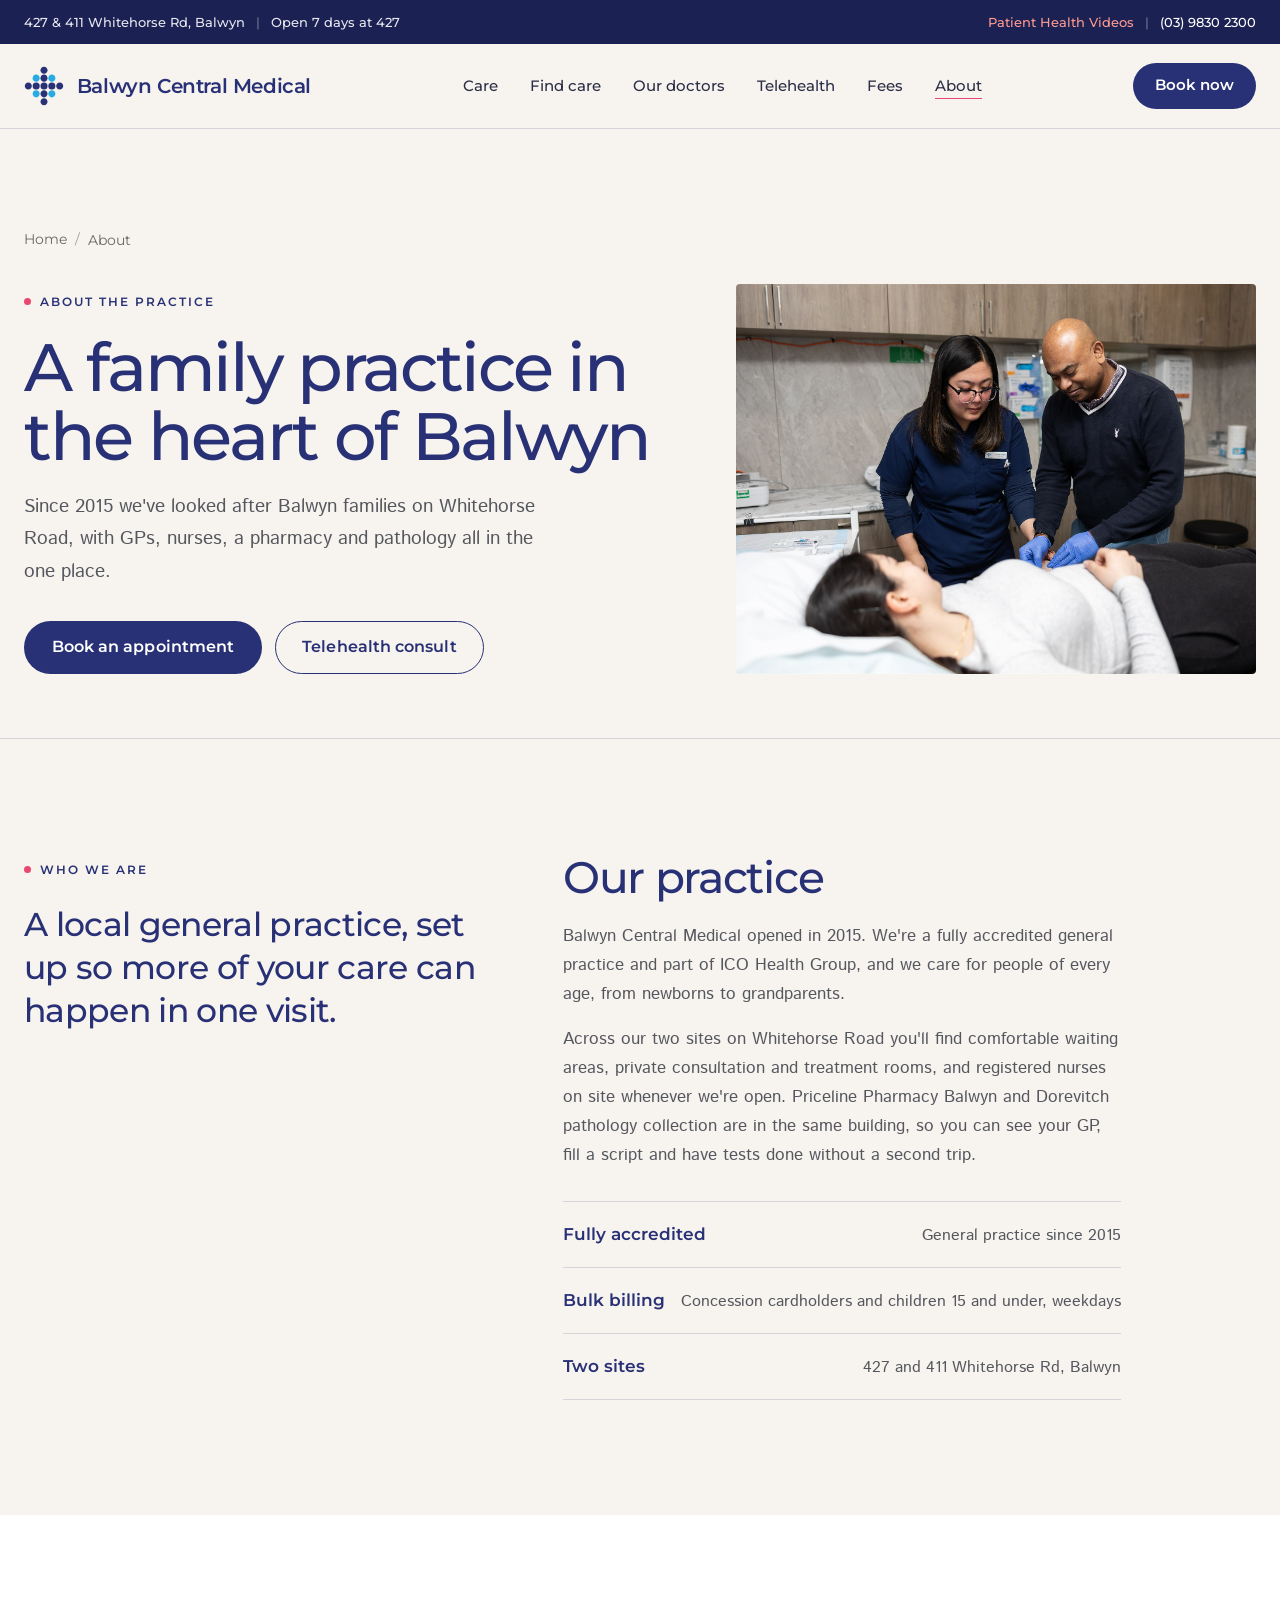
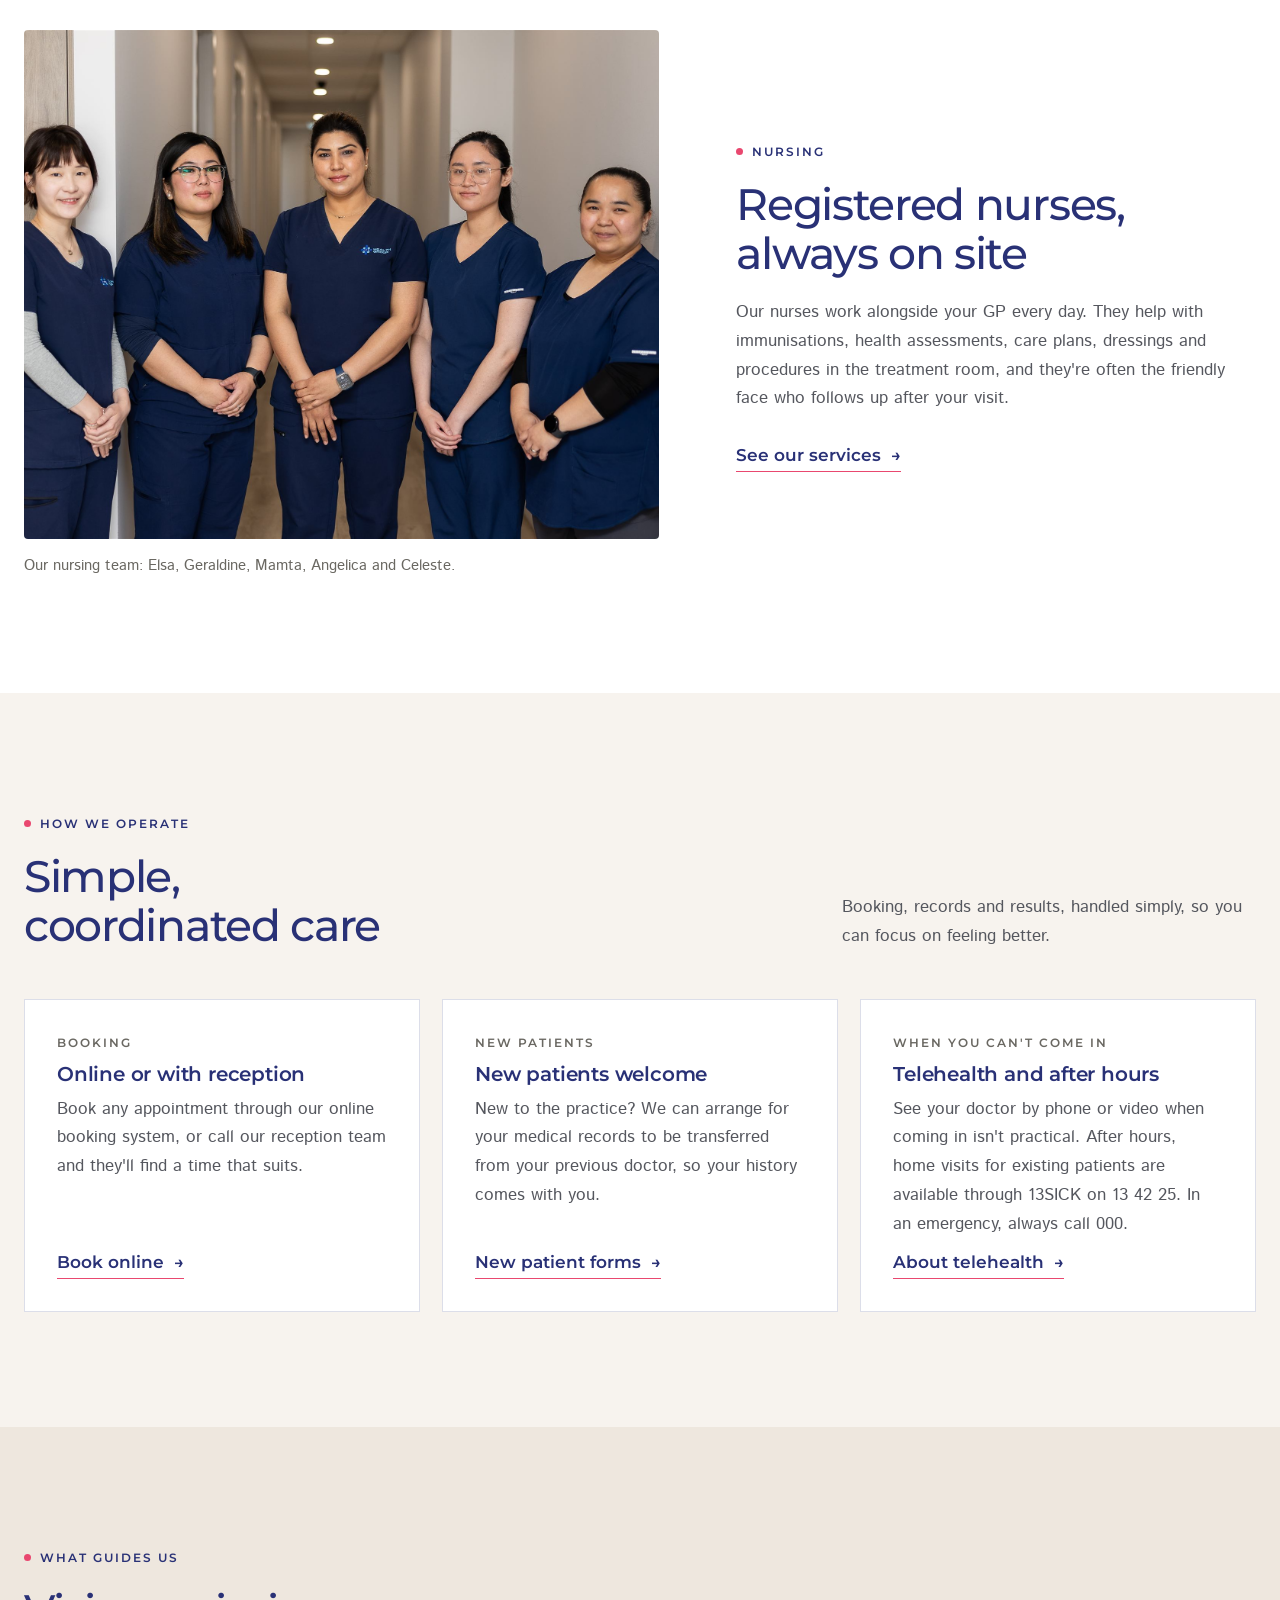
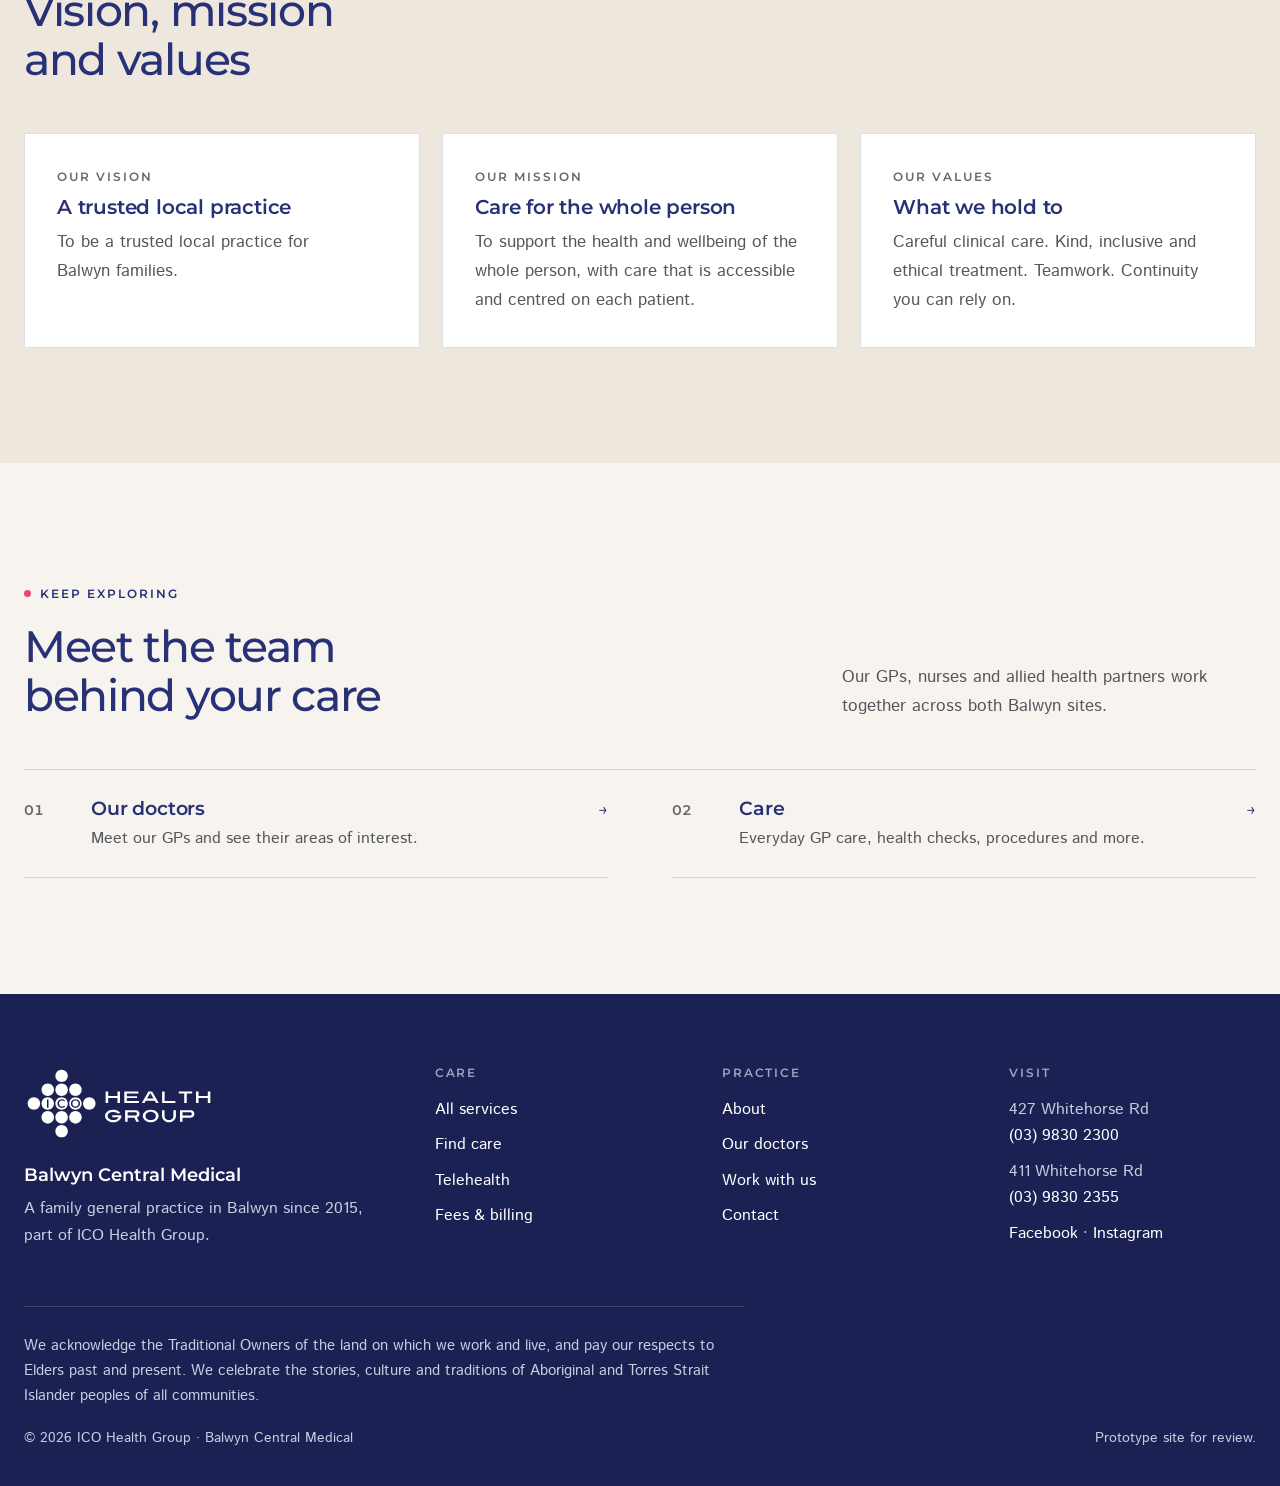
==== about.html @ 625c3568 "Redesign: calmer family-practice look across all pages - New "Considered" design on every page: line" ====
<!DOCTYPE html>
<html lang="en-AU">
<head>
<meta charset="UTF-8">
<meta name="viewport" content="width=device-width, initial-scale=1">
<meta name="theme-color" content="#F7F3EE">
<meta name="robots" content="noindex, nofollow">
<title>About the practice | Balwyn Central Medical</title>
<meta name="description" content="Balwyn Central Medical opened in 2015 and is a fully accredited family general practice on Whitehorse Road, part of ICO Health Group.">
<link rel="icon" href="images/brand/bmc-mark.svg" type="image/svg+xml">
<link rel="preconnect" href="https://fonts.googleapis.com">
<link rel="preconnect" href="https://fonts.gstatic.com" crossorigin>
<link href="https://fonts.googleapis.com/css2?family=Montserrat:wght@500;600;700&family=Istok+Web:wght@400;700&display=swap" rel="stylesheet">
<link rel="stylesheet" href="site.css">
</head>
<body>
<a class="skip-link" href="#main">Skip to main content</a>

<div class="util">
  <div class="wrap">
    <span><span class="hide-sm">427 &amp; 411 Whitehorse Rd, Balwyn<span class="sep" aria-hidden="true">|</span></span>Open 7 days at 427</span>
    <span><a class="otm hide-sm" href="https://onthemendgp.com.au/episodes/?p=demo" target="_blank" rel="noopener">Patient Health Videos<span class="sr-only"> (opens in a new tab)</span></a><span class="sep hide-sm" aria-hidden="true">|</span><a href="tel:+61398302300">(03) 9830 2300</a></span>
  </div>
</div>

<header class="site">
  <div class="wrap nav">
    <a class="lockup" href="index.html">
      <img class="mark" src="images/brand/bmc-mark.svg" width="40" height="40" alt="">
      <span class="practice">Balwyn Central Medical</span>
    </a>
    <ul class="nav-links">
      <li class="has-drop"><a href="services.html">Care</a>
        <div class="drop"><div class="drop-col"><span class="drop-label">For your family</span><a href="services.html#gp">Everyday GP care</a><a href="services.html#svc-child">Babies &amp; children</a><a href="services.html#svc-womens">Women's health</a><a href="services.html#svc-mens">Men's health</a><a href="services.html#svc-health-assessment">Health assessments</a><a href="services.html#svc-chronic">Ongoing conditions</a><a href="services.html#svc-mental-health">Mental health</a><a href="services.html#skin">Skin checks</a></div>
        <div class="drop-col"><span class="drop-label">Under one roof</span><a href="services.html#nursing">Nursing</a><a href="services.html#pharmacy">Pharmacy</a><a href="services.html#pathology">Pathology</a><a href="services.html#allied">Allied health</a><a href="services.html#procedures">Minor procedures</a><a href="services.html#afterhours">After hours</a></div></div></li>
      <li><a href="find-care.html">Find care</a></li>
      <li><a href="doctors.html">Our doctors</a></li>
      <li><a href="telehealth.html">Telehealth</a></li>
      <li><a href="fees.html">Fees</a></li>
      <li class="has-drop"><a href="about.html" aria-current="page">About</a>
        <div class="drop small"><a href="about.html">About the practice</a><a href="careers.html">Work with us</a><a href="contact.html">Contact</a></div></li>
    </ul>
    <div class="nav-cta">
      <a class="btn btn-primary" href="https://balwyncentralmedical.com.au/balwyn-central-medical-booking/">Book now</a>
      <button class="burger" id="burger" type="button" aria-label="Open menu" aria-expanded="false" aria-controls="mobileMenu"><span></span></button>
    </div>
  </div>
</header>

<div class="mm-overlay" id="mmOverlay"></div>
<div class="mobile-menu" id="mobileMenu" role="dialog" aria-modal="true" aria-label="Menu">
  <button class="mm-close" type="button" aria-label="Close menu">&times;</button>
  <nav>
    <a href="index.html">Home</a>
    <div class="mm-group"><button type="button" aria-expanded="false">Care<span aria-hidden="true">+</span></button><div class="mm-sub"><span class="mm-label">For your family</span><a href="services.html#gp">Everyday GP care</a><a href="services.html#svc-child">Babies &amp; children</a><a href="services.html#svc-womens">Women's health</a><a href="services.html#svc-mens">Men's health</a><a href="services.html#svc-health-assessment">Health assessments</a><a href="services.html#svc-chronic">Ongoing conditions</a><a href="services.html#svc-mental-health">Mental health</a><a href="services.html#skin">Skin checks</a><span class="mm-label">Under one roof</span><a href="services.html#nursing">Nursing</a><a href="services.html#pharmacy">Pharmacy</a><a href="services.html#pathology">Pathology</a><a href="services.html#allied">Allied health</a><a href="services.html#procedures">Minor procedures</a><a href="services.html#afterhours">After hours</a></div></div>
    <a href="find-care.html">Find care</a>
    <a href="doctors.html">Our doctors</a>
    <a href="telehealth.html">Telehealth</a>
    <a href="fees.html">Fees</a>
    <a href="about.html" aria-current="page">About</a>
    <a href="contact.html">Contact</a>
    <a class="btn btn-outline" href="telehealth.html">Book a telehealth consult</a>
    <a class="btn btn-primary" href="https://balwyncentralmedical.com.au/balwyn-central-medical-booking/">Book an appointment</a>
  </nav>
</div>

<main id="main" tabindex="-1">
  <!-- page head -->
  <section class="page-head split">
    <div class="wrap">
      <div>
        <nav class="crumbs" aria-label="Breadcrumb"><a href="index.html">Home</a><span class="sep" aria-hidden="true">/</span><span aria-current="page">About</span></nav>
        <span class="eyebrow">About the practice</span>
        <h1>A family practice in the heart of Balwyn</h1>
        <p class="lede">Since 2015 we've looked after Balwyn families on Whitehorse Road, with GPs, nurses, a pharmacy and pathology all in the one place.</p>
        <div class="actions">
          <a class="btn btn-primary" href="https://balwyncentralmedical.com.au/balwyn-central-medical-booking/">Book an appointment</a>
          <a class="btn btn-outline" href="telehealth.html">Telehealth consult</a>
        </div>
      </div>
      <img src="images/practice/bmc-307.jpg" width="2000" height="1333" fetchpriority="high" alt="Practice nurse Geraldine and a GP working together with a patient in the treatment room">
    </div>
  </section>

  <!-- who we are -->
  <section class="section">
    <div class="wrap two-col">
      <div class="reveal">
        <span class="eyebrow">Who we are</span>
        <p class="lead-statement" style="margin-top:1.2rem">A local general practice, set up so more of your care can happen in one visit.</p>
      </div>
      <div class="prose reveal">
        <h2>Our practice</h2>
        <p>Balwyn Central Medical opened in 2015. We're a fully accredited general practice and part of ICO Health Group, and we care for people of every age, from newborns to grandparents.</p>
        <p>Across our two sites on Whitehorse Road you'll find comfortable waiting areas, private consultation and treatment rooms, and registered nurses on site whenever we're open. Priceline Pharmacy Balwyn and Dorevitch pathology collection are in the same building, so you can see your GP, fill a script and have tests done without a second trip.</p>
        <ul class="ticklist">
          <li><b>Fully accredited</b><span>General practice since 2015</span></li>
          <li><b>Bulk billing</b><span>Concession cardholders and children 15 and under, weekdays</span></li>
          <li><b>Two sites</b><span>427 and 411 Whitehorse Rd, Balwyn</span></li>
        </ul>
      </div>
    </div>
  </section>

  <!-- nurses -->
  <section class="section paper">
    <div class="wrap feature">
      <figure class="feature-media reveal" style="margin:0">
        <img src="images/practice/bmc-319.jpg" width="2000" height="1333" loading="lazy" alt="Five Balwyn Central Medical practice nurses standing together in the practice corridor">
        <figcaption>Our nursing team: Elsa, Geraldine, Mamta, Angelica and Celeste.</figcaption>
      </figure>
      <div class="reveal">
        <span class="eyebrow">Nursing</span>
        <h2>Registered nurses, always on site</h2>
        <p>Our nurses work alongside your GP every day. They help with immunisations, health assessments, care plans, dressings and procedures in the treatment room, and they're often the friendly face who follows up after your visit.</p>
        <p style="margin-top:1.8rem"><a class="arrow-link" href="services.html">See our services <span aria-hidden="true">→</span></a></p>
      </div>
    </div>
  </section>

  <!-- how we operate -->
  <section class="section">
    <div class="wrap">
      <div class="sec-head reveal">
        <div><span class="eyebrow">How we operate</span><h2>Simple, coordinated care</h2></div>
        <p>Booking, records and results, handled simply, so you can focus on feeling better.</p>
      </div>
      <div class="cards">
        <div class="card reveal">
          <span class="k">Booking</span>
          <h3>Online or with reception</h3>
          <p>Book any appointment through our online booking system, or call our reception team and they'll find a time that suits.</p>
          <a class="arrow-link" href="https://balwyncentralmedical.com.au/balwyn-central-medical-booking/">Book online <span aria-hidden="true">→</span></a>
        </div>
        <div class="card reveal">
          <span class="k">New patients</span>
          <h3>New patients welcome</h3>
          <p>New to the practice? We can arrange for your medical records to be transferred from your previous doctor, so your history comes with you.</p>
          <a class="arrow-link" href="fees.html#forms">New patient forms <span aria-hidden="true">→</span></a>
        </div>
        <div class="card reveal">
          <span class="k">When you can't come in</span>
          <h3>Telehealth and after hours</h3>
          <p>See your doctor by phone or video when coming in isn't practical. After hours, home visits for existing patients are available through 13SICK on 13 42 25. In an emergency, always call 000.</p>
          <a class="arrow-link" href="telehealth.html">About telehealth <span aria-hidden="true">→</span></a>
        </div>
      </div>
    </div>
  </section>

  <!-- vision mission values -->
  <section class="section sand">
    <div class="wrap">
      <div class="sec-head reveal">
        <div><span class="eyebrow">What guides us</span><h2>Vision, mission and values</h2></div>
      </div>
      <div class="cards">
        <div class="card reveal"><span class="k">Our vision</span><h3>A trusted local practice</h3><p>To be a trusted local practice for Balwyn families.</p></div>
        <div class="card reveal"><span class="k">Our mission</span><h3>Care for the whole person</h3><p>To support the health and wellbeing of the whole person, with care that is accessible and centred on each patient.</p></div>
        <div class="card reveal"><span class="k">Our values</span><h3>What we hold to</h3><p>Careful clinical care. Kind, inclusive and ethical treatment. Teamwork. Continuity you can rely on.</p></div>
      </div>
    </div>
  </section>

  <!-- next -->
  <section class="section">
    <div class="wrap">
      <div class="sec-head reveal">
        <div><span class="eyebrow">Keep exploring</span><h2>Meet the team behind your care</h2></div>
        <p>Our GPs, nurses and allied health partners work together across both Balwyn sites.</p>
      </div>
      <div class="care reveal">
        <a href="doctors.html"><span class="num">01</span><div><h3>Our doctors</h3><p>Meet our GPs and see their areas of interest.</p></div><span class="go" aria-hidden="true">→</span></a>
        <a href="services.html"><span class="num">02</span><div><h3>Care</h3><p>Everyday GP care, health checks, procedures and more.</p></div><span class="go" aria-hidden="true">→</span></a>
      </div>
    </div>
  </section>
</main>

<footer class="site">
  <div class="wrap">
    <div class="foot">
      <div>
        <img class="ico-white" src="images/brand/ico-logo-horizontal-white.svg" width="190" height="75" alt="ICO Health Group">
        <p class="practice">Balwyn Central Medical</p>
        <p>A family general practice in Balwyn since 2015, part of ICO Health Group.</p>
      </div>
      <div><h2>Care</h2><nav aria-label="Care"><a href="services.html">All services</a><a href="find-care.html">Find care</a><a href="telehealth.html">Telehealth</a><a href="fees.html">Fees &amp; billing</a></nav></div>
      <div><h2>Practice</h2><nav aria-label="Practice"><a href="about.html">About</a><a href="doctors.html">Our doctors</a><a href="careers.html">Work with us</a><a href="contact.html">Contact</a></nav></div>
      <div><h2>Visit</h2><p>427 Whitehorse Rd<br><a href="tel:+61398302300">(03) 9830 2300</a></p><p>411 Whitehorse Rd<br><a href="tel:+61398302355">(03) 9830 2355</a></p><p><a href="https://facebook.com/BalwynCentralMedical">Facebook</a> · <a href="https://www.instagram.com/icohealthgroup/">Instagram</a></p></div>
    </div>
    <p class="ack">We acknowledge the Traditional Owners of the land on which we work and live, and pay our respects to Elders past and present. We celebrate the stories, culture and traditions of Aboriginal and Torres Strait Islander peoples of all communities.</p>
    <div class="foot-bottom"><span>© 2026 ICO Health Group · Balwyn Central Medical</span><span>Prototype site for review.</span></div>
  </div>
</footer>



<script src="main.js"></script>

</body>
</html>
---- site.css ----
/* ============================================================
   Balwyn Central Medical · Direction C "Considered"
   Premium family practice: warm linen, navy, pink as a fine accent,
   real photography, quiet layout. ICO Health Group design system.
   ============================================================ */
:root{
  --navy:#293176; --navy-deep:#1C2154;
  --pink:#E9476F; --pink-text:#C42E57; --pink-light:#F58BA5; /* tint of brand pink, for accents on navy */
  --sky:#26ABE3;
  --linen:#F7F3EE; --sand:#EEE7DE; --paper:#FFFFFF;
  --ink:#2B2E45; --copy:#55575E; --muted:#6A6862;
  --rule:rgba(41,49,118,.16);
  --nav-h:84px;
  --r:4px;
}
*{box-sizing:border-box}
html{scroll-behavior:smooth}
body{margin:0;background:var(--linen);color:var(--copy);font-family:"Istok Web",system-ui,sans-serif;font-size:17px;line-height:1.7;-webkit-font-smoothing:antialiased;overflow-x:hidden}
h1,h2,h3{font-family:"Montserrat",system-ui,sans-serif;color:var(--navy);margin:0;font-weight:500;letter-spacing:-.02em;line-height:1.12;text-wrap:balance}
h1{font-size:clamp(2.5rem,5.2vw,4.4rem);letter-spacing:-.035em;line-height:1.04}
h2{font-size:clamp(1.9rem,3.4vw,2.9rem);letter-spacing:-.03em}
h3{font-size:1.2rem;font-weight:600;letter-spacing:-.01em}
p{margin:0;text-wrap:pretty}
a{color:inherit}
img{max-width:100%;height:auto;display:block}
.wrap{width:min(1240px,calc(100% - 48px));margin:0 auto}
.sr-only{position:absolute;width:1px;height:1px;padding:0;margin:-1px;overflow:hidden;clip:rect(0,0,0,0);white-space:nowrap;border:0}
.skip-link{position:absolute;left:1rem;top:-120px;z-index:1000;background:var(--navy);color:#fff;font-family:"Montserrat";font-weight:600;padding:.8rem 1.3rem;text-decoration:none}
.skip-link:focus{top:0}
:focus-visible{outline:2px solid var(--navy-deep);outline-offset:4px}
.dark :focus-visible,footer.site :focus-visible{outline-color:#fff}
[tabindex="-1"]:focus{outline:none}
[id]{scroll-margin-top:calc(var(--nav-h) + 24px)}
a,button{touch-action:manipulation}

.eyebrow{display:inline-flex;align-items:center;gap:.7em;font-family:"Montserrat";font-size:.78rem;font-weight:600;letter-spacing:.16em;text-transform:uppercase;color:var(--navy)}
.eyebrow::before{content:"";width:7px;height:7px;border-radius:50%;background:var(--pink)}
.dark .eyebrow{color:#fff}

/* buttons: navy = book (design system cta), outline = telehealth */
.btn{display:inline-flex;align-items:center;justify-content:center;gap:.6em;min-height:52px;padding:.8em 1.7em;border-radius:999px;font-family:"Montserrat";font-weight:600;font-size:.98rem;letter-spacing:.005em;text-decoration:none;border:1.5px solid transparent;cursor:pointer;transition:background-color .25s ease,color .25s ease,border-color .25s ease;white-space:nowrap}
.btn-primary{background:var(--navy);color:#fff}
.btn-primary:hover{background:var(--navy-deep)}
.btn-outline{background:transparent;color:var(--navy);border-color:var(--navy)}
.btn-outline:hover{background:var(--navy);color:#fff}
.btn-light{background:#fff;color:var(--navy)}
.btn-light:hover{background:var(--linen)}
.btn-ghost-light{background:transparent;color:#fff;border-color:rgba(255,255,255,.6)}
.btn-ghost-light:hover{background:#fff;color:var(--navy)}
.arrow-link{display:inline-flex;align-items:center;gap:.6em;min-height:44px;font-family:"Montserrat";font-weight:600;color:var(--navy);text-decoration:none;border-bottom:1px solid var(--pink);padding-bottom:2px;min-height:0;line-height:1.6}
.arrow-link:hover{color:var(--pink-text)}
.arrow-link span{transition:transform .25s ease}
.arrow-link:hover span{transform:translateX(4px)}

/* utility bar */
.util{background:var(--navy-deep);color:#E6E7EF;font-family:"Montserrat";font-size:.82rem;font-weight:500}
.util .wrap{display:flex;justify-content:space-between;align-items:center;gap:1rem;min-height:44px;flex-wrap:wrap}
.util a{color:#fff;text-decoration:none;display:inline-flex;align-items:center;min-height:44px}
.util a:hover{text-decoration:underline}
.util .sep{opacity:.4;margin:0 .7rem}
.util .otm{color:#FE9A90}

/* header */
header.site{position:sticky;top:0;z-index:200;background:rgba(247,243,238,.94);backdrop-filter:blur(12px);border-bottom:1px solid var(--rule)}
.nav{display:flex;align-items:center;justify-content:space-between;gap:1.5rem;height:var(--nav-h)}
.lockup{display:flex;align-items:center;gap:1rem;text-decoration:none;min-height:48px}
.lockup .ico{height:40px;width:auto}
.lockup .ico-symbol{display:none;height:40px;width:40px}
.lockup .divider{width:1px;height:34px;background:var(--rule)}
.lockup .practice{font-family:"Montserrat";font-weight:600;font-size:1rem;color:var(--navy);line-height:1.15;letter-spacing:-.01em}
.nav-links{display:flex;gap:2rem;list-style:none;margin:0;padding:0;font-family:"Montserrat";font-weight:500;font-size:.95rem}
.nav-links>li{position:relative}
.nav-links>li>a{display:inline-flex;align-items:center;min-height:44px;text-decoration:none;color:var(--ink);background:linear-gradient(var(--pink),var(--pink)) left 78%/0 1px no-repeat;transition:background-size .3s ease}
.nav-links>li>a:hover,.nav-links>li>a[aria-current="page"]{background-size:100% 1px}
.drop{position:absolute;top:100%;left:-1.4rem;background:var(--paper);border:1px solid var(--rule);box-shadow:0 30px 60px -30px rgba(28,33,84,.35);padding:1.4rem;display:flex;gap:2rem;min-width:560px;opacity:0;visibility:hidden;transform:translateY(6px);transition:opacity .2s,transform .2s,visibility .2s}
.drop.small{min-width:240px;flex-direction:column;gap:0}
.has-drop:hover .drop,.has-drop:focus-within .drop{opacity:1;visibility:visible;transform:none}
.has-drop.drop-dismissed .drop{opacity:0;visibility:hidden}
.drop-col{flex:1;display:flex;flex-direction:column}
.drop-label{font-size:.72rem;letter-spacing:.16em;text-transform:uppercase;color:var(--muted);font-weight:600;padding:0 0 .7rem;border-bottom:1px solid var(--rule);margin-bottom:.5rem}
.drop a{padding:.45rem 0;font-size:.95rem;text-decoration:none;color:var(--ink)}
.drop a:hover{color:var(--pink-text)}
.nav-cta{display:flex;gap:.7rem;align-items:center}
.nav-cta .btn{min-height:46px;padding:.6em 1.4em;font-size:.92rem}
.burger{display:none;width:48px;height:48px;border:1px solid var(--rule);border-radius:50%;background:transparent;cursor:pointer;align-items:center;justify-content:center;flex:none}
.burger span,.burger span::before,.burger span::after{display:block;width:18px;height:1.5px;background:var(--navy);position:relative}
.burger span::before,.burger span::after{content:"";position:absolute;left:0}
.burger span::before{top:-6px}.burger span::after{top:6px}

/* mobile menu */
.mm-overlay{display:none;position:fixed;inset:0;background:rgba(28,33,84,.45);z-index:250}
.mm-overlay.open{display:block}
.mobile-menu{display:none;position:fixed;inset:0 0 0 auto;width:min(380px,90vw);background:var(--linen);z-index:300;padding:1.2rem 1.6rem 2rem;overflow-y:auto}
.mobile-menu.open{display:block}
.mm-close{float:right;width:48px;height:48px;border:1px solid var(--rule);background:transparent;border-radius:50%;font-size:1.5rem;color:var(--navy);cursor:pointer}
.mobile-menu nav{clear:both;padding-top:1.2rem;display:flex;flex-direction:column}
.mobile-menu nav>a,.mm-group>button{display:flex;justify-content:space-between;align-items:center;width:100%;min-height:56px;font-family:"Montserrat";font-weight:500;font-size:1.15rem;color:var(--navy);text-decoration:none;background:none;border:0;border-bottom:1px solid var(--rule);text-align:left;cursor:pointer;padding:0}
.mm-sub{display:none;flex-direction:column;padding:.4rem 0 .9rem}
.mm-group.open .mm-sub{display:flex}
.mm-sub a{padding:.55rem 0;text-decoration:none;color:var(--copy)}
.mm-label{font-family:"Montserrat";font-size:.72rem;font-weight:600;letter-spacing:.16em;text-transform:uppercase;color:var(--muted);margin-top:.8rem}
.mobile-menu .btn{width:100%;margin-top:1rem}
.mobile-menu :focus-visible{outline-offset:2px}

/* hero: split, photo bleeds to the right edge */
.hero{display:grid;grid-template-columns:minmax(0,1fr) minmax(0,1fr);min-height:min(760px,calc(100vh - 128px))}
.hero-copy{display:flex;flex-direction:column;justify-content:center;padding:clamp(3rem,6vw,6rem) clamp(1.5rem,5vw,5rem) clamp(3rem,6vw,6rem) max(24px,calc((100vw - 1240px)/2))}
.hero h1{margin:1.4rem 0 1.5rem;max-width:12ch}
.hero .lede{font-size:1.2rem;max-width:40ch;color:var(--copy)}
.hero-actions{display:flex;gap:.8rem;flex-wrap:wrap;margin:2.2rem 0 2rem}
.hero-note{display:flex;gap:.8rem;align-items:flex-start;padding-top:1.4rem;border-top:1px solid var(--rule);max-width:44ch;font-size:.98rem;color:var(--ink)}
.hero-note b{font-family:"Montserrat";font-weight:600;color:var(--navy)}
.hero-photo{position:relative;overflow:hidden;border-bottom-left-radius:180px}
.hero-photo img{width:100%;height:100%;object-fit:cover;object-position:60% 30%}

/* facts row */
.facts{border-top:1px solid var(--rule);border-bottom:1px solid var(--rule);background:var(--linen)}
.facts .wrap{display:grid;grid-template-columns:repeat(4,1fr)}
.fact{padding:2rem 1.5rem;border-left:1px solid var(--rule)}
.fact:first-child{border-left:0;padding-left:0}
.fact .n{font-family:"Montserrat";font-size:2.2rem;font-weight:500;color:var(--navy);letter-spacing:-.03em;line-height:1;font-variant-numeric:tabular-nums}
.fact .l{margin-top:.5rem;font-size:.95rem;color:var(--copy)}

/* sections */
.section{padding:clamp(4.5rem,9vw,8rem) 0}
.section.paper{background:var(--paper)}
.section.sand{background:var(--sand)}
.intro{display:grid;grid-template-columns:.8fr 1.2fr;gap:clamp(2rem,6vw,6rem);align-items:start}
.intro .statement{font-family:"Montserrat";font-weight:500;font-size:clamp(1.6rem,2.8vw,2.3rem);line-height:1.3;letter-spacing:-.02em;color:var(--navy)}
.intro .statement em{font-style:normal;color:var(--pink-text)}
.intro .body p+p{margin-top:1rem}
.intro .body{max-width:56ch}
.sec-head{display:flex;justify-content:space-between;align-items:flex-end;gap:2rem;margin-bottom:3rem;flex-wrap:wrap}
.sec-head h2{margin-top:1rem;max-width:18ch}
.sec-head p{max-width:46ch}

/* care list: editorial rows */
.care{display:grid;grid-template-columns:1fr 1fr;column-gap:4rem;border-top:1px solid var(--rule)}
.care a{display:grid;grid-template-columns:3.2rem 1fr auto;gap:1rem;align-items:baseline;padding:1.6rem 0;border-bottom:1px solid var(--rule);text-decoration:none}
.care .num{font-family:"Montserrat";font-size:.85rem;font-weight:600;color:var(--muted);font-variant-numeric:tabular-nums}
.care h3{margin-bottom:.3rem}
.care p{font-size:1rem}
.care .go{font-family:"Montserrat";color:var(--navy);transition:transform .25s ease,color .25s ease}
.care a:hover h3{color:var(--pink-text)}
.care a:hover .go{transform:translateX(4px);color:var(--pink-text)}

/* feature split */
.feature{display:grid;grid-template-columns:1.1fr .9fr;gap:clamp(2.5rem,6vw,6rem);align-items:center}
.feature.rev{grid-template-columns:.9fr 1.1fr}
.feature.rev .feature-media{order:2}
.feature-media{position:relative}
.feature-media img{width:100%;aspect-ratio:4/3.2;object-fit:cover;border-radius:var(--r)}
.feature-media figcaption{margin-top:.9rem;font-size:.92rem;color:var(--muted)}
.feature h2{margin:1rem 0 1.2rem}
.ticklist{list-style:none;padding:0;margin:2rem 0 0;border-top:1px solid var(--rule)}
.ticklist li{padding:1.1rem 0;border-bottom:1px solid var(--rule);display:grid;grid-template-columns:1fr auto;gap:1rem;align-items:baseline}
.ticklist b{font-family:"Montserrat";font-weight:600;color:var(--navy)}
.ticklist span{color:var(--copy);font-size:.98rem;text-align:right}

/* doctors */
.portraits{display:grid;grid-template-columns:repeat(3,1fr);gap:1.2rem;margin-bottom:3rem}
.portraits img{width:100%;aspect-ratio:3/4;object-fit:cover;border-radius:var(--r)}
.doc-list{columns:3;column-gap:3rem;list-style:none;padding:0;margin:0;border-top:1px solid var(--rule)}
.doc-list li{break-inside:avoid;border-bottom:1px solid var(--rule)}
.doc-list a{display:flex;justify-content:space-between;align-items:center;gap:1rem;min-height:56px;text-decoration:none;font-family:"Montserrat";font-weight:500;color:var(--ink)}
.doc-list a small{font-family:"Istok Web";font-size:.85rem;color:var(--muted);font-weight:400;text-align:right}
.doc-list a:hover{color:var(--pink-text)}

/* fees: pricing-table feel */
.pricing{display:grid;grid-template-columns:repeat(3,1fr);border:1px solid var(--rule);background:var(--paper)}
.price{padding:2.2rem 2rem;border-left:1px solid var(--rule)}
.price:first-child{border-left:0}
.price .day{font-family:"Montserrat";font-size:.78rem;font-weight:600;letter-spacing:.16em;text-transform:uppercase;color:var(--muted)}
.price .amt{font-family:"Montserrat";font-weight:500;font-size:3.4rem;letter-spacing:-.04em;color:var(--navy);line-height:1;margin:1rem 0 .7rem;font-variant-numeric:tabular-nums}
.price .who{font-size:.98rem}
.price-notes{display:grid;grid-template-columns:1fr 1fr;gap:3rem;margin-top:2rem}
.price-notes p{padding-left:1.2rem;border-left:2px solid var(--pink);color:var(--ink)}
.price-notes b{font-family:"Montserrat";font-weight:600;color:var(--navy)}

/* dark band (telehealth) */
.dark{background:var(--navy);color:#DADCEA}
.dark h2{color:#fff}
.tele{display:grid;grid-template-columns:1fr 1fr;gap:clamp(2.5rem,6vw,6rem);align-items:center}
.tele img{width:100%;aspect-ratio:4/3;object-fit:cover;object-position:50% 25%;border-radius:var(--r)}
.tele h2{margin:1rem 0 1.2rem}
.tele .actions{display:flex;gap:.8rem;flex-wrap:wrap;margin-top:2rem}
.tele small{display:block;margin-top:1.4rem;font-size:.95rem;color:#C9CCE0}

/* visit */
.visit{display:grid;grid-template-columns:1fr 1fr;gap:1.4rem}
.loc{background:var(--paper);padding:2.4rem;border:1px solid var(--rule)}
.loc .status{font-family:"Montserrat";font-size:.78rem;font-weight:600;letter-spacing:.16em;text-transform:uppercase;color:var(--muted)}
.loc h3{font-size:1.7rem;font-weight:500;letter-spacing:-.02em;margin:.7rem 0 .2rem}
.hours{margin:1.6rem 0;display:grid}
.hours div{display:flex;justify-content:space-between;gap:1rem;padding:.7rem 0;border-top:1px solid var(--rule)}
.hours dt{color:var(--copy)}
.hours dd{margin:0;font-family:"Montserrat";font-weight:500;color:var(--ink)}
.loc .phone{font-family:"Montserrat";font-weight:500;font-size:1.3rem;color:var(--navy);text-decoration:none;display:inline-flex;min-height:48px;align-items:center}
.loc .phone:hover{color:var(--pink-text)}
.after{margin-top:2rem;font-size:.98rem;color:var(--ink)}

/* on the mend */
.otm-line{display:flex;align-items:center;justify-content:space-between;gap:2rem;flex-wrap:wrap;padding:2.2rem 0;border-top:1px solid var(--rule);border-bottom:1px solid var(--rule);text-decoration:none}
.otm-line b{display:block;font-family:"Montserrat";font-weight:500;font-size:1.4rem;color:var(--navy);letter-spacing:-.02em}
.otm-line .badge{font-family:"Montserrat";font-weight:600;font-size:.85rem;background:#FE7B6E;color:#000829;padding:.7em 1.4em;border-radius:999px}
.otm-line:hover b{color:var(--pink-text)}

/* footer */
footer.site{background:var(--navy-deep);color:#C9CCE0;padding:4.5rem 0 2.2rem}
footer.site a{color:#fff;text-decoration:none}
footer.site a:hover{text-decoration:underline;text-underline-offset:4px}
.foot{display:grid;grid-template-columns:1.5fr 1fr 1fr 1fr;gap:2.5rem}
.foot .ico-white{width:190px;height:auto;margin-bottom:1.2rem}
.foot h2{font-size:.75rem;font-weight:600;letter-spacing:.16em;text-transform:uppercase;color:#9EA3C4;margin-bottom:1.1rem}
.foot nav a,.foot p{display:block;margin-bottom:.55rem;font-size:.98rem}
.foot .practice{font-family:"Montserrat";font-weight:600;color:#fff;font-size:1.1rem;margin-bottom:.4rem}
.ack{border-top:1px solid rgba(255,255,255,.16);margin-top:3rem;padding-top:1.6rem;font-size:.92rem;max-width:90ch}
.foot-bottom{display:flex;justify-content:space-between;flex-wrap:wrap;gap:1rem;margin-top:1.2rem;font-size:.88rem}

.reveal{opacity:0;transform:translateY(14px);transition:opacity .8s ease,transform .8s ease}
.reveal.in{opacity:1;transform:none}

@media(max-width:1120px){
  .nav-links{display:none}
  .burger{display:flex}
}
@media(max-width:900px){
  .hero{grid-template-columns:1fr;min-height:0}
  .hero-photo{order:-1;height:56vw;max-height:460px;border-bottom-left-radius:0}
  .hero-copy{padding:2.6rem 24px 3.4rem}
  .facts .wrap{grid-template-columns:1fr 1fr}
  .fact:nth-child(3){border-left:0;padding-left:0}
  .fact{border-top:1px solid var(--rule)}
  .fact:nth-child(-n+2){border-top:0}
  .intro,.feature,.feature.rev,.tele,.visit,.price-notes{grid-template-columns:1fr}
  .feature.rev .feature-media{order:0}
  .care{grid-template-columns:1fr}
  .care a:first-child+a{border-top:0}
  .doc-list{columns:2}
  .pricing{grid-template-columns:1fr}
  .price{border-left:0;border-top:1px solid var(--rule)}
  .price:first-child{border-top:0}
  .foot{grid-template-columns:1fr 1fr}
}
@media(max-width:600px){
  .wrap{width:calc(100% - 32px)}
  .hero-copy{padding:2.2rem 16px 3rem}
  body{font-size:16px}
  .util .hide-sm{display:none}
  .lockup .ico,.lockup .divider{display:none}
  .lockup .ico-symbol{display:block}
  .nav-cta .btn-primary{padding:.5em 1.1em}
  .nav{gap:.6rem}
  .portraits{grid-template-columns:1fr 1fr}
  .portraits img:last-child{display:none}
  .doc-list{columns:1}
  .ticklist li{grid-template-columns:1fr}
  .ticklist span{text-align:left}
  .foot{grid-template-columns:1fr}
  .fact{padding:1.4rem 1rem}
}
@media(prefers-reduced-motion:reduce){
  html{scroll-behavior:auto}
  *,*::before,*::after{transition:none!important;animation:none!important}
  .reveal{opacity:1;transform:none}
}

.nowrap{white-space:nowrap}
.doc-list a small{white-space:nowrap}
.dark .steps{list-style:none;margin:0;padding:0;border-top:1px solid rgba(255,255,255,.2)}
.dark .steps li{display:grid;grid-template-columns:3.4rem 1fr;gap:1rem;padding:1.6rem 0;border-bottom:1px solid rgba(255,255,255,.2)}
.dark .steps .n{font-family:"Montserrat";font-weight:500;font-size:1.4rem;color:var(--pink-light);font-variant-numeric:tabular-nums}
.dark .steps b{display:block;font-family:"Montserrat";font-weight:600;color:#fff;font-size:1.1rem;margin-bottom:.2rem}
.lockup .ico{height:46px}
.arrow-link{position:relative}
.arrow-link::after{content:"";position:absolute;left:0;right:0;top:-8px;bottom:-8px}
@media(max-width:900px){.hero-photo{height:max(300px,62vw)}}
.dark .eyebrow::before{background:var(--pink-light)}

/* header wordmark only (ICO logo lives in the footer) */
.lockup .practice{font-size:1.25rem;font-weight:600;letter-spacing:-.02em}
@media(max-width:600px){.lockup .practice{font-size:1.05rem;max-width:9.5em;line-height:1.15}}
@media(max-width:1000px){.util .hide-sm{display:none}}

/* ============================================================
   SHARED COMPONENTS FOR INNER PAGES
   ============================================================ */

/* interior page header */
.page-head{padding:clamp(3rem,7vw,6rem) 0 clamp(2.5rem,5vw,4rem);border-bottom:1px solid var(--rule)}
.page-head .crumbs{font-family:"Montserrat";font-size:.85rem;color:var(--muted);margin-bottom:1.6rem}
.page-head .crumbs a{color:var(--muted);text-decoration:none;display:inline-block;padding:.6rem 0}
.page-head .crumbs a:hover{color:var(--pink-text);text-decoration:underline}
.page-head .crumbs .sep{margin:0 .5rem;opacity:.6}
.page-head h1{margin:1.1rem 0 1.2rem;max-width:16ch}
.page-head .lede{font-size:1.2rem;max-width:52ch}
.page-head .actions{display:flex;gap:.8rem;flex-wrap:wrap;margin-top:2rem}
.page-head.split .wrap{display:grid;grid-template-columns:1.1fr .9fr;gap:clamp(2rem,6vw,5rem);align-items:end}
.page-head.split img{width:100%;aspect-ratio:4/3;object-fit:cover;border-radius:var(--r)}

/* readable text blocks */
.prose{max-width:62ch}
.prose p+p{margin-top:1rem}
.prose h2{margin:0 0 1.2rem}
.prose h3{margin:2rem 0 .6rem}
.lead-statement{font-family:"Montserrat";font-weight:500;font-size:clamp(1.5rem,2.6vw,2.1rem);line-height:1.3;letter-spacing:-.02em;color:var(--navy);max-width:28ch}
.two-col{display:grid;grid-template-columns:.8fr 1.2fr;gap:clamp(2rem,6vw,6rem);align-items:start}

/* quiet notice */
.notice{background:var(--paper);border:1px solid var(--rule);border-left:3px solid var(--pink);padding:1.6rem 1.8rem}
.notice h2,.notice h3{font-size:1.15rem;font-weight:600;letter-spacing:-.01em;margin-bottom:.5rem}

/* placeholders for content still to come */
.placeholder{background:#FFF6DC;border:1px dashed #B8902F;padding:.05em .4em;color:#5C4A16;font-size:.95em}

/* simple card grid */
.cards{display:grid;grid-template-columns:repeat(3,1fr);gap:1.4rem}
.cards.four{grid-template-columns:repeat(4,1fr)}
.card{background:var(--paper);border:1px solid var(--rule);padding:2rem;display:flex;flex-direction:column;gap:.6rem}
.card .k{font-family:"Montserrat";font-size:.78rem;font-weight:600;letter-spacing:.16em;text-transform:uppercase;color:var(--muted)}
.card h3{font-size:1.25rem}
.card .arrow-link{margin-top:auto;align-self:flex-start}
a.card{text-decoration:none;transition:border-color .25s ease}
a.card:hover{border-color:var(--navy)}
a.card:hover h3{color:var(--pink-text)}

/* fee tables */
.table-wrap{overflow-x:auto;border:1px solid var(--rule);background:var(--paper)}
.ftable{width:100%;border-collapse:collapse;font-size:1rem}
.ftable th{text-align:left;font-family:"Montserrat";font-size:.78rem;font-weight:600;letter-spacing:.12em;text-transform:uppercase;color:var(--muted);padding:1rem 1.4rem;border-bottom:1px solid var(--rule);white-space:nowrap}
.ftable td{padding:1rem 1.4rem;border-bottom:1px solid var(--rule);color:var(--ink)}
.ftable tr:last-child td{border-bottom:0}
.ftable td.amt{font-family:"Montserrat";font-weight:500;color:var(--navy);white-space:nowrap;font-variant-numeric:tabular-nums}

/* faq accordion (main.js toggles .open on .faq-item) */
.faq{border-top:1px solid var(--rule);max-width:860px}
.faq-item{border-bottom:1px solid var(--rule)}
.faq-q{width:100%;display:flex;justify-content:space-between;align-items:center;gap:1.5rem;min-height:64px;padding:1.1rem 0;background:none;border:0;text-align:left;cursor:pointer;font-family:"Montserrat";font-weight:500;font-size:1.12rem;color:var(--navy);letter-spacing:-.01em}
.faq-q:hover{color:var(--pink-text)}
.faq-q .plus{flex:none;width:18px;height:18px;position:relative}
.faq-q .plus::before,.faq-q .plus::after{content:"";position:absolute;left:50%;top:50%;background:currentColor;transform:translate(-50%,-50%)}
.faq-q .plus::before{width:18px;height:1.5px}
.faq-q .plus::after{width:1.5px;height:18px;transition:transform .3s ease}
.faq-item.open .plus::after{transform:translate(-50%,-50%) scaleY(0)}
.faq-a{max-height:0;overflow:hidden;visibility:hidden;transition:max-height .35s ease,visibility .35s}
.faq-item.open .faq-a{visibility:visible}
.faq-a p{padding:0 0 1.4rem;max-width:68ch}
.faq-q:focus-visible{outline-offset:-2px}

/* forms */
.form-grid{display:grid;grid-template-columns:1fr 1fr;gap:1.2rem 1.4rem}
.field{display:flex;flex-direction:column;gap:.45rem}
.field.full{grid-column:1/-1}
.field label{font-family:"Montserrat";font-size:.9rem;font-weight:600;color:var(--navy)}
.field input,.field select,.field textarea{font:inherit;font-size:1rem;color:var(--ink);background:var(--paper);border:1px solid rgba(41,49,118,.35);border-radius:var(--r);padding:.85rem 1rem;min-height:50px}
.field input:focus,.field select:focus,.field textarea:focus{outline:2px solid var(--navy);outline-offset:1px;border-color:var(--navy)}
.form-note{font-size:.95rem;color:var(--muted);margin-top:1rem}
.form-thanks{margin-top:1.2rem;padding:1rem 1.2rem;background:var(--paper);border-left:3px solid var(--pink);color:var(--ink);font-weight:700}

/* doctor cards */
.doc-grid{display:grid;grid-template-columns:repeat(4,1fr);gap:1.4rem}
.doc-card{display:flex;flex-direction:column;text-decoration:none;background:var(--paper);border:1px solid var(--rule);transition:border-color .25s ease}
.doc-card:hover{border-color:var(--navy)}
.doc-card .ph{aspect-ratio:1/1;background:var(--sand);display:flex;align-items:center;justify-content:center;font-family:"Montserrat";font-weight:500;font-size:2.4rem;color:var(--navy);letter-spacing:-.02em;position:relative}
.doc-card .ph small{position:absolute;bottom:.8rem;left:0;right:0;text-align:center;font-family:"Istok Web";font-size:.85rem;color:var(--muted);letter-spacing:0}
.doc-card .info{padding:1.2rem 1.3rem 1.4rem;display:flex;flex-direction:column;gap:.3rem}
.doc-card h3{font-size:1.1rem}
.doc-card:hover h3{color:var(--pink-text)}
.doc-card .meta{font-size:.92rem;color:var(--muted)}
.doc-card .interests{font-size:.95rem;color:var(--copy)}
.tag-tele{align-self:flex-start;font-family:"Montserrat";font-size:.78rem;font-weight:600;color:var(--navy);border:1px solid var(--rule);border-radius:999px;padding:.25em .8em;margin-top:.3rem}

/* service journeys (services page, rendered from data.js) */
.svc-list{display:grid;gap:1.4rem}
.svc-detail{background:var(--paper);border:1px solid var(--rule);padding:clamp(1.6rem,3vw,2.4rem)}
.sd-head{display:flex;justify-content:space-between;align-items:flex-start;gap:1rem 2rem;flex-wrap:wrap;padding-bottom:1.4rem;margin-bottom:1.6rem;border-bottom:1px solid var(--rule)}
.sd-head .k{font-family:"Montserrat";font-size:.78rem;font-weight:600;letter-spacing:.16em;text-transform:uppercase;color:var(--muted)}
.sd-head h3{font-size:1.45rem;font-weight:500;letter-spacing:-.02em;margin-top:.4rem}
.sd-cta{display:flex;gap:.6rem;flex-wrap:wrap}
.sd-cta .btn{min-height:46px;padding:.55em 1.3em;font-size:.92rem}
.sd-blurb{max-width:72ch;margin-bottom:1.8rem}
.sd-body{display:grid;grid-template-columns:1.1fr .9fr;gap:2.4rem}
.sd-col h4{font-family:"Montserrat";font-size:.78rem;font-weight:600;letter-spacing:.16em;text-transform:uppercase;color:var(--muted);margin:0 0 1rem}
.sd-note{margin-top:1.2rem;padding:1rem 1.2rem;background:var(--linen);border-left:3px solid var(--pink);font-size:.98rem;color:var(--ink)}

/* journey stepper (data.js journeyHTML) */
.journey{position:relative;padding-left:1.8rem;border-left:1px solid var(--rule);margin-left:.4rem}
.jstep{position:relative;padding-bottom:1.3rem}
.jstep:last-child{padding-bottom:0}
.jstep::before{content:"";position:absolute;left:calc(-1.8rem - 5px);top:.45rem;width:9px;height:9px;border-radius:50%;background:var(--navy)}
.jstep.nurse::before{background:var(--pink)}
.jstep.collector::before,.jstep.employer::before{background:var(--sky)}
.jwho{font-family:"Montserrat";font-weight:600;color:var(--navy);display:flex;align-items:center;gap:.6rem;flex-wrap:wrap}
.jtime{font-family:"Istok Web";font-weight:400;font-size:.88rem;color:var(--muted)}
.jwhat{font-size:.98rem;margin-top:.2rem}
.jwhat strong{color:var(--ink)}

/* reasons list (data.js reasonsHTML) */
.reasons{list-style:none;padding:0;margin:0;border-top:1px solid var(--rule)}
.reasons li{display:flex;gap:.8rem;align-items:flex-start;padding:.8rem 0;border-bottom:1px solid var(--rule);font-size:.98rem}
.reasons svg{flex:none;color:var(--pink-text);margin-top:4px}

/* find care tool */
.fc-tools{position:sticky;top:var(--nav-h);z-index:50;background:rgba(247,243,238,.96);backdrop-filter:blur(10px);border-bottom:1px solid var(--rule);padding:1.2rem 0}
.fc-searchbar{display:flex;align-items:center;gap:.7rem;background:var(--paper);border:1px solid rgba(41,49,118,.35);border-radius:999px;padding:.35rem .4rem .35rem 1.2rem;max-width:680px;margin:0 auto}
.fc-searchbar:focus-within{outline:2px solid var(--navy);outline-offset:1px}
.fc-searchbar svg{flex:none;color:var(--navy)}
.fc-searchbar input{flex:1;min-width:0;border:0;outline:none;background:transparent;font:inherit;font-size:1.05rem;color:var(--ink);min-height:46px}
.fc-clear{display:none;width:44px;height:44px;border-radius:50%;border:0;background:var(--linen);color:var(--navy);font-size:1.3rem;cursor:pointer}
.fc-clear.show{display:block}
.fc-tabs{display:flex;gap:.5rem;justify-content:center;flex-wrap:wrap;margin-top:1rem}
.fc-tab{min-height:44px;padding:0 1.2rem;border-radius:999px;border:1px solid var(--rule);background:transparent;font-family:"Montserrat";font-weight:500;font-size:.92rem;color:var(--ink);cursor:pointer}
.fc-tab:hover{border-color:var(--navy)}
.fc-tab.active{background:var(--navy);border-color:var(--navy);color:#fff}
.fc-count{text-align:center;color:var(--muted);margin:2rem 0 1.4rem}
.fc-grid{display:grid;grid-template-columns:repeat(3,1fr);gap:1.2rem}
.fc-card{display:flex;flex-direction:column;gap:.5rem;text-align:left;background:var(--paper);border:1px solid var(--rule);padding:1.5rem;cursor:pointer;font:inherit;color:inherit;transition:border-color .25s ease}
.fc-card:hover{border-color:var(--navy)}
.fc-card:hover .fc-title{color:var(--pink-text)}
.fc-kind{align-self:flex-start;font-family:"Montserrat";font-size:.72rem;font-weight:600;letter-spacing:.14em;text-transform:uppercase;color:var(--muted)}
.fc-cardhead{display:flex;align-items:center;gap:.8rem}
.fc-avatar{width:46px;height:46px;border-radius:50%;background:var(--sand);display:flex;align-items:center;justify-content:center;font-family:"Montserrat";font-weight:600;color:var(--navy);flex:none}
.fc-title{font-family:"Montserrat";font-weight:600;font-size:1.1rem;color:var(--navy);line-height:1.25}
.fc-meta{font-size:.94rem;color:var(--muted)}
.fc-chips{display:flex;flex-wrap:wrap;gap:.4rem;margin-top:.3rem}
.chip{font-size:.85rem;border:1px solid var(--rule);border-radius:999px;padding:.2em .75em;color:var(--ink);background:var(--linen)}
.chip.oop{border-color:var(--navy);color:var(--navy);background:transparent;font-family:"Montserrat";font-weight:600}
.no-results{grid-column:1/-1;text-align:center;padding:3rem 1rem;color:var(--muted)}
.fee-flag{background:var(--paper);border:1px solid var(--rule);border-left:3px solid var(--pink);padding:1.1rem 1.3rem;margin-bottom:1.8rem;color:var(--ink)}

/* find care modal */
.fc-modal{position:fixed;inset:0;z-index:400;display:none;align-items:flex-start;justify-content:center;padding:5vh 1rem;overflow-y:auto}
.fc-modal.open{display:flex}
.fc-backdrop{position:fixed;inset:0;background:rgba(28,33,84,.5)}
.fc-panel{position:relative;background:var(--paper);max-width:760px;width:100%;box-shadow:0 40px 80px -40px rgba(28,33,84,.6)}
.fc-phead{background:var(--navy);color:#DADCEA;padding:2rem 2.2rem;position:relative}
.fc-phead .fc-kind{color:#C9CCE0}
.fc-phead h2{color:#fff;font-size:1.8rem;margin:.5rem 0 .3rem;padding-right:3rem}
.fc-pclose{position:absolute;top:1rem;right:1rem;width:44px;height:44px;border-radius:50%;border:1px solid rgba(255,255,255,.4);background:transparent;color:#fff;font-size:1.4rem;cursor:pointer}
.fc-pclose:focus-visible{outline-color:#fff}
.fc-phead .tele-badge{display:inline-block;margin-left:.6rem;font-family:"Montserrat";font-size:.8rem;font-weight:600;border:1px solid rgba(255,255,255,.4);border-radius:999px;padding:.15em .7em;color:#fff}
.fc-pbody{padding:2rem 2.2rem 2.2rem}
.fc-block{margin-bottom:2rem}
.fc-block:last-child{margin-bottom:0}
.fc-block h4{font-family:"Montserrat";font-size:.78rem;font-weight:600;letter-spacing:.16em;text-transform:uppercase;color:var(--muted);margin:0 0 1rem}
.fc-blurb{margin-bottom:1.8rem;max-width:68ch}
.feemini{width:100%;border-collapse:collapse;border:1px solid var(--rule);font-size:.98rem}
.feemini th{text-align:left;font-family:"Montserrat";font-size:.75rem;font-weight:600;letter-spacing:.12em;text-transform:uppercase;color:var(--muted);padding:.8rem 1rem;border-bottom:1px solid var(--rule)}
.feemini td{padding:.8rem 1rem;border-bottom:1px solid var(--rule)}
.feemini td.oop{font-family:"Montserrat";font-weight:600;color:var(--navy);white-space:nowrap}
.fc-doclist{display:flex;flex-wrap:wrap;gap:.5rem}
.fc-docpill{display:inline-flex;align-items:center;min-height:44px;padding:0 1rem;border:1px solid var(--rule);border-radius:999px;background:var(--linen);font-family:"Montserrat";font-weight:500;font-size:.92rem;color:var(--navy);cursor:pointer}
button.fc-docpill:hover{border-color:var(--navy)}
span.fc-docpill{cursor:default}
.fc-modal-cta{display:flex;gap:.8rem;flex-wrap:wrap;margin-top:2rem;padding-top:1.8rem;border-top:1px solid var(--rule)}

/* fee-change popup (home page, once per session) */
.policy-pop{position:fixed;inset:0;z-index:600;display:none;align-items:center;justify-content:center;padding:1.2rem}
.policy-pop.open{display:flex}
.pp-backdrop{position:absolute;inset:0;background:rgba(28,33,84,.5)}
.pp-card{position:relative;background:var(--paper);max-width:540px;width:100%;padding:2.4rem 2.4rem 2.2rem;border-top:3px solid var(--pink)}
.pp-card h2{font-size:1.5rem;margin:.9rem 0 .9rem}
.pp-close{position:absolute;top:.9rem;right:.9rem;width:44px;height:44px;border-radius:50%;border:1px solid var(--rule);background:transparent;font-size:1.4rem;color:var(--navy);cursor:pointer}
.pp-actions{display:flex;gap:.8rem;flex-wrap:wrap;margin-top:1.6rem}

/* contact map */
.mapwrap{border:1px solid var(--rule);min-height:420px;height:100%}
.mapwrap iframe{display:block;width:100%;height:100%;min-height:420px;border:0}

@media(max-width:1000px){
  .cards.four,.doc-grid{grid-template-columns:repeat(2,1fr)}
  .fc-grid{grid-template-columns:repeat(2,1fr)}
}
@media(max-width:900px){
  .page-head.split .wrap,.two-col,.sd-body{grid-template-columns:1fr}
  .cards{grid-template-columns:1fr}
}
@media(max-width:600px){
  .cards.four,.doc-grid,.fc-grid,.form-grid{grid-template-columns:1fr}
  .fc-phead,.fc-pbody{padding-left:1.4rem;padding-right:1.4rem}
  .pp-card{padding:2.2rem 1.4rem 1.6rem}
}
@media(prefers-reduced-motion:reduce){
  *,*::before,*::after{transition:none!important;animation:none!important}
}

/* shared helpers added after page build */
[hidden]{display:none!important}
.actions{display:flex;gap:.8rem;flex-wrap:wrap;margin-top:2rem}
.fc-block h3{font-family:"Montserrat";font-size:.78rem;font-weight:600;letter-spacing:.16em;text-transform:uppercase;color:var(--muted);margin:0 0 1rem}
.notice ul{margin:.6rem 0 0;padding-left:1.2rem}
.notice ul li+li{margin-top:.4rem}
.prose a,.notice a,.faq-a a{color:var(--navy);text-decoration:underline;text-decoration-color:var(--pink);text-underline-offset:3px}

/* header circle mark (ICO symbol circles without the letters) */
.lockup{gap:.8rem}
.lockup .mark{width:40px;height:40px;flex:none}
@media(max-width:600px){.lockup .mark{width:34px;height:34px}}

.cards.two{grid-template-columns:repeat(2,1fr)}
@media(max-width:900px){.cards.two{grid-template-columns:1fr}}
.card .ticklist{margin-top:.6rem}

/* doctor headshots (shared warm background, see images/doctors) */
.doc-card .ph.photo{background:var(--sand);overflow:hidden}
.doc-card .ph.photo img{width:100%;height:100%;object-fit:cover;display:block}
.fc-avatar{overflow:hidden}
.fc-avatar img{width:100%;height:100%;object-fit:cover;object-position:50% 15%;display:block}
.fc-docphoto{float:right;width:150px;height:150px;object-fit:cover;object-position:50% 12%;border-radius:50%;margin:0 0 1rem 1.6rem;background:var(--sand)}
@media(max-width:600px){.fc-docphoto{float:none;width:120px;height:120px;margin:0 0 1rem}}

/* very small phones (320px) */
@media(max-width:360px){.lockup{gap:.5rem}.lockup .mark{width:28px;height:28px}.lockup .practice{font-size:.92rem;max-width:8em}.nav-cta{gap:.35rem}.nav-cta .btn-primary{padding:.45em .85em;font-size:.85rem;min-height:44px}.burger{width:44px;height:44px}}
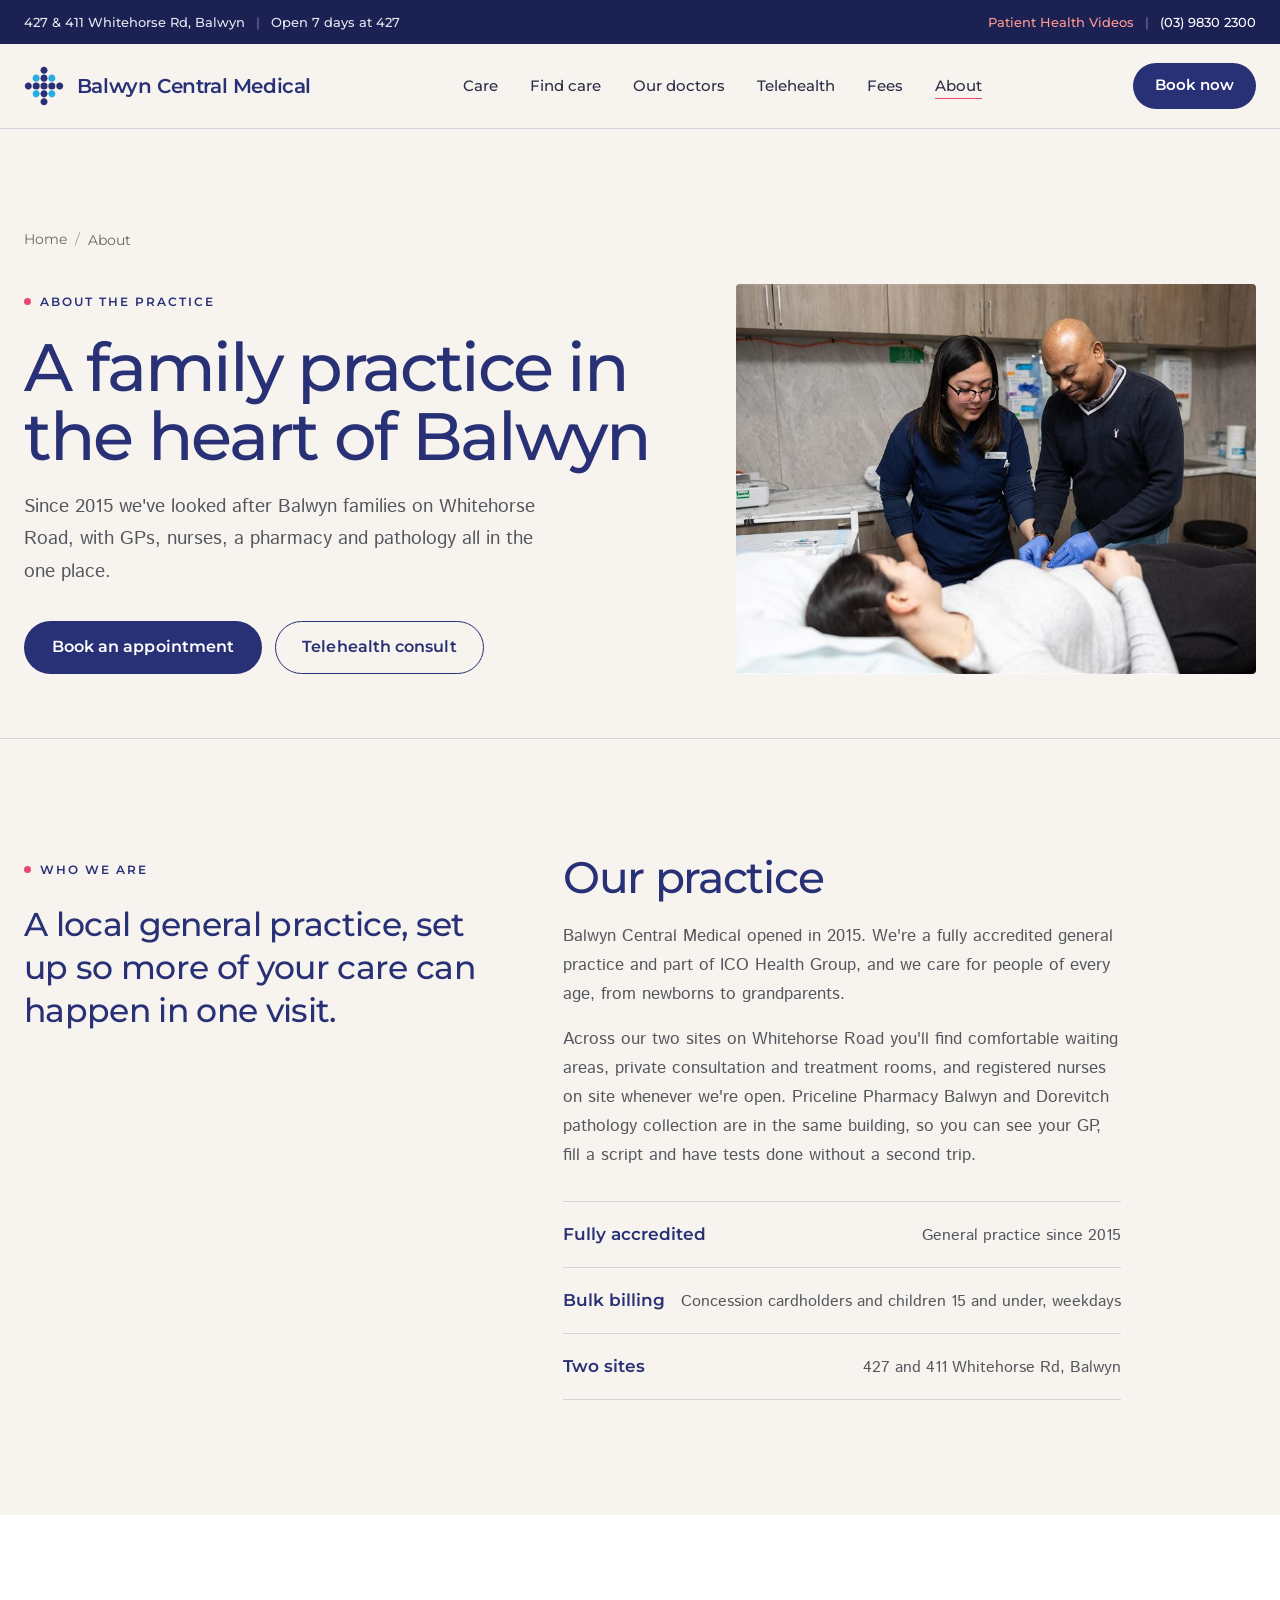
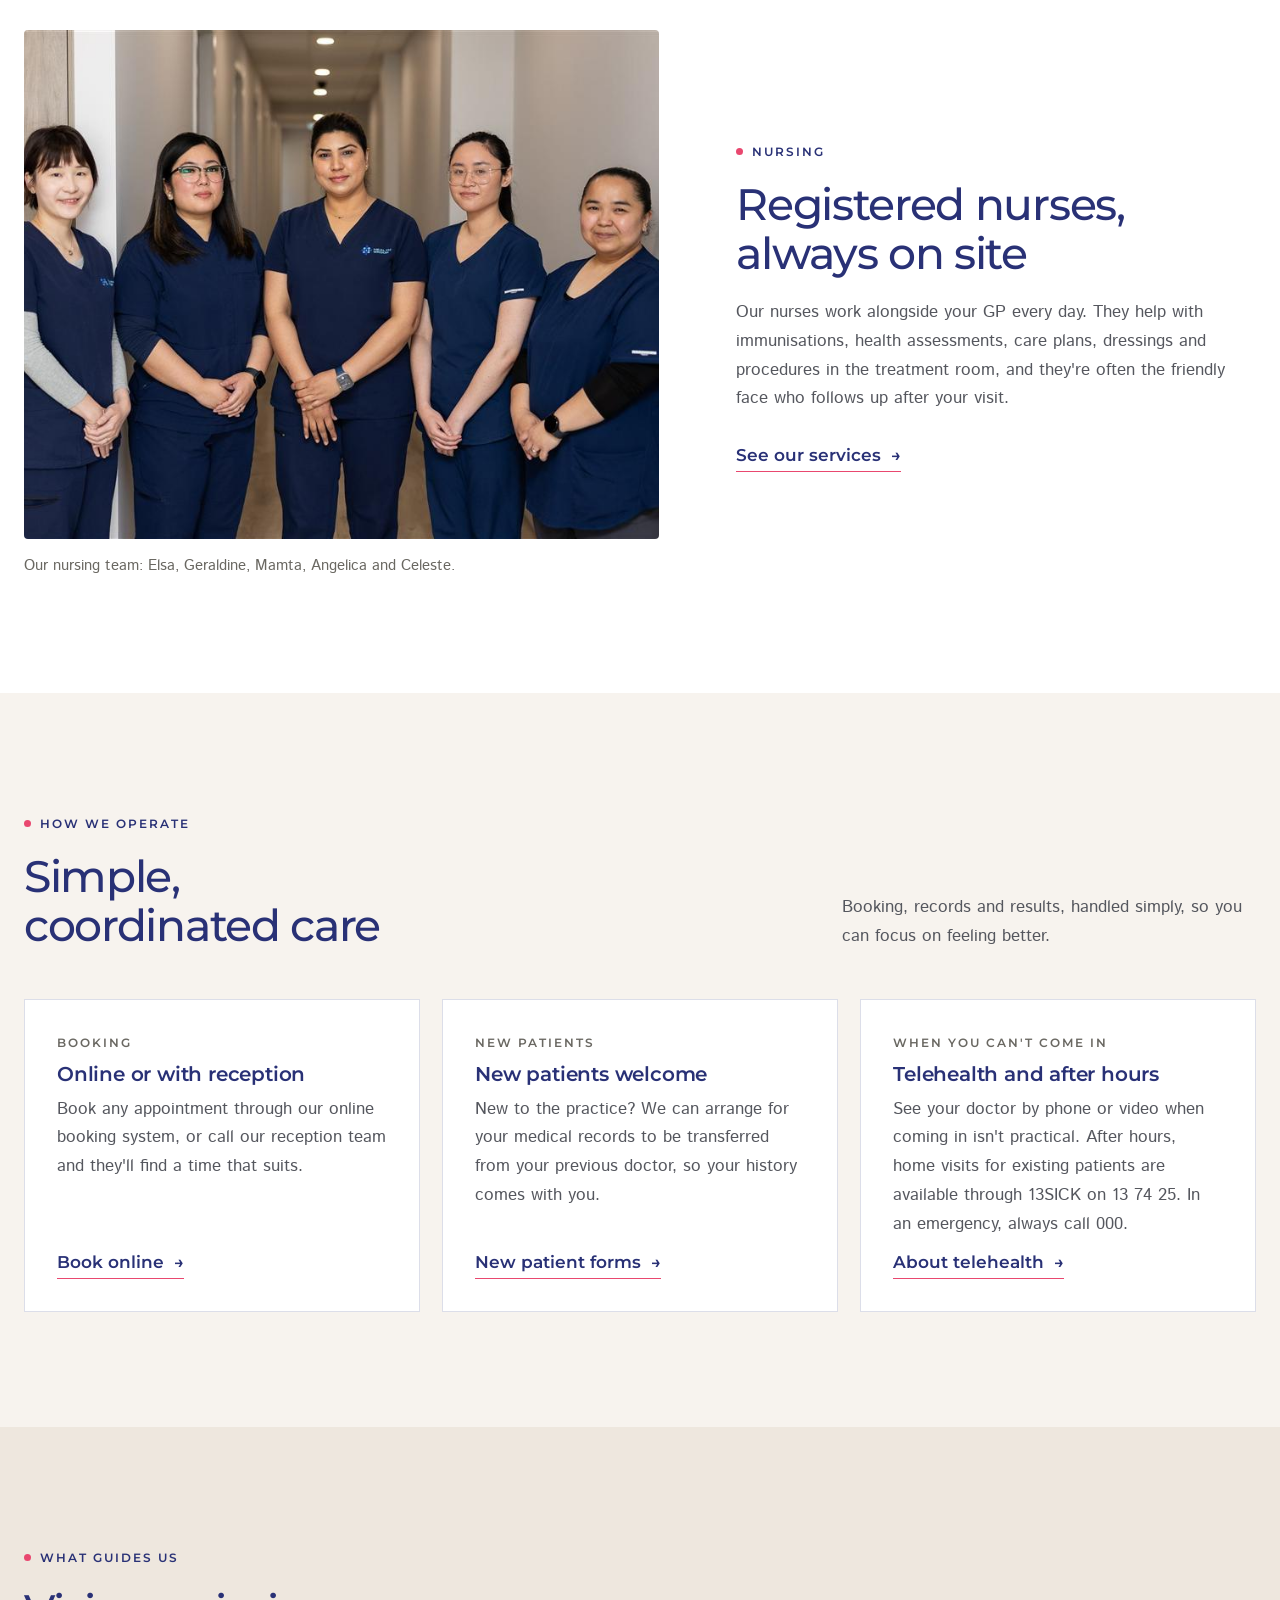
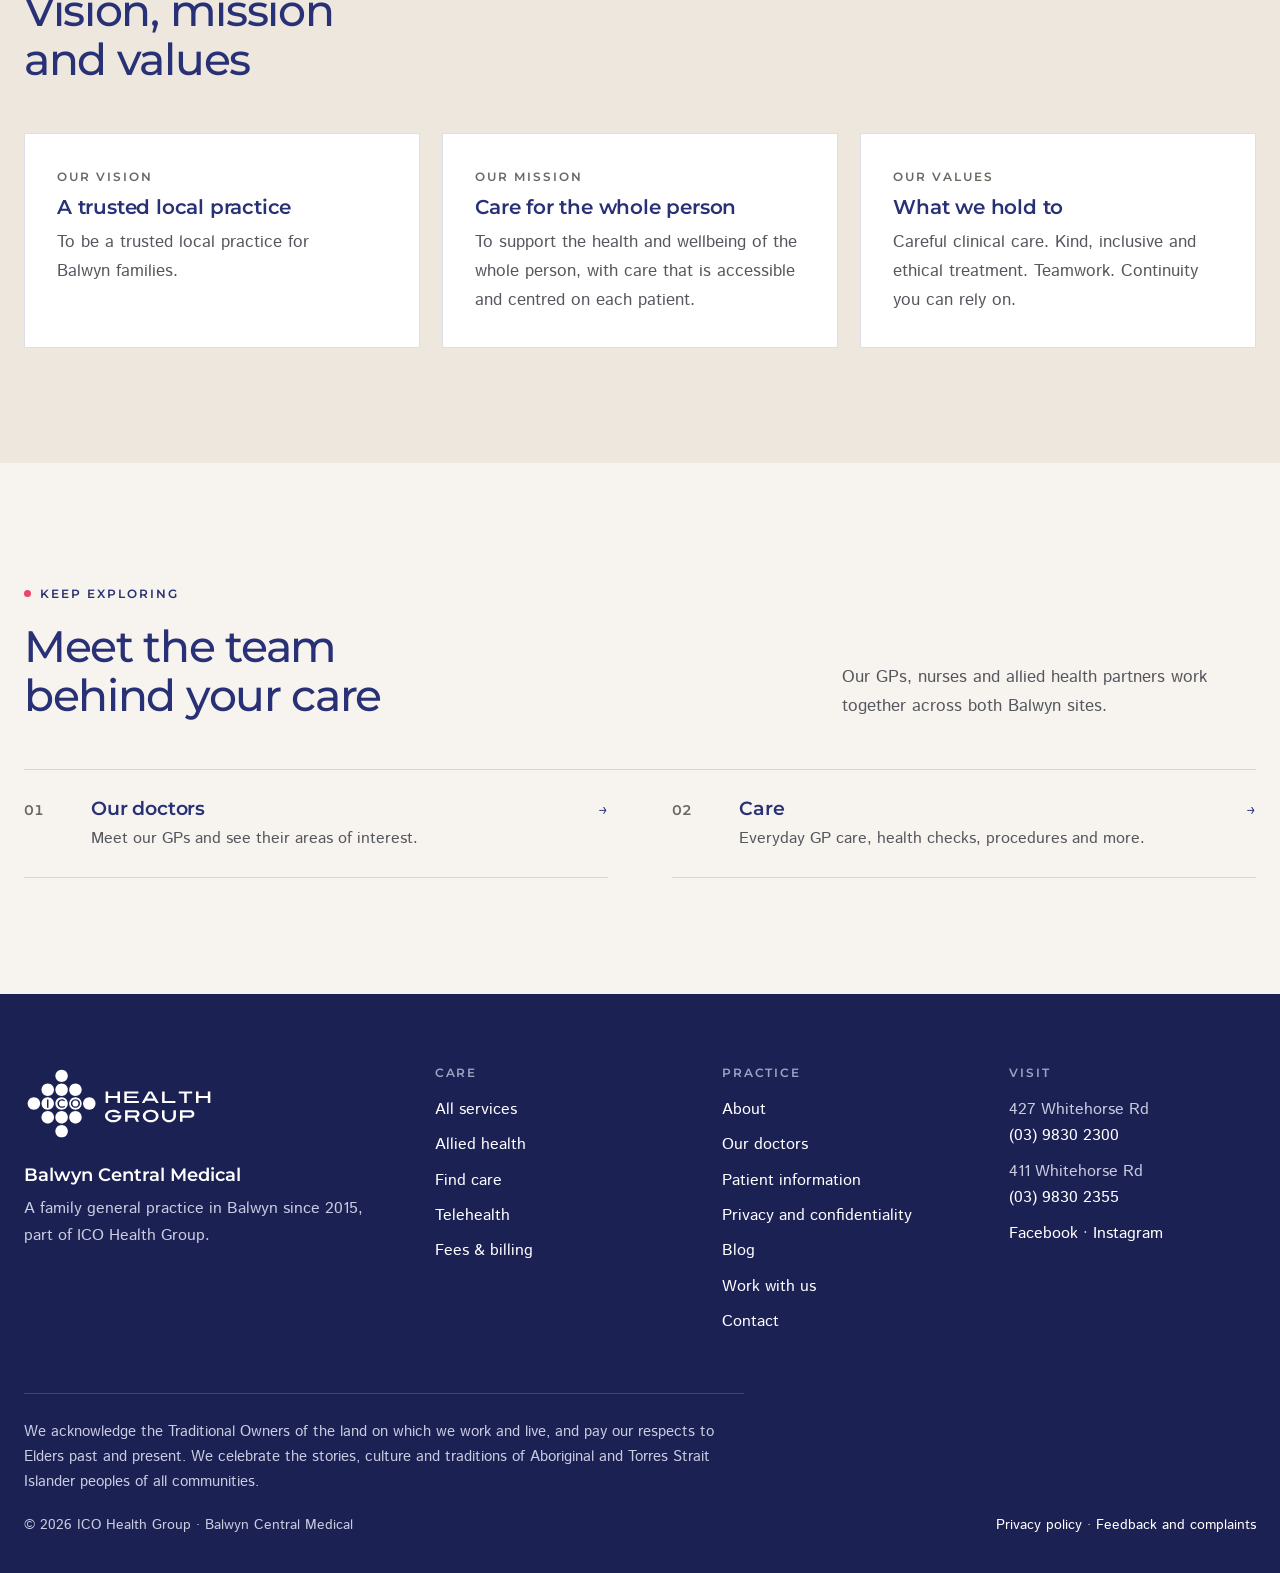
==== commit 4a6b6518: "New pages, allied health booking, procedure accuracy and mobile polish - New pages: Allied health (H" ====
--- a/about.html
+++ b/about.html
@@ -32,13 +32,13 @@
     <ul class="nav-links">
       <li class="has-drop"><a href="services.html">Care</a>
         <div class="drop"><div class="drop-col"><span class="drop-label">For your family</span><a href="services.html#gp">Everyday GP care</a><a href="services.html#svc-child">Babies &amp; children</a><a href="services.html#svc-womens">Women's health</a><a href="services.html#svc-mens">Men's health</a><a href="services.html#svc-health-assessment">Health assessments</a><a href="services.html#svc-chronic">Ongoing conditions</a><a href="services.html#svc-mental-health">Mental health</a><a href="services.html#skin">Skin checks</a></div>
-        <div class="drop-col"><span class="drop-label">Under one roof</span><a href="services.html#nursing">Nursing</a><a href="services.html#pharmacy">Pharmacy</a><a href="services.html#pathology">Pathology</a><a href="services.html#allied">Allied health</a><a href="services.html#procedures">Minor procedures</a><a href="services.html#afterhours">After hours</a></div></div></li>
+        <div class="drop-col"><span class="drop-label">Under one roof</span><a href="services.html#nursing">Nursing</a><a href="services.html#pharmacy">Pharmacy</a><a href="services.html#pathology">Pathology</a><a href="allied-health.html">Allied health &amp; specialists</a><a href="services.html#procedures">Minor procedures</a><a href="services.html#afterhours">After hours</a></div></div></li>
       <li><a href="find-care.html">Find care</a></li>
       <li><a href="doctors.html">Our doctors</a></li>
       <li><a href="telehealth.html">Telehealth</a></li>
       <li><a href="fees.html">Fees</a></li>
       <li class="has-drop"><a href="about.html" aria-current="page">About</a>
-        <div class="drop small"><a href="about.html">About the practice</a><a href="careers.html">Work with us</a><a href="contact.html">Contact</a></div></li>
+        <div class="drop small"><a href="about.html">About the practice</a><a href="patient-information.html">Patient information</a><a href="blog.html">Blog</a><a href="careers.html">Work with us</a><a href="contact.html">Contact</a></div></li>
     </ul>
     <div class="nav-cta">
       <a class="btn btn-primary" href="https://balwyncentralmedical.com.au/balwyn-central-medical-booking/">Book now</a>
@@ -52,12 +52,14 @@
   <button class="mm-close" type="button" aria-label="Close menu">&times;</button>
   <nav>
     <a href="index.html">Home</a>
-    <div class="mm-group"><button type="button" aria-expanded="false">Care<span aria-hidden="true">+</span></button><div class="mm-sub"><span class="mm-label">For your family</span><a href="services.html#gp">Everyday GP care</a><a href="services.html#svc-child">Babies &amp; children</a><a href="services.html#svc-womens">Women's health</a><a href="services.html#svc-mens">Men's health</a><a href="services.html#svc-health-assessment">Health assessments</a><a href="services.html#svc-chronic">Ongoing conditions</a><a href="services.html#svc-mental-health">Mental health</a><a href="services.html#skin">Skin checks</a><span class="mm-label">Under one roof</span><a href="services.html#nursing">Nursing</a><a href="services.html#pharmacy">Pharmacy</a><a href="services.html#pathology">Pathology</a><a href="services.html#allied">Allied health</a><a href="services.html#procedures">Minor procedures</a><a href="services.html#afterhours">After hours</a></div></div>
+    <div class="mm-group"><button type="button" aria-expanded="false">Care<span aria-hidden="true">+</span></button><div class="mm-sub"><span class="mm-label">For your family</span><a href="services.html#gp">Everyday GP care</a><a href="services.html#svc-child">Babies &amp; children</a><a href="services.html#svc-womens">Women's health</a><a href="services.html#svc-mens">Men's health</a><a href="services.html#svc-health-assessment">Health assessments</a><a href="services.html#svc-chronic">Ongoing conditions</a><a href="services.html#svc-mental-health">Mental health</a><a href="services.html#skin">Skin checks</a><span class="mm-label">Under one roof</span><a href="services.html#nursing">Nursing</a><a href="services.html#pharmacy">Pharmacy</a><a href="services.html#pathology">Pathology</a><a href="allied-health.html">Allied health &amp; specialists</a><a href="services.html#procedures">Minor procedures</a><a href="services.html#afterhours">After hours</a></div></div>
     <a href="find-care.html">Find care</a>
     <a href="doctors.html">Our doctors</a>
     <a href="telehealth.html">Telehealth</a>
     <a href="fees.html">Fees</a>
     <a href="about.html" aria-current="page">About</a>
+    <a href="patient-information.html">Patient information</a>
+    <a href="blog.html">Blog</a>
     <a href="contact.html">Contact</a>
     <a class="btn btn-outline" href="telehealth.html">Book a telehealth consult</a>
     <a class="btn btn-primary" href="https://balwyncentralmedical.com.au/balwyn-central-medical-booking/">Book an appointment</a>
@@ -78,7 +80,7 @@
           <a class="btn btn-outline" href="telehealth.html">Telehealth consult</a>
         </div>
       </div>
-      <img src="images/practice/bmc-307.jpg" width="2000" height="1333" fetchpriority="high" alt="Practice nurse Geraldine and a GP working together with a patient in the treatment room">
+      <img src="images/practice/bmc-307.jpg" srcset="images/practice/bmc-307-900.jpg 900w, images/practice/bmc-307.jpg 2000w" sizes="(max-width: 900px) 100vw, 50vw" width="2000" height="1333" fetchpriority="high" alt="Practice nurse Geraldine and a GP working together with a patient in the treatment room">
     </div>
   </section>
 
@@ -106,7 +108,7 @@
   <section class="section paper">
     <div class="wrap feature">
       <figure class="feature-media reveal" style="margin:0">
-        <img src="images/practice/bmc-319.jpg" width="2000" height="1333" loading="lazy" alt="Five Balwyn Central Medical practice nurses standing together in the practice corridor">
+        <img src="images/practice/bmc-319.jpg" srcset="images/practice/bmc-319-900.jpg 900w, images/practice/bmc-319.jpg 2000w" sizes="(max-width: 900px) 100vw, 50vw" width="2000" height="1333" loading="lazy" alt="Five Balwyn Central Medical practice nurses standing together in the practice corridor">
         <figcaption>Our nursing team: Elsa, Geraldine, Mamta, Angelica and Celeste.</figcaption>
       </figure>
       <div class="reveal">
@@ -141,7 +143,7 @@
         <div class="card reveal">
           <span class="k">When you can't come in</span>
           <h3>Telehealth and after hours</h3>
-          <p>See your doctor by phone or video when coming in isn't practical. After hours, home visits for existing patients are available through 13SICK on 13 42 25. In an emergency, always call 000.</p>
+          <p>See your doctor by phone or video when coming in isn't practical. After hours, home visits for existing patients are available through 13SICK on 13 74 25. In an emergency, always call 000.</p>
           <a class="arrow-link" href="telehealth.html">About telehealth <span aria-hidden="true">→</span></a>
         </div>
       </div>
@@ -185,12 +187,12 @@
         <p class="practice">Balwyn Central Medical</p>
         <p>A family general practice in Balwyn since 2015, part of ICO Health Group.</p>
       </div>
-      <div><h2>Care</h2><nav aria-label="Care"><a href="services.html">All services</a><a href="find-care.html">Find care</a><a href="telehealth.html">Telehealth</a><a href="fees.html">Fees &amp; billing</a></nav></div>
-      <div><h2>Practice</h2><nav aria-label="Practice"><a href="about.html">About</a><a href="doctors.html">Our doctors</a><a href="careers.html">Work with us</a><a href="contact.html">Contact</a></nav></div>
+      <div><h2>Care</h2><nav aria-label="Care"><a href="services.html">All services</a><a href="allied-health.html">Allied health</a><a href="find-care.html">Find care</a><a href="telehealth.html">Telehealth</a><a href="fees.html">Fees &amp; billing</a></nav></div>
+      <div><h2>Practice</h2><nav aria-label="Practice"><a href="about.html">About</a><a href="doctors.html">Our doctors</a><a href="patient-information.html">Patient information</a><a href="privacy.html">Privacy and confidentiality</a><a href="blog.html">Blog</a><a href="careers.html">Work with us</a><a href="contact.html">Contact</a></nav></div>
       <div><h2>Visit</h2><p>427 Whitehorse Rd<br><a href="tel:+61398302300">(03) 9830 2300</a></p><p>411 Whitehorse Rd<br><a href="tel:+61398302355">(03) 9830 2355</a></p><p><a href="https://facebook.com/BalwynCentralMedical">Facebook</a> · <a href="https://www.instagram.com/icohealthgroup/">Instagram</a></p></div>
     </div>
     <p class="ack">We acknowledge the Traditional Owners of the land on which we work and live, and pay our respects to Elders past and present. We celebrate the stories, culture and traditions of Aboriginal and Torres Strait Islander peoples of all communities.</p>
-    <div class="foot-bottom"><span>© 2026 ICO Health Group · Balwyn Central Medical</span><span>Prototype site for review.</span></div>
+    <div class="foot-bottom"><span>© 2026 ICO Health Group · Balwyn Central Medical</span><span><a href="privacy.html">Privacy policy</a> · <a href="patient-information.html#feedback">Feedback and complaints</a></span></div>
   </div>
 </footer>
 
--- a/site.css
+++ b/site.css
@@ -511,3 +511,94 @@
 
 /* very small phones (320px) */
 @media(max-width:360px){.lockup{gap:.5rem}.lockup .mark{width:28px;height:28px}.lockup .practice{font-size:.92rem;max-width:8em}.nav-cta{gap:.35rem}.nav-cta .btn-primary{padding:.45em .85em;font-size:.85rem;min-height:44px}.burger{width:44px;height:44px}}
+
+/* allied health page */
+.allied-list{display:grid;grid-template-columns:repeat(2,1fr);gap:1.4rem}
+.allied-card{background:var(--paper);border:1px solid var(--rule);padding:clamp(1.5rem,3vw,2.2rem);display:flex;flex-direction:column;gap:1rem;scroll-margin-top:calc(var(--nav-h) + 20px)}
+.allied-top .k{font-family:"Montserrat";font-size:.78rem;font-weight:600;letter-spacing:.16em;text-transform:uppercase;color:var(--muted)}
+.allied-top h3{font-size:1.45rem;font-weight:500;letter-spacing:-.02em;margin:.4rem 0 .3rem}
+.allied-role{font-family:"Montserrat";font-weight:500;color:var(--navy)}
+.allied-role span{display:block;font-family:"Istok Web";font-weight:400;font-size:.95rem;color:var(--muted);margin-top:.2rem}
+.allied-ref{padding-left:1rem;border-left:3px solid var(--pink);font-weight:700;color:var(--ink)}
+.allied-lang{font-size:.95rem;color:var(--muted)}
+.allied-actions{margin-top:auto;padding-top:.6rem;display:flex;gap:.7rem;flex-wrap:wrap}
+@media(max-width:900px){.allied-list{grid-template-columns:1fr}}
+
+/* ============================================================
+   PHONE OPTIMISATION
+   ============================================================ */
+html{-webkit-text-size-adjust:100%;text-size-adjust:100%}
+@media(max-width:900px){
+  :root{--nav-h:68px}
+  .fc-modal{padding:0}
+  .fc-panel{min-height:100%;max-width:none}
+}
+@media(max-width:600px){
+  /* find care: search scrolls away instead of covering a third of the screen; filters become one swipeable row */
+  .fc-tools{position:static;padding:1rem 0}
+  .fc-tabs{flex-wrap:nowrap;justify-content:flex-start;overflow-x:auto;-webkit-overflow-scrolling:touch;scrollbar-width:none;padding-bottom:.2rem;margin-left:-16px;margin-right:-16px;padding-left:16px;padding-right:16px}
+  .fc-tabs::-webkit-scrollbar{display:none}
+  .fc-tab{flex:none}
+  /* tighter fee tables */
+  .ftable th,.ftable td{padding:.75rem .7rem}
+  .ftable th{font-size:.7rem;letter-spacing:.06em}
+  .ftable td{font-size:.95rem}
+  /* full-width buttons are easier to tap */
+  .hero-actions .btn,.page-head .actions .btn,.allied-actions .btn,.fc-modal-cta .btn{width:100%}
+  .section{padding:clamp(3rem,12vw,4.5rem) 0}
+  .pp-card h2{font-size:1.3rem}
+}
+/* iOS: keep form text at 16px so the page doesn't zoom when a field is tapped */
+input,select,textarea{font-size:max(16px,1rem)}
+@media(max-width:600px){.eyebrow,.card .k,.allied-top .k,.loc .status,.price .day,.sd-head .k,.fc-kind,.fc-block h3,.fc-block h4,.sd-col h4{font-size:.84rem}}
+
+/* mobile menu buttons: keep real button styling (the menu link style was overriding it) */
+.mobile-menu nav>a.btn{justify-content:center;text-align:center;min-height:52px;border-bottom:1.5px solid transparent;font-size:1rem;font-weight:600}
+.mobile-menu nav>a.btn-primary{background:var(--navy);color:#fff;border:1.5px solid var(--navy)}
+.mobile-menu nav>a.btn-outline{background:transparent;color:var(--navy);border:1.5px solid var(--navy)}
+.mobile-menu nav>a.btn:first-of-type{margin-top:1.6rem}
+
+/* interest pills: long names wrap neatly inside the pill instead of overlapping */
+.fc-doclist{align-items:flex-start}
+.fc-docpill{height:auto;min-height:44px;white-space:normal;line-height:1.3;padding:.55rem 1rem;border-radius:22px;text-align:left;max-width:100%}
+
+/* patient information and privacy: contents list + readable sections */
+.info-layout{display:grid;grid-template-columns:260px 1fr;gap:clamp(2rem,5vw,4.5rem);align-items:start}
+.info-toc{position:sticky;top:calc(var(--nav-h) + 1.5rem);border-top:1px solid var(--rule);padding-top:1.2rem}
+.toc-title{font-family:"Montserrat";font-size:.78rem;font-weight:600;letter-spacing:.16em;text-transform:uppercase;color:var(--muted);margin-bottom:.6rem}
+.info-toc ul{list-style:none;margin:0;padding:0}
+.info-toc li a{display:block;padding:.4rem 0;color:var(--ink);text-decoration:none;font-size:.98rem;line-height:1.4}
+.info-toc li a:hover{color:var(--pink-text)}
+.toc-more{margin-top:1rem;padding-top:1rem;border-top:1px solid var(--rule)}
+.toc-more a{font-family:"Montserrat";font-weight:600;color:var(--navy)}
+.info-body{max-width:70ch}
+.info-sec{padding:0 0 2.4rem;margin-bottom:2.4rem;border-bottom:1px solid var(--rule)}
+.info-sec:last-child{border-bottom:0;margin-bottom:0}
+.info-sec h2{font-size:clamp(1.5rem,2.4vw,1.9rem);margin-bottom:1rem}
+.info-sec h3{font-size:1.1rem;margin:1.6rem 0 .5rem}
+.info-sec p+p{margin-top:.9rem}
+.info-sec ul{margin:.9rem 0 0;padding-left:1.2rem}
+.info-sec li{margin:.5rem 0}
+.info-sec a{color:var(--navy);text-decoration:underline;text-decoration-color:var(--pink);text-underline-offset:3px}
+.info-urgent{margin-top:1rem;padding:.9rem 1.1rem;background:var(--paper);border-left:3px solid var(--pink)}
+.placeholder-note{margin-top:1.2rem}
+@media(max-width:900px){
+  .info-layout{grid-template-columns:1fr}
+  .info-toc{position:static;background:var(--paper);border:1px solid var(--rule);padding:1.2rem 1.4rem}
+  .info-toc ul{columns:2;column-gap:1.4rem}
+  .info-toc li{break-inside:avoid}
+  .info-toc li a{padding:.55rem 0;min-height:44px;display:flex;align-items:center}
+}
+@media(max-width:600px){.info-toc ul{columns:1}}
+
+/* blog */
+.post-list{display:grid;grid-template-columns:repeat(2,1fr);gap:1.4rem}
+.post-card{display:flex;flex-direction:column;gap:.8rem;padding:clamp(1.5rem,3vw,2.2rem);background:var(--paper);border:1px solid var(--rule);text-decoration:none;transition:border-color .25s ease}
+.post-card:hover{border-color:var(--navy)}
+.post-card .k{font-family:"Montserrat";font-size:.78rem;font-weight:600;letter-spacing:.12em;text-transform:uppercase;color:var(--muted)}
+.post-card h2{font-size:clamp(1.3rem,2vw,1.55rem);line-height:1.25}
+.post-card:hover h2{color:var(--pink-text)}
+.post-card .arrow-link{margin-top:auto;align-self:flex-start}
+@media(max-width:800px){.post-list{grid-template-columns:1fr}}
+footer.site .foot-bottom a{color:#fff}
+.allied-fee{font-size:.98rem;color:var(--ink);background:var(--linen);padding:.8rem 1rem}
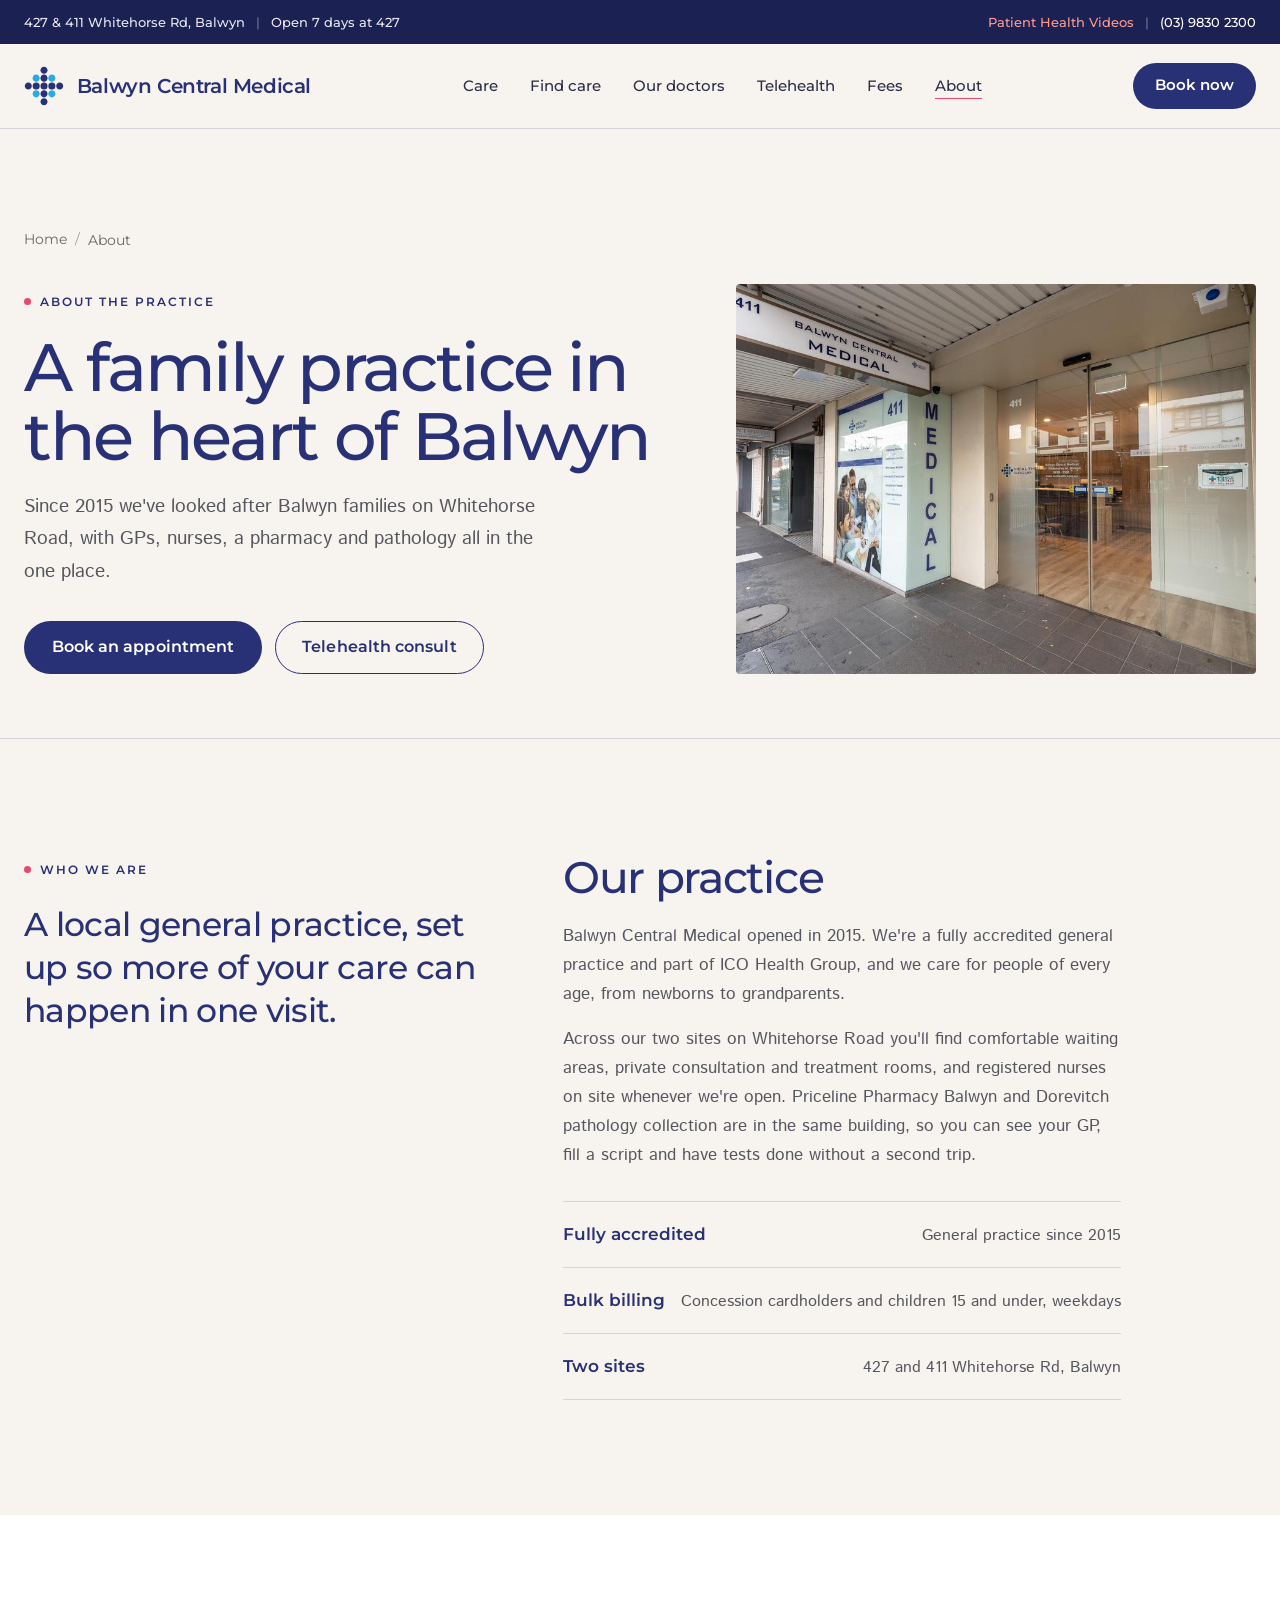
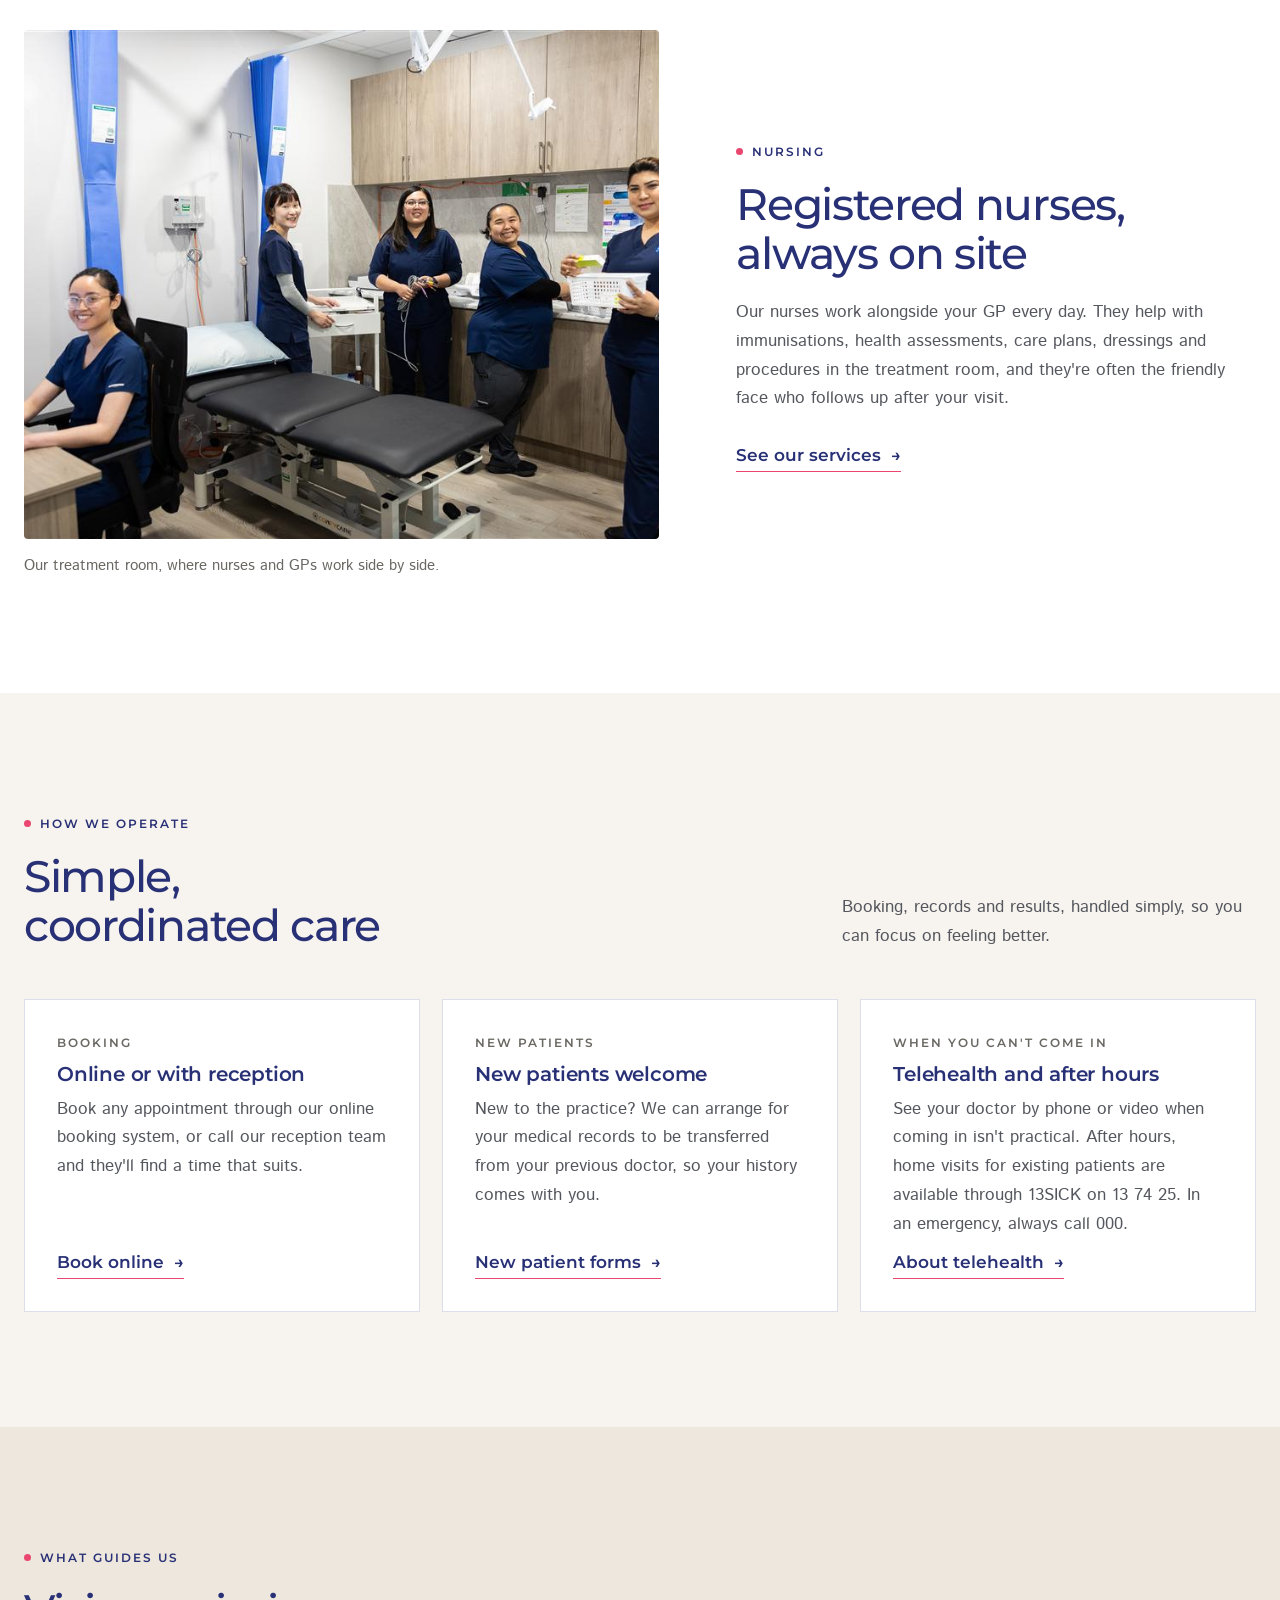
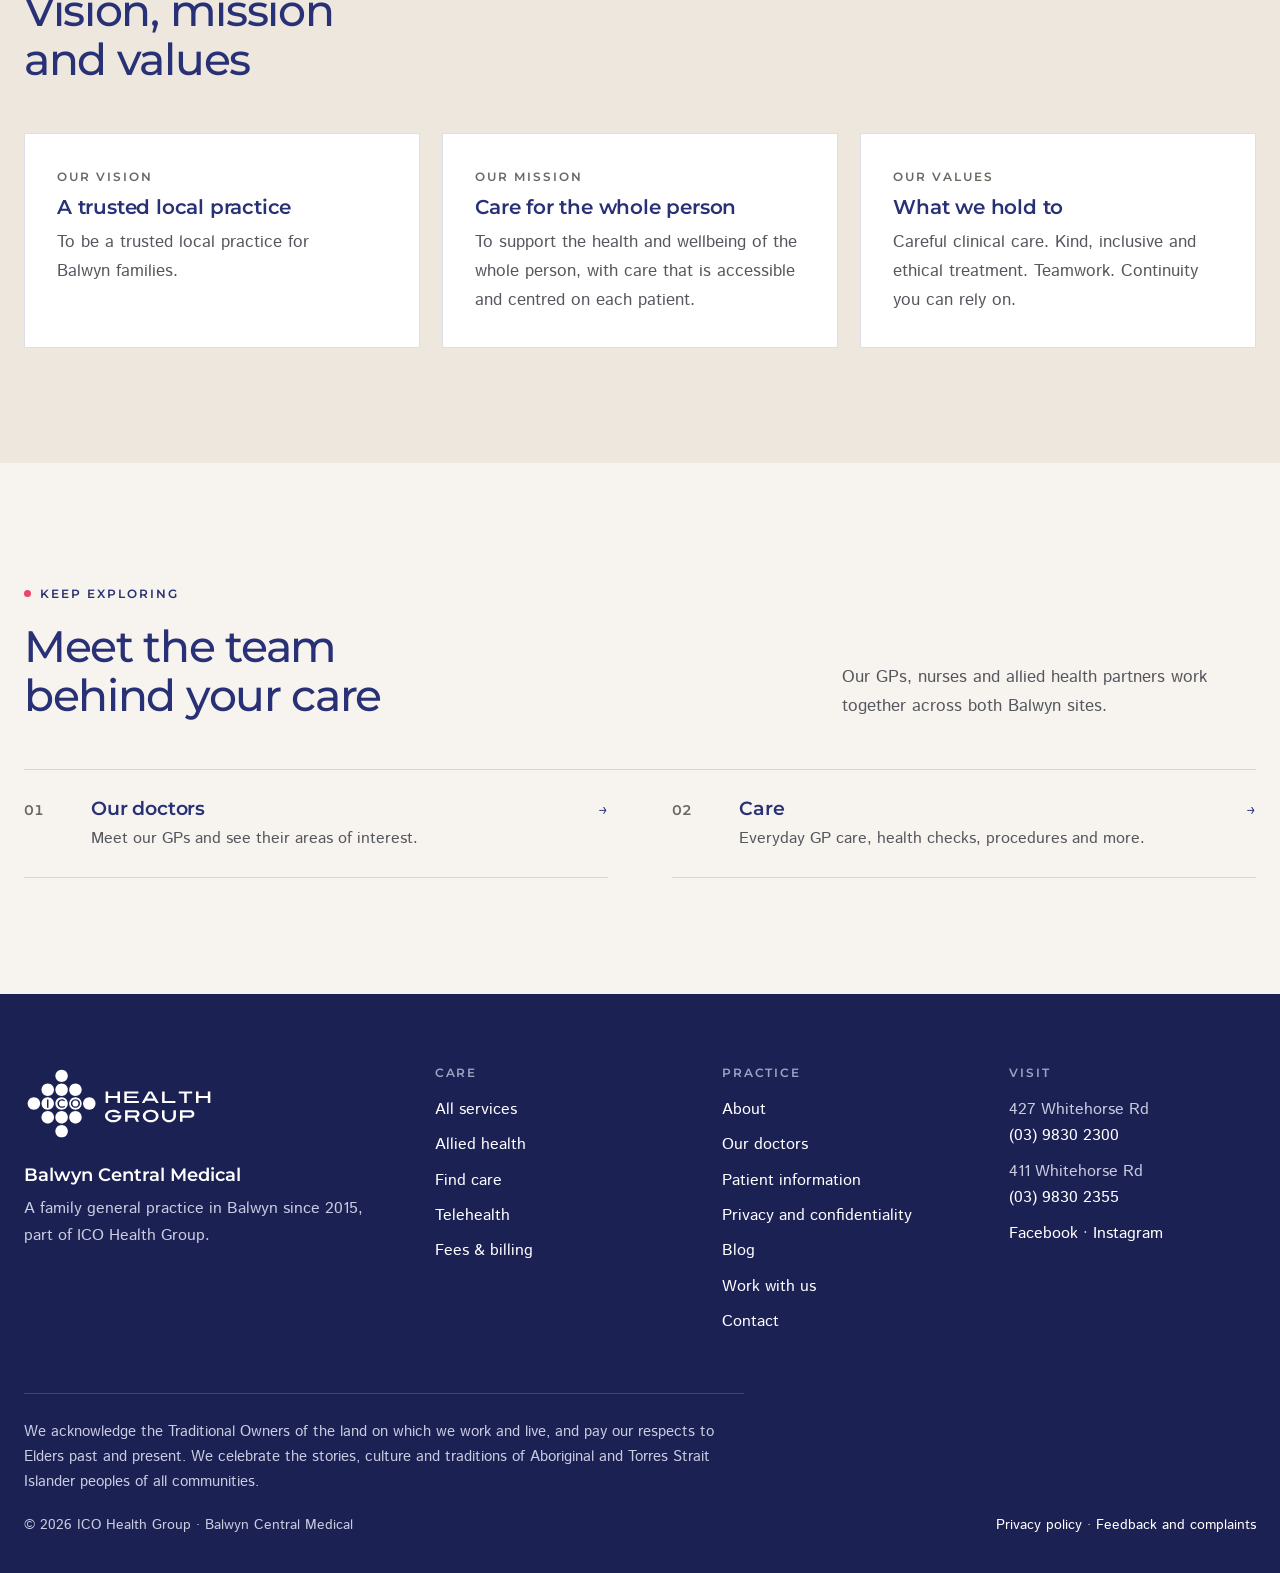
==== commit f997f7a7: "Use each practice photo once, add new shoot photos, nurse photo on home, 411 waiting room caption Co" ====
--- a/about.html
+++ b/about.html
@@ -80,7 +80,7 @@
           <a class="btn btn-outline" href="telehealth.html">Telehealth consult</a>
         </div>
       </div>
-      <img src="images/practice/bmc-307.jpg" srcset="images/practice/bmc-307-900.jpg 900w, images/practice/bmc-307.jpg 2000w" sizes="(max-width: 900px) 100vw, 50vw" width="2000" height="1333" fetchpriority="high" alt="Practice nurse Geraldine and a GP working together with a patient in the treatment room">
+      <img src="images/practice/bmc-108.jpg" srcset="images/practice/bmc-108-900.jpg 900w, images/practice/bmc-108.jpg 2000w" sizes="(max-width: 900px) 100vw, 50vw" width="2000" height="1417" fetchpriority="high" alt="The entrance to Balwyn Central Medical at 411 Whitehorse Rd">
     </div>
   </section>
 
@@ -108,8 +108,8 @@
   <section class="section paper">
     <div class="wrap feature">
       <figure class="feature-media reveal" style="margin:0">
-        <img src="images/practice/bmc-319.jpg" srcset="images/practice/bmc-319-900.jpg 900w, images/practice/bmc-319.jpg 2000w" sizes="(max-width: 900px) 100vw, 50vw" width="2000" height="1333" loading="lazy" alt="Five Balwyn Central Medical practice nurses standing together in the practice corridor">
-        <figcaption>Our nursing team: Elsa, Geraldine, Mamta, Angelica and Celeste.</figcaption>
+        <img src="images/practice/bmc-324.jpg" srcset="images/practice/bmc-324-900.jpg 900w, images/practice/bmc-324.jpg 2000w" sizes="(max-width: 900px) 100vw, 50vw" width="2000" height="1333" loading="lazy" alt="Practice nurses at work in the Balwyn Central Medical treatment room">
+        <figcaption>Our treatment room, where nurses and GPs work side by side.</figcaption>
       </figure>
       <div class="reveal">
         <span class="eyebrow">Nursing</span>
--- a/site.css
+++ b/site.css
@@ -602,3 +602,10 @@
 @media(max-width:800px){.post-list{grid-template-columns:1fr}}
 footer.site .foot-bottom a{color:#fff}
 .allied-fee{font-size:.98rem;color:var(--ink);background:var(--linen);padding:.8rem 1rem}
+
+/* home intro: photo under the "Our practice" label fills the left column */
+.intro{align-items:center}
+.intro-media figure{margin:1.4rem 0 0}
+.intro-media img{width:100%;aspect-ratio:4/3;object-fit:cover;object-position:50% 30%;border-radius:var(--r)}
+.intro-media figcaption{margin-top:.8rem;font-size:.92rem;color:var(--muted)}
+@media(max-width:900px){.intro{align-items:start}}
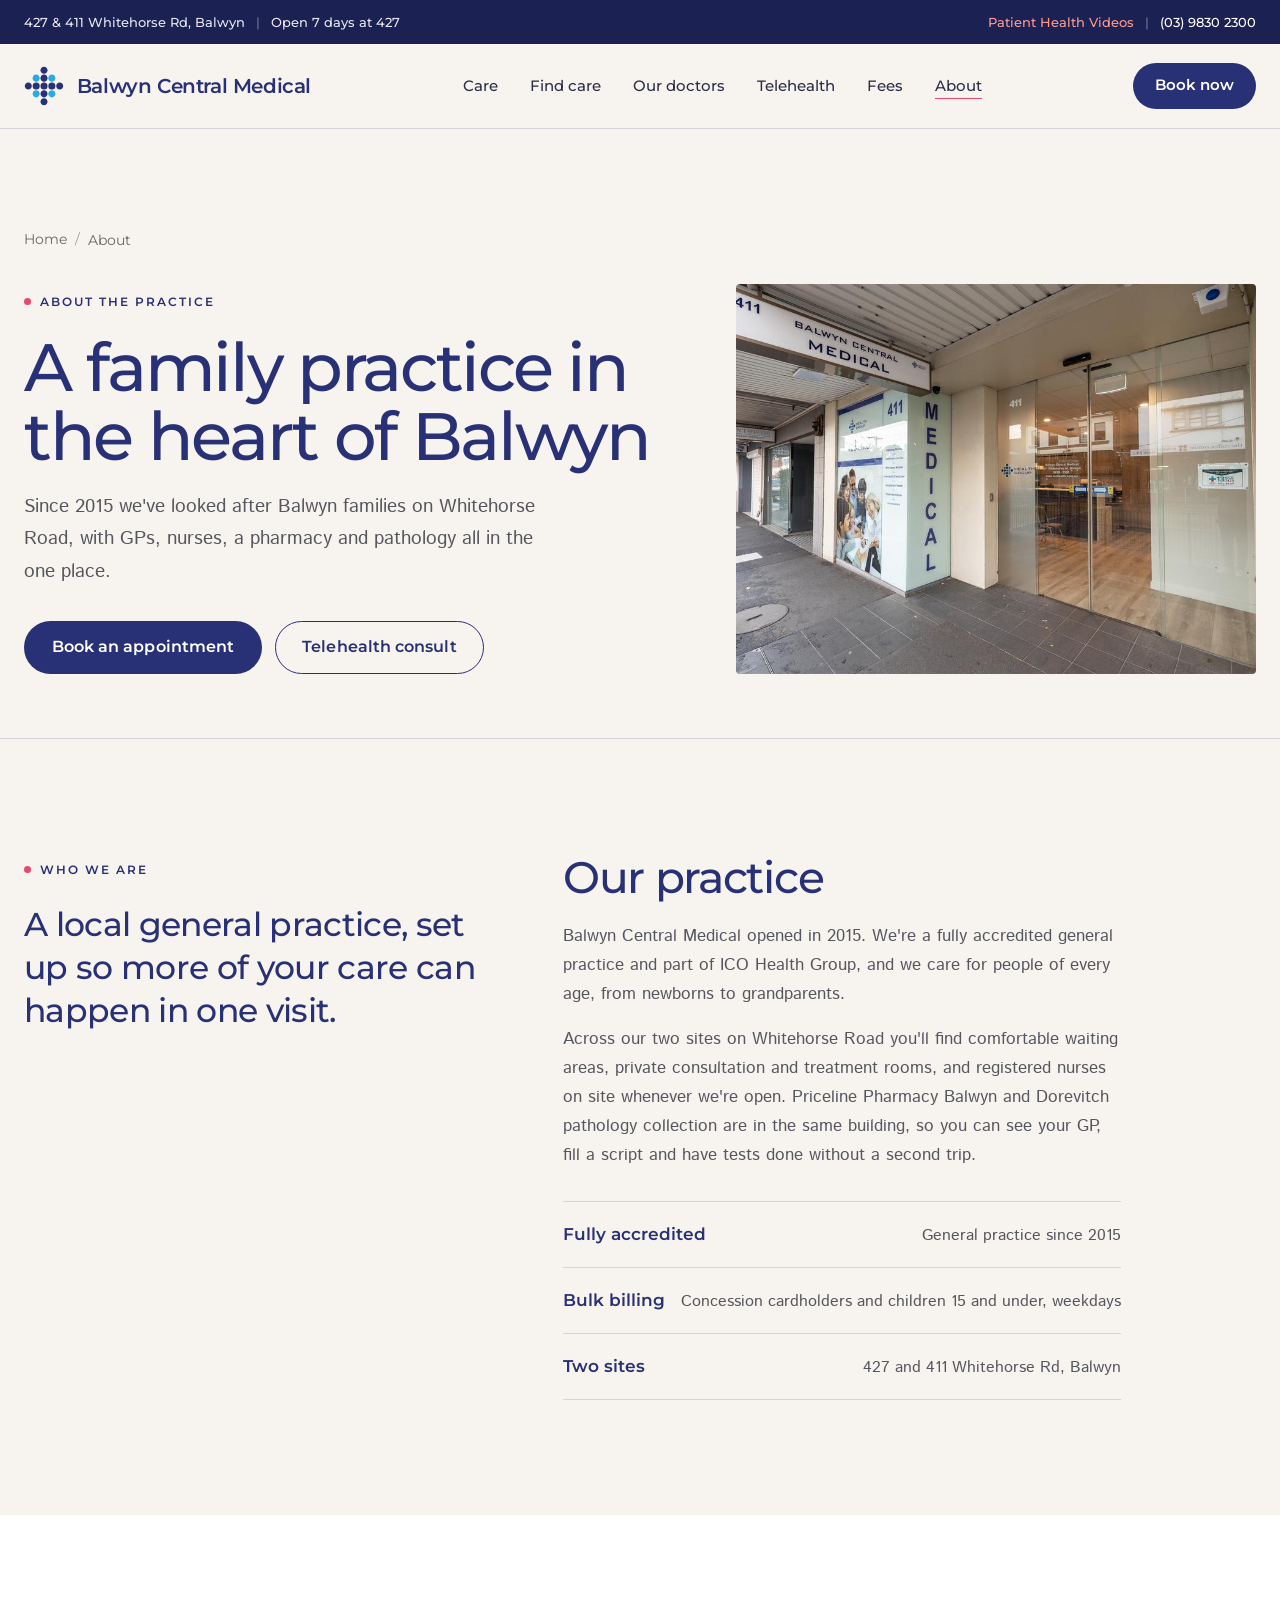
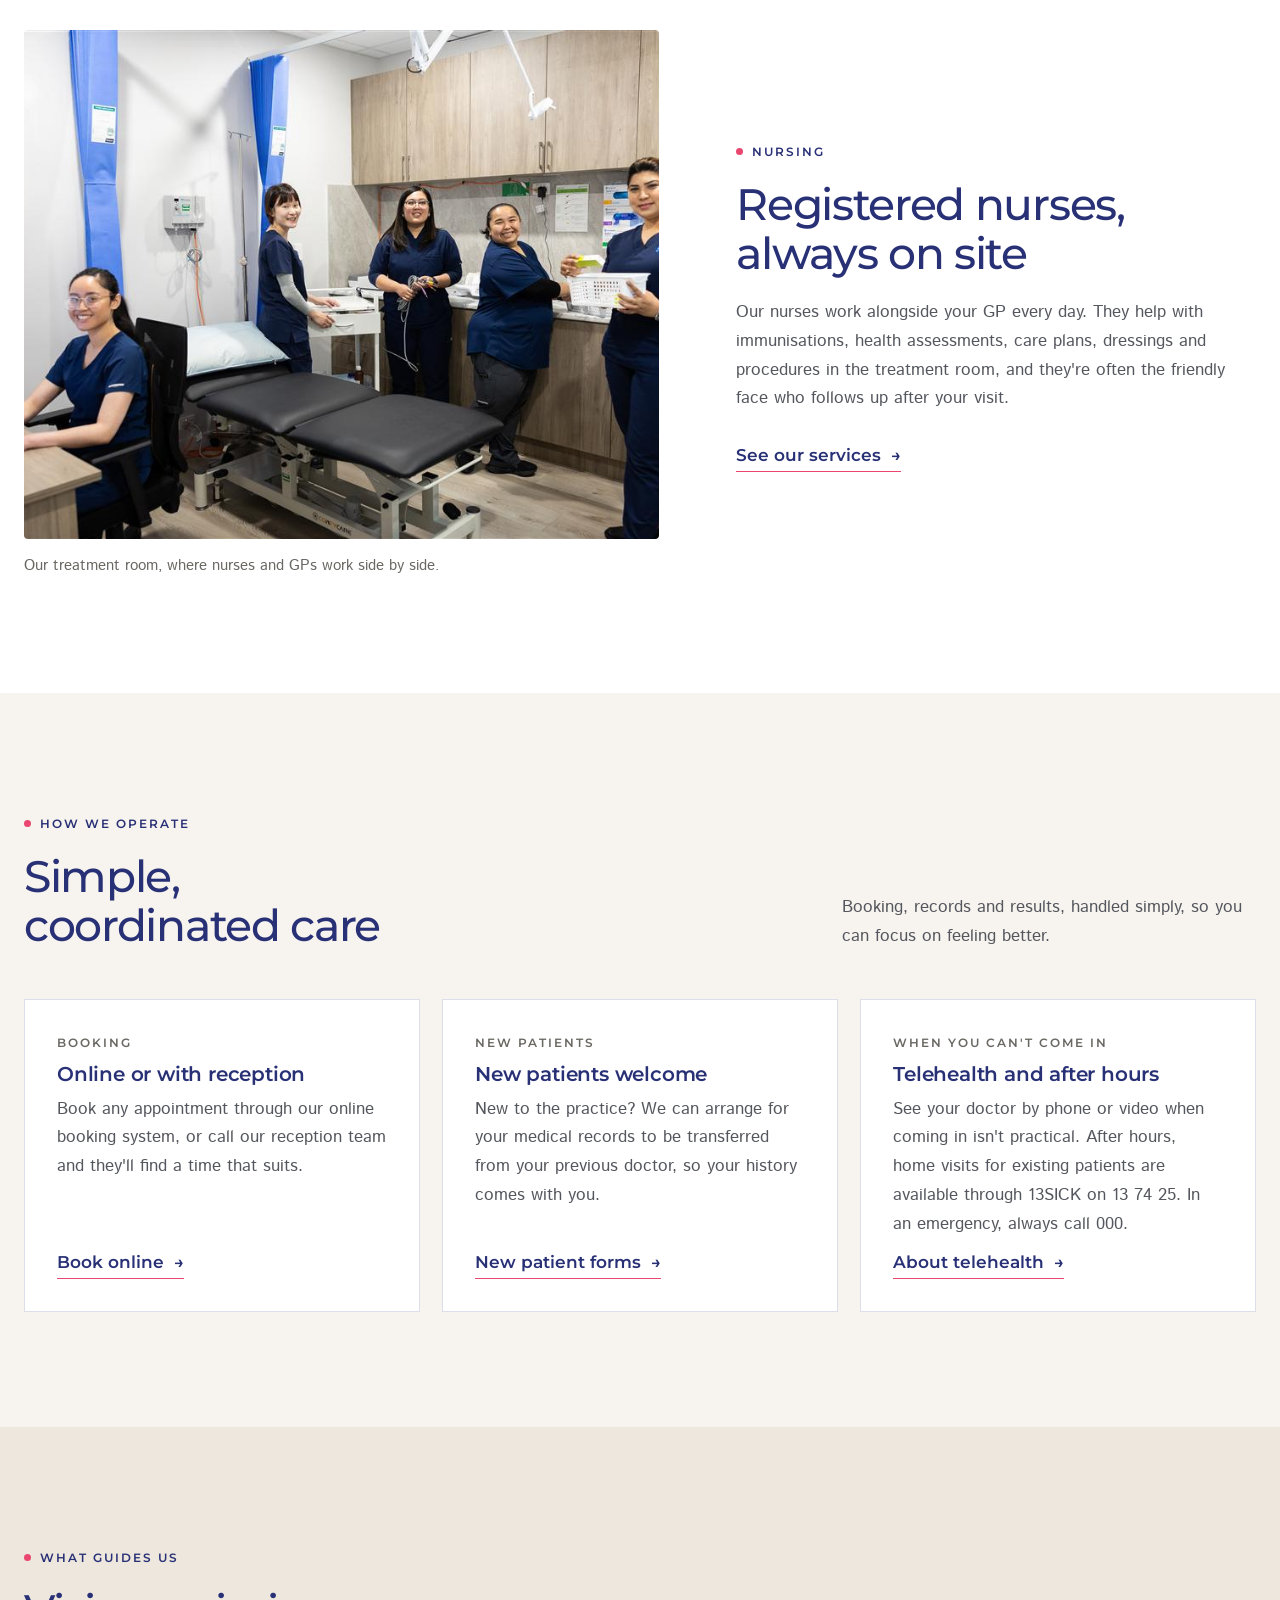
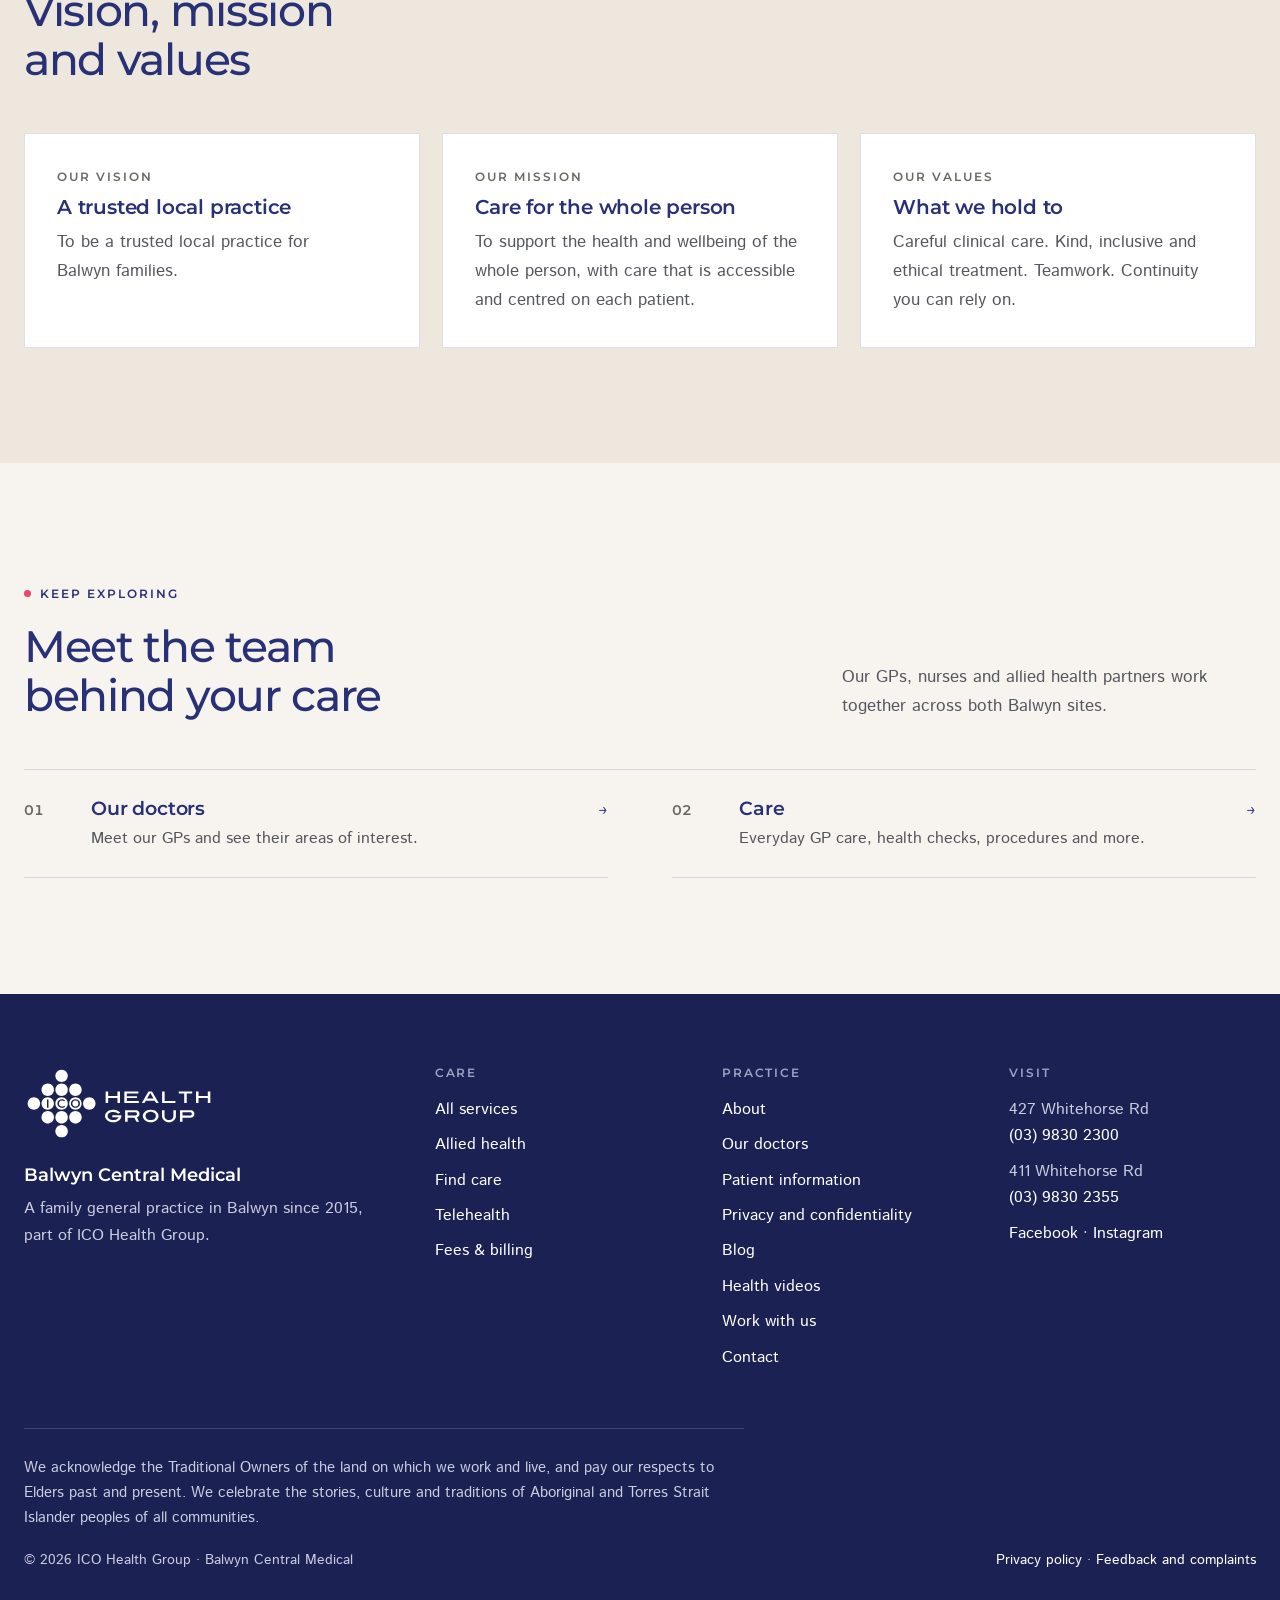
==== commit 585e8f3f: "Make On The Mend more visible: menu link, home video section, matching episodes, Dr Patel profile li" ====
--- a/about.html
+++ b/about.html
@@ -19,7 +19,7 @@
 <div class="util">
   <div class="wrap">
     <span><span class="hide-sm">427 &amp; 411 Whitehorse Rd, Balwyn<span class="sep" aria-hidden="true">|</span></span>Open 7 days at 427</span>
-    <span><a class="otm hide-sm" href="https://onthemendgp.com.au/episodes/?p=demo" target="_blank" rel="noopener">Patient Health Videos<span class="sr-only"> (opens in a new tab)</span></a><span class="sep hide-sm" aria-hidden="true">|</span><a href="tel:+61398302300">(03) 9830 2300</a></span>
+    <span><a class="otm hide-sm" href="https://onthemendgp.com.au/" target="_blank" rel="noopener">Patient Health Videos<span class="sr-only"> (opens in a new tab)</span></a><span class="sep hide-sm" aria-hidden="true">|</span><a href="tel:+61398302300">(03) 9830 2300</a></span>
   </div>
 </div>
 
@@ -38,7 +38,7 @@
       <li><a href="telehealth.html">Telehealth</a></li>
       <li><a href="fees.html">Fees</a></li>
       <li class="has-drop"><a href="about.html" aria-current="page">About</a>
-        <div class="drop small"><a href="about.html">About the practice</a><a href="patient-information.html">Patient information</a><a href="blog.html">Blog</a><a href="careers.html">Work with us</a><a href="contact.html">Contact</a></div></li>
+        <div class="drop small"><a href="about.html">About the practice</a><a href="patient-information.html">Patient information</a><a href="blog.html">Blog</a><a href="https://onthemendgp.com.au/" target="_blank" rel="noopener">Health videos<span class="sr-only"> (opens in a new tab)</span></a><a href="careers.html">Work with us</a><a href="contact.html">Contact</a></div></li>
     </ul>
     <div class="nav-cta">
       <a class="btn btn-primary" href="https://balwyncentralmedical.com.au/balwyn-central-medical-booking/">Book now</a>
@@ -60,6 +60,7 @@
     <a href="about.html" aria-current="page">About</a>
     <a href="patient-information.html">Patient information</a>
     <a href="blog.html">Blog</a>
+    <a href="https://onthemendgp.com.au/" target="_blank" rel="noopener">Health videos<span class="sr-only"> (opens in a new tab)</span></a>
     <a href="contact.html">Contact</a>
     <a class="btn btn-outline" href="telehealth.html">Book a telehealth consult</a>
     <a class="btn btn-primary" href="https://balwyncentralmedical.com.au/balwyn-central-medical-booking/">Book an appointment</a>
@@ -188,7 +189,7 @@
         <p>A family general practice in Balwyn since 2015, part of ICO Health Group.</p>
       </div>
       <div><h2>Care</h2><nav aria-label="Care"><a href="services.html">All services</a><a href="allied-health.html">Allied health</a><a href="find-care.html">Find care</a><a href="telehealth.html">Telehealth</a><a href="fees.html">Fees &amp; billing</a></nav></div>
-      <div><h2>Practice</h2><nav aria-label="Practice"><a href="about.html">About</a><a href="doctors.html">Our doctors</a><a href="patient-information.html">Patient information</a><a href="privacy.html">Privacy and confidentiality</a><a href="blog.html">Blog</a><a href="careers.html">Work with us</a><a href="contact.html">Contact</a></nav></div>
+      <div><h2>Practice</h2><nav aria-label="Practice"><a href="about.html">About</a><a href="doctors.html">Our doctors</a><a href="patient-information.html">Patient information</a><a href="privacy.html">Privacy and confidentiality</a><a href="blog.html">Blog</a><a href="https://onthemendgp.com.au/" target="_blank" rel="noopener">Health videos<span class="sr-only"> (opens in a new tab)</span></a><a href="careers.html">Work with us</a><a href="contact.html">Contact</a></nav></div>
       <div><h2>Visit</h2><p>427 Whitehorse Rd<br><a href="tel:+61398302300">(03) 9830 2300</a></p><p>411 Whitehorse Rd<br><a href="tel:+61398302355">(03) 9830 2355</a></p><p><a href="https://facebook.com/BalwynCentralMedical">Facebook</a> · <a href="https://www.instagram.com/icohealthgroup/">Instagram</a></p></div>
     </div>
     <p class="ack">We acknowledge the Traditional Owners of the land on which we work and live, and pay our respects to Elders past and present. We celebrate the stories, culture and traditions of Aboriginal and Torres Strait Islander peoples of all communities.</p>
--- a/site.css
+++ b/site.css
@@ -204,6 +204,27 @@
 .otm-line b{display:block;font-family:"Montserrat";font-weight:500;font-size:1.4rem;color:var(--navy);letter-spacing:-.02em}
 .otm-line .badge{font-family:"Montserrat";font-weight:600;font-size:.85rem;background:#FE7B6E;color:#000829;padding:.7em 1.4em;border-radius:999px}
 .otm-line:hover b{color:var(--pink-text)}
+.otm-mini{display:inline-flex;align-items:center;gap:.9rem;margin:1.4rem 0 .8rem;padding:.3rem 0;text-decoration:none;color:var(--navy);line-height:1.35}
+.otm-mini .play{flex:none;width:2.4rem;height:2.4rem;border-radius:50%;background:#FE7B6E;position:relative}
+.otm-mini .play::after{content:"";position:absolute;left:50%;top:50%;transform:translate(-35%,-50%);border-left:.62rem solid #000829;border-top:.4rem solid transparent;border-bottom:.4rem solid transparent}
+.otm-mini .t{display:block;font-weight:600;font-size:.98rem}
+.otm-mini .src{display:block;font-size:.86rem;color:var(--muted)}
+.otm-mini:hover .t{color:var(--pink-text)}
+.otm-eps{list-style:none;margin:0;padding:0}
+.otm-eps li{border-top:1px solid var(--rule)}
+.otm-eps li:last-child{border-bottom:1px solid var(--rule)}
+.otm-eps .otm-mini{display:flex;margin:0;padding:1rem 0}
+.otm-cards{display:grid;grid-template-columns:repeat(3,1fr);gap:1.4rem}
+.otm-card{display:flex;flex-direction:column;gap:.5rem;text-decoration:none;color:var(--navy)}
+.otm-card .thumb{position:relative;display:block;aspect-ratio:16/9;overflow:hidden;border-radius:var(--r);margin-bottom:.6rem}
+.otm-card .thumb img{width:100%;height:100%;object-fit:cover}
+.otm-card .play{position:absolute;left:1rem;bottom:1rem;width:3rem;height:3rem;border-radius:50%;background:#FE7B6E}
+.otm-card .play::after{content:"";position:absolute;left:50%;top:50%;transform:translate(-35%,-50%);border-left:.8rem solid #000829;border-top:.5rem solid transparent;border-bottom:.5rem solid transparent}
+.otm-card .k{font-family:"Montserrat";font-size:.75rem;font-weight:600;letter-spacing:.12em;text-transform:uppercase;color:var(--muted)}
+.otm-card h3{font-size:1.15rem;line-height:1.3}
+.otm-card:hover h3{color:var(--pink-text)}
+.otm-card .who{font-size:.9rem;color:var(--copy)}
+@media(max-width:900px){.otm-cards{grid-template-columns:1fr}.otm-card:not(:first-child){display:none}}
 
 /* footer */
 footer.site{background:var(--navy-deep);color:#C9CCE0;padding:4.5rem 0 2.2rem}
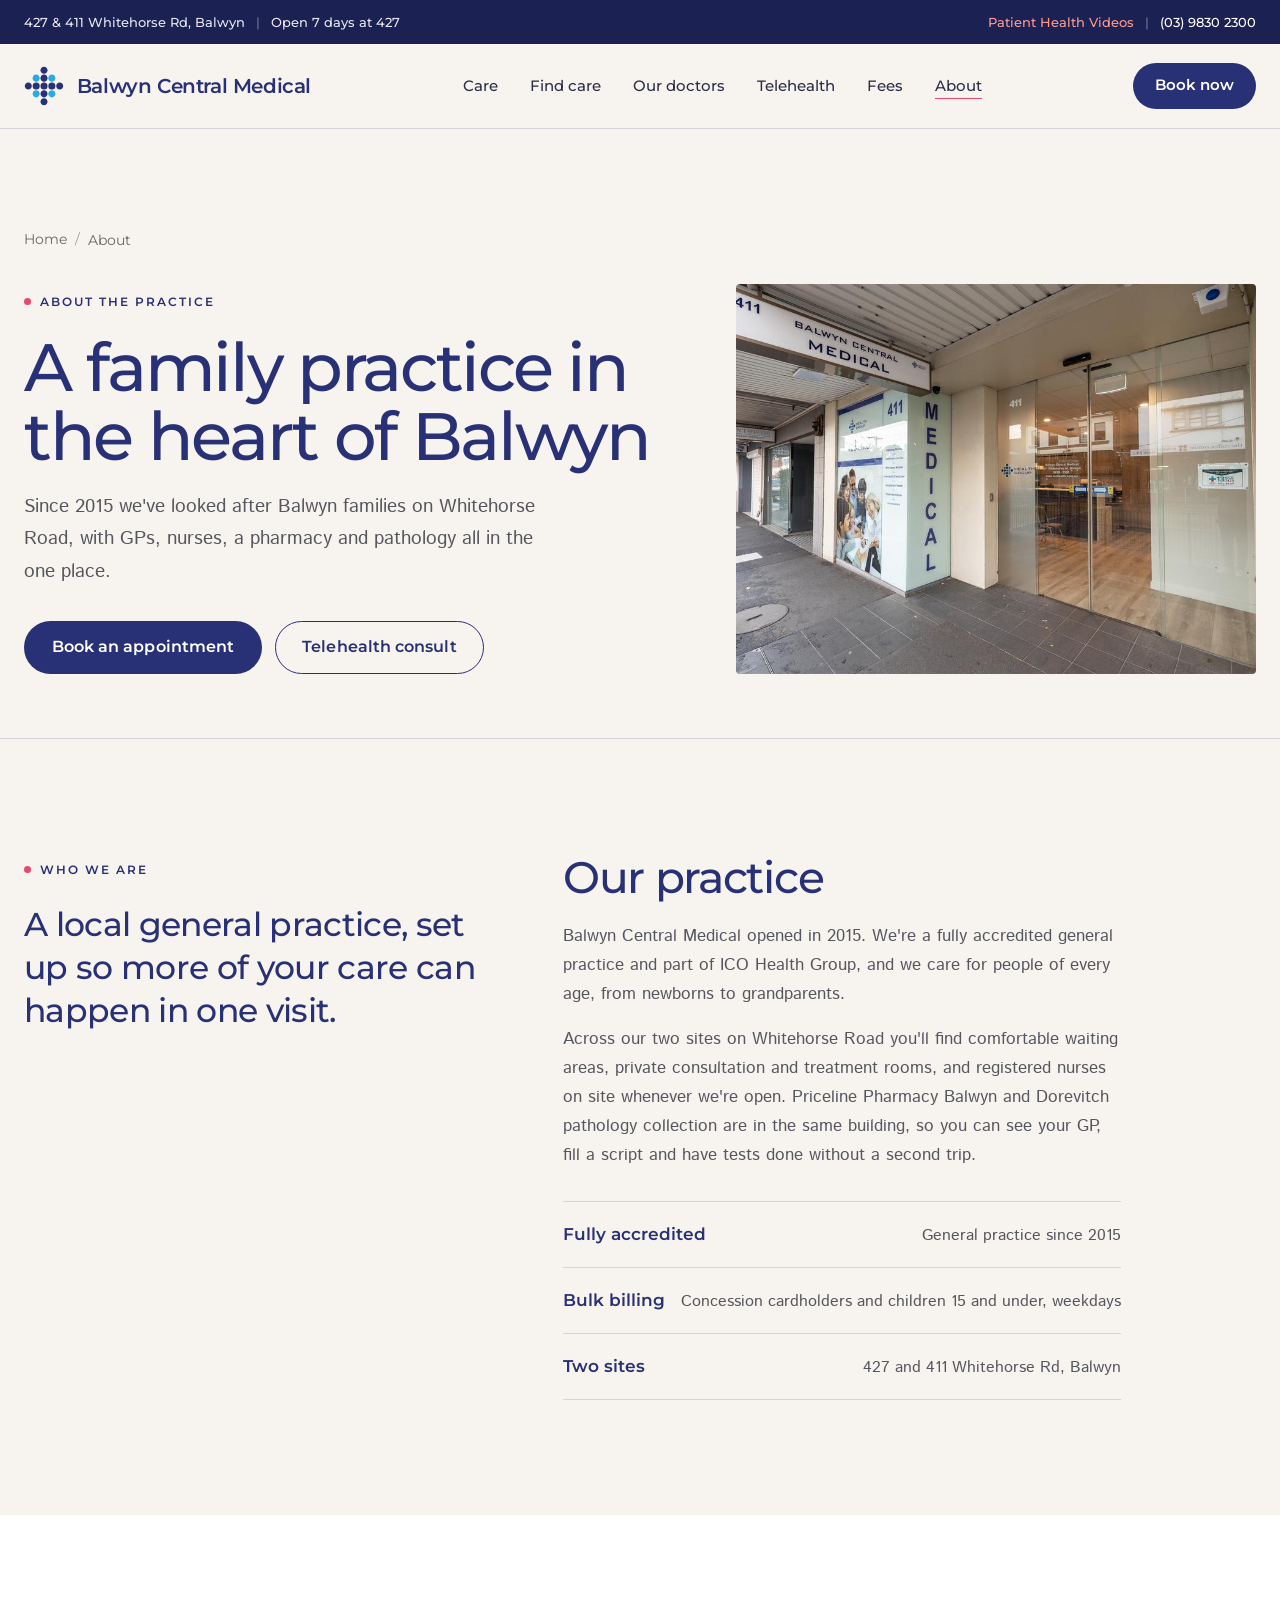
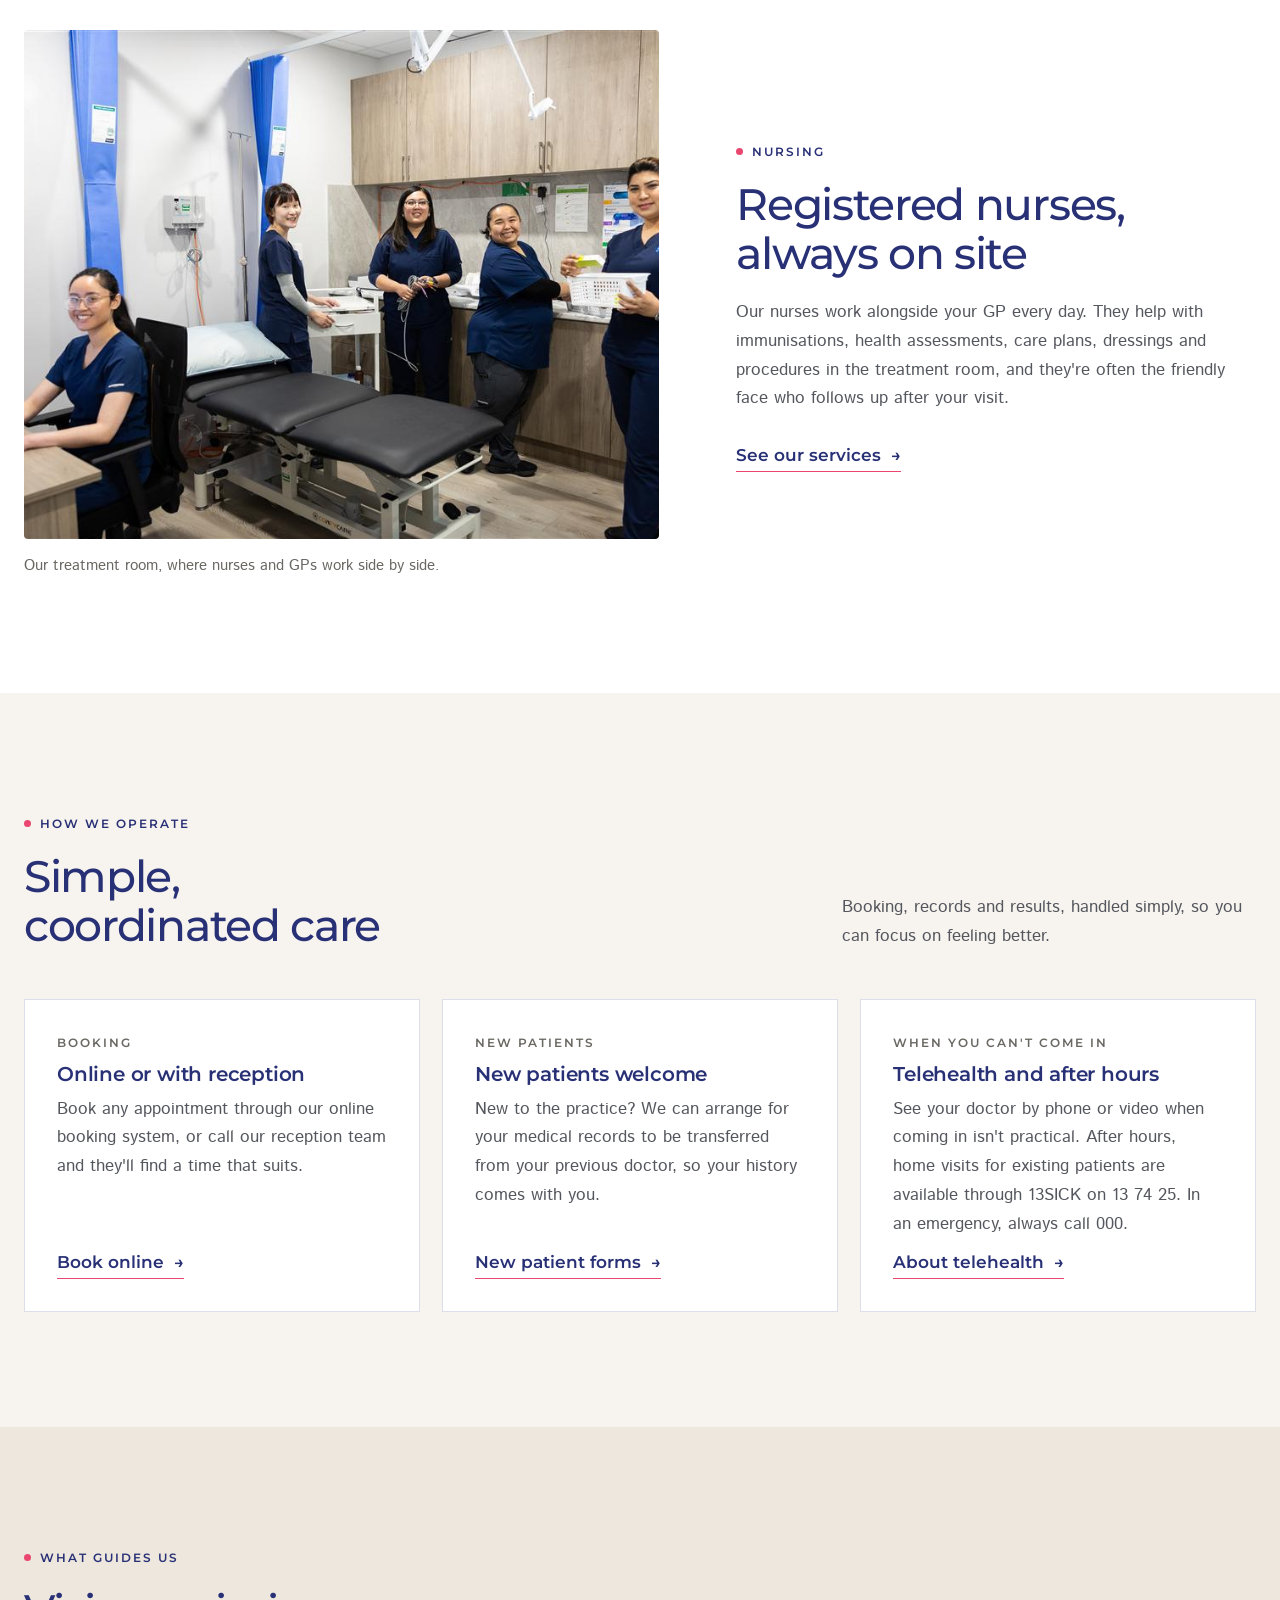
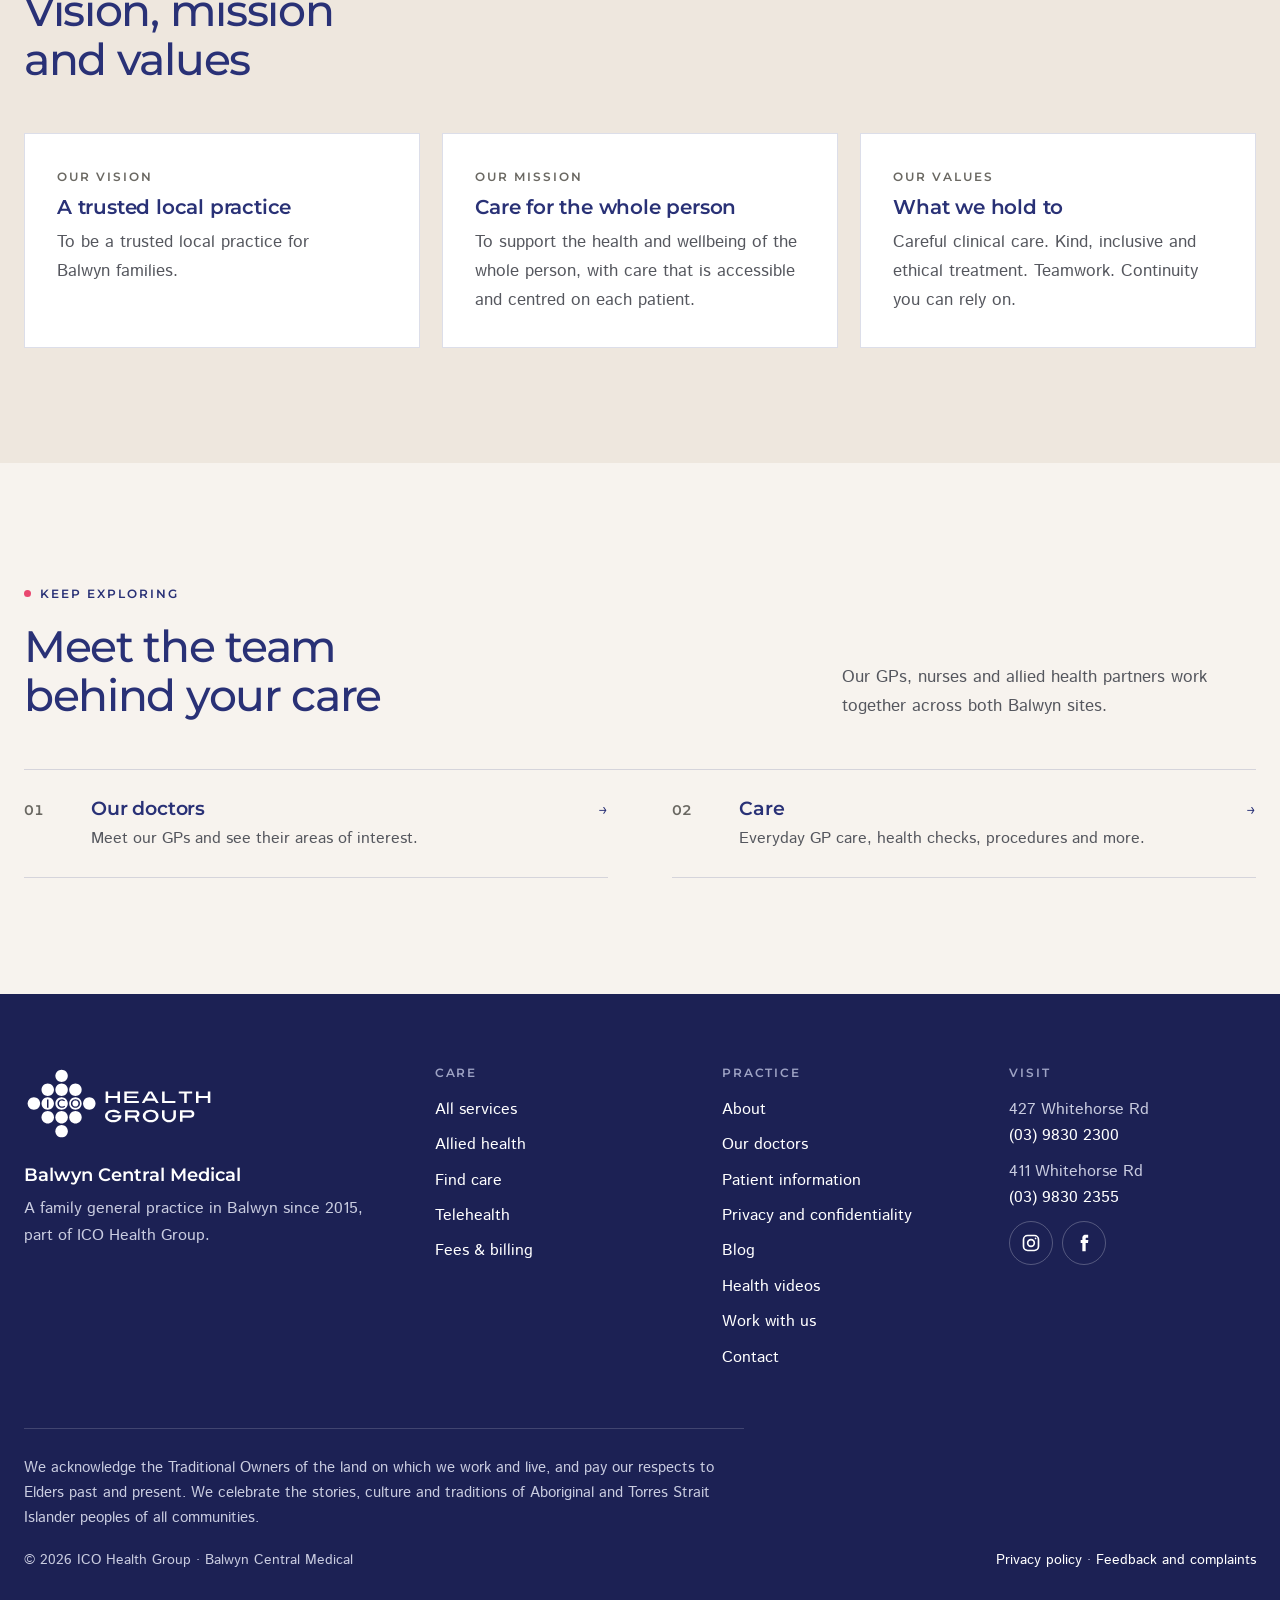
==== commit 76587b5f: "Add Balwyn Instagram and Facebook: footer icons, contact line, blog post strip Co-Authored-By: Claud" ====
--- a/about.html
+++ b/about.html
@@ -190,7 +190,7 @@
       </div>
       <div><h2>Care</h2><nav aria-label="Care"><a href="services.html">All services</a><a href="allied-health.html">Allied health</a><a href="find-care.html">Find care</a><a href="telehealth.html">Telehealth</a><a href="fees.html">Fees &amp; billing</a></nav></div>
       <div><h2>Practice</h2><nav aria-label="Practice"><a href="about.html">About</a><a href="doctors.html">Our doctors</a><a href="patient-information.html">Patient information</a><a href="privacy.html">Privacy and confidentiality</a><a href="blog.html">Blog</a><a href="https://onthemendgp.com.au/" target="_blank" rel="noopener">Health videos<span class="sr-only"> (opens in a new tab)</span></a><a href="careers.html">Work with us</a><a href="contact.html">Contact</a></nav></div>
-      <div><h2>Visit</h2><p>427 Whitehorse Rd<br><a href="tel:+61398302300">(03) 9830 2300</a></p><p>411 Whitehorse Rd<br><a href="tel:+61398302355">(03) 9830 2355</a></p><p><a href="https://facebook.com/BalwynCentralMedical">Facebook</a> · <a href="https://www.instagram.com/icohealthgroup/">Instagram</a></p></div>
+      <div><h2>Visit</h2><p>427 Whitehorse Rd<br><a href="tel:+61398302300">(03) 9830 2300</a></p><p>411 Whitehorse Rd<br><a href="tel:+61398302355">(03) 9830 2355</a></p><p class="social"><a href="https://www.instagram.com/balwyncentralmedical/" target="_blank" rel="noopener" aria-label="Balwyn Central Medical on Instagram (opens in a new tab)"><svg aria-hidden="true" focusable="false" width="20" height="20" viewBox="0 0 24 24" fill="none" stroke="currentColor" stroke-width="2"><rect x="3" y="3" width="18" height="18" rx="5"/><circle cx="12" cy="12" r="4"/><circle cx="17.5" cy="6.5" r="1" fill="currentColor" stroke="none"/></svg></a><a href="https://www.facebook.com/BalwynCentralMedical" target="_blank" rel="noopener" aria-label="Balwyn Central Medical on Facebook (opens in a new tab)"><svg aria-hidden="true" focusable="false" width="20" height="20" viewBox="0 0 24 24" fill="currentColor"><path d="M14 8.5V6.8c0-.8.5-1 .9-1H17V2.2L14 2.2c-3.3 0-4 2.4-4 4v2.3H8V12h2v10h4V12h2.8l.4-3.5H14z"/></svg></a></p></div>
     </div>
     <p class="ack">We acknowledge the Traditional Owners of the land on which we work and live, and pay our respects to Elders past and present. We celebrate the stories, culture and traditions of Aboriginal and Torres Strait Islander peoples of all communities.</p>
     <div class="foot-bottom"><span>© 2026 ICO Health Group · Balwyn Central Medical</span><span><a href="privacy.html">Privacy policy</a> · <a href="patient-information.html#feedback">Feedback and complaints</a></span></div>
--- a/site.css
+++ b/site.css
@@ -230,6 +230,14 @@
 footer.site{background:var(--navy-deep);color:#C9CCE0;padding:4.5rem 0 2.2rem}
 footer.site a{color:#fff;text-decoration:none}
 footer.site a:hover{text-decoration:underline;text-underline-offset:4px}
+footer.site .social{display:flex;gap:.6rem}
+footer.site .social a{display:inline-flex;align-items:center;justify-content:center;width:44px;height:44px;border:1px solid rgba(255,255,255,.25);border-radius:50%}
+footer.site .social a:hover{border-color:#fff}
+.ig-grid{display:grid;grid-template-columns:repeat(4,1fr);gap:1rem}
+.ig-tile{display:block;overflow:hidden;border-radius:var(--r);aspect-ratio:4/5}
+.ig-tile img{width:100%;height:100%;object-fit:cover;transition:transform .4s ease}
+.ig-tile:hover img{transform:scale(1.03)}
+@media(max-width:800px){.ig-grid{grid-template-columns:repeat(2,1fr)}}
 .foot{display:grid;grid-template-columns:1.5fr 1fr 1fr 1fr;gap:2.5rem}
 .foot .ico-white{width:190px;height:auto;margin-bottom:1.2rem}
 .foot h2{font-size:.75rem;font-weight:600;letter-spacing:.16em;text-transform:uppercase;color:#9EA3C4;margin-bottom:1.1rem}
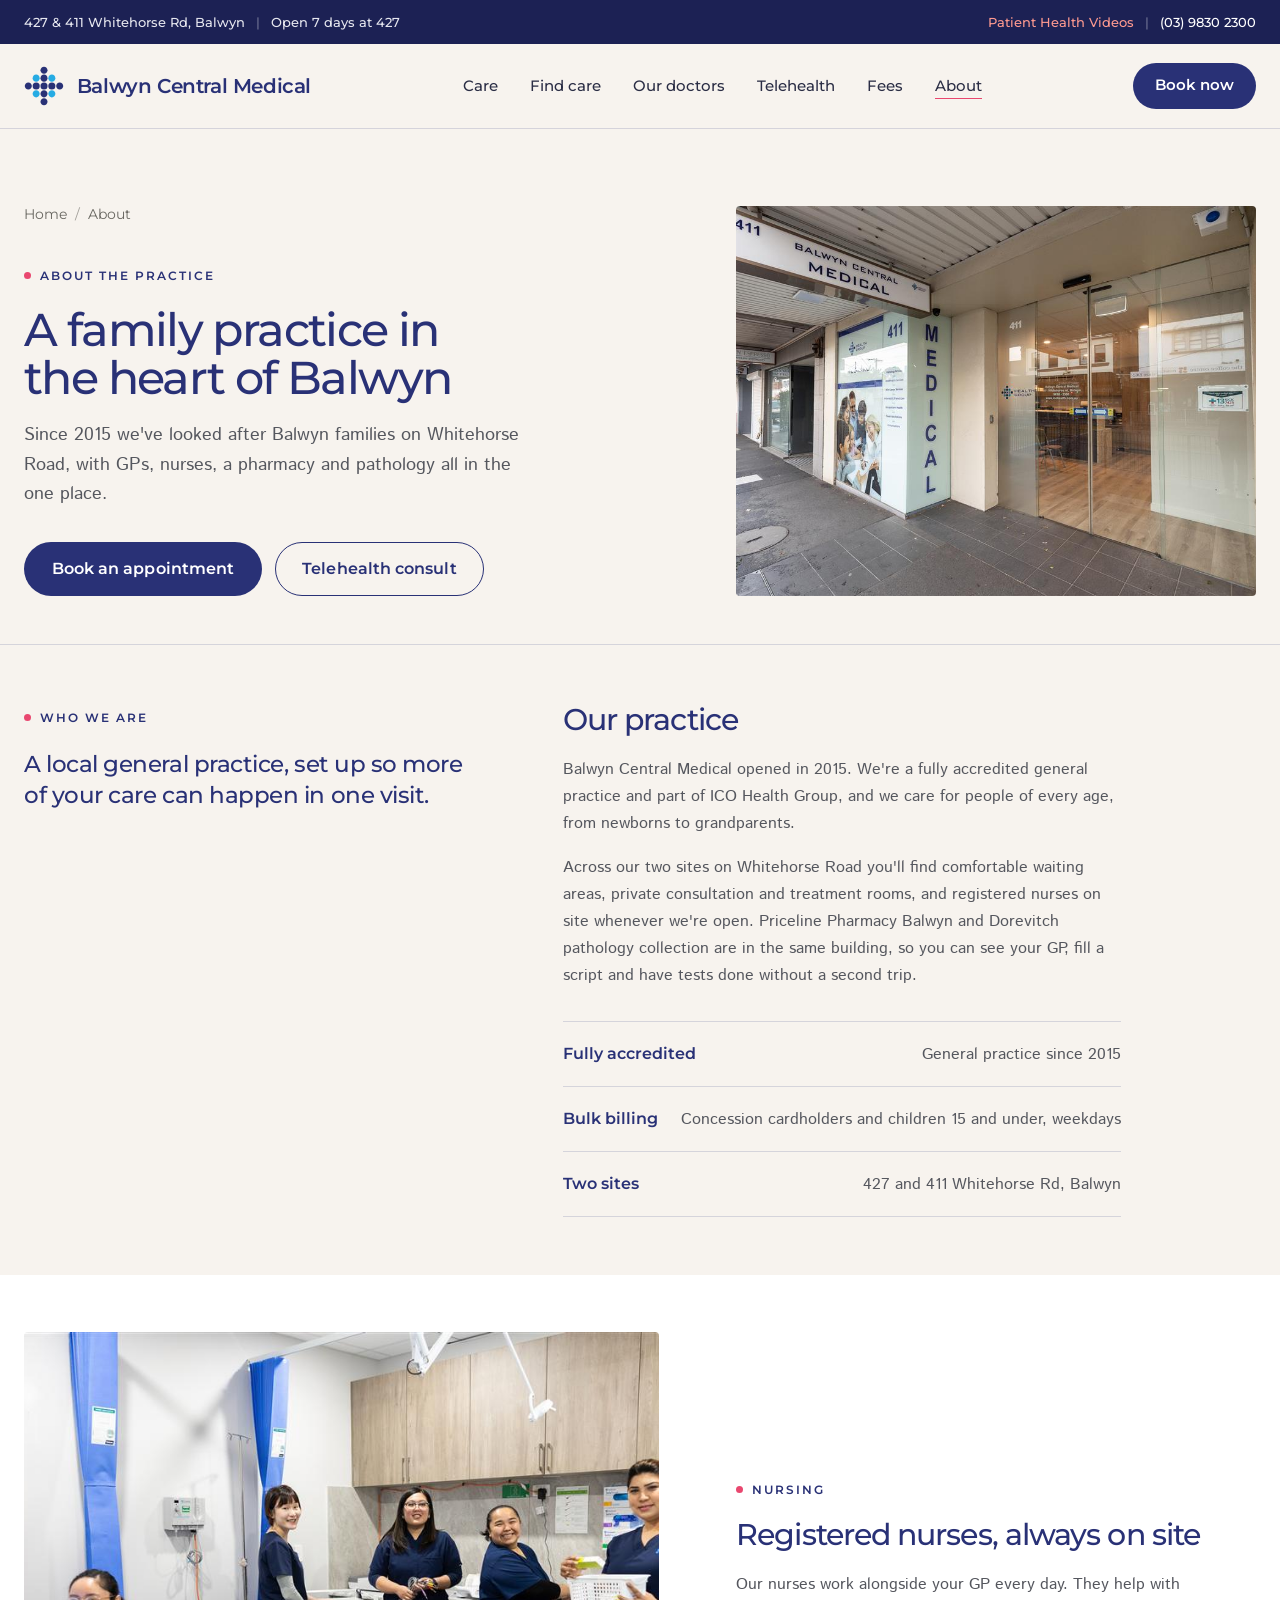
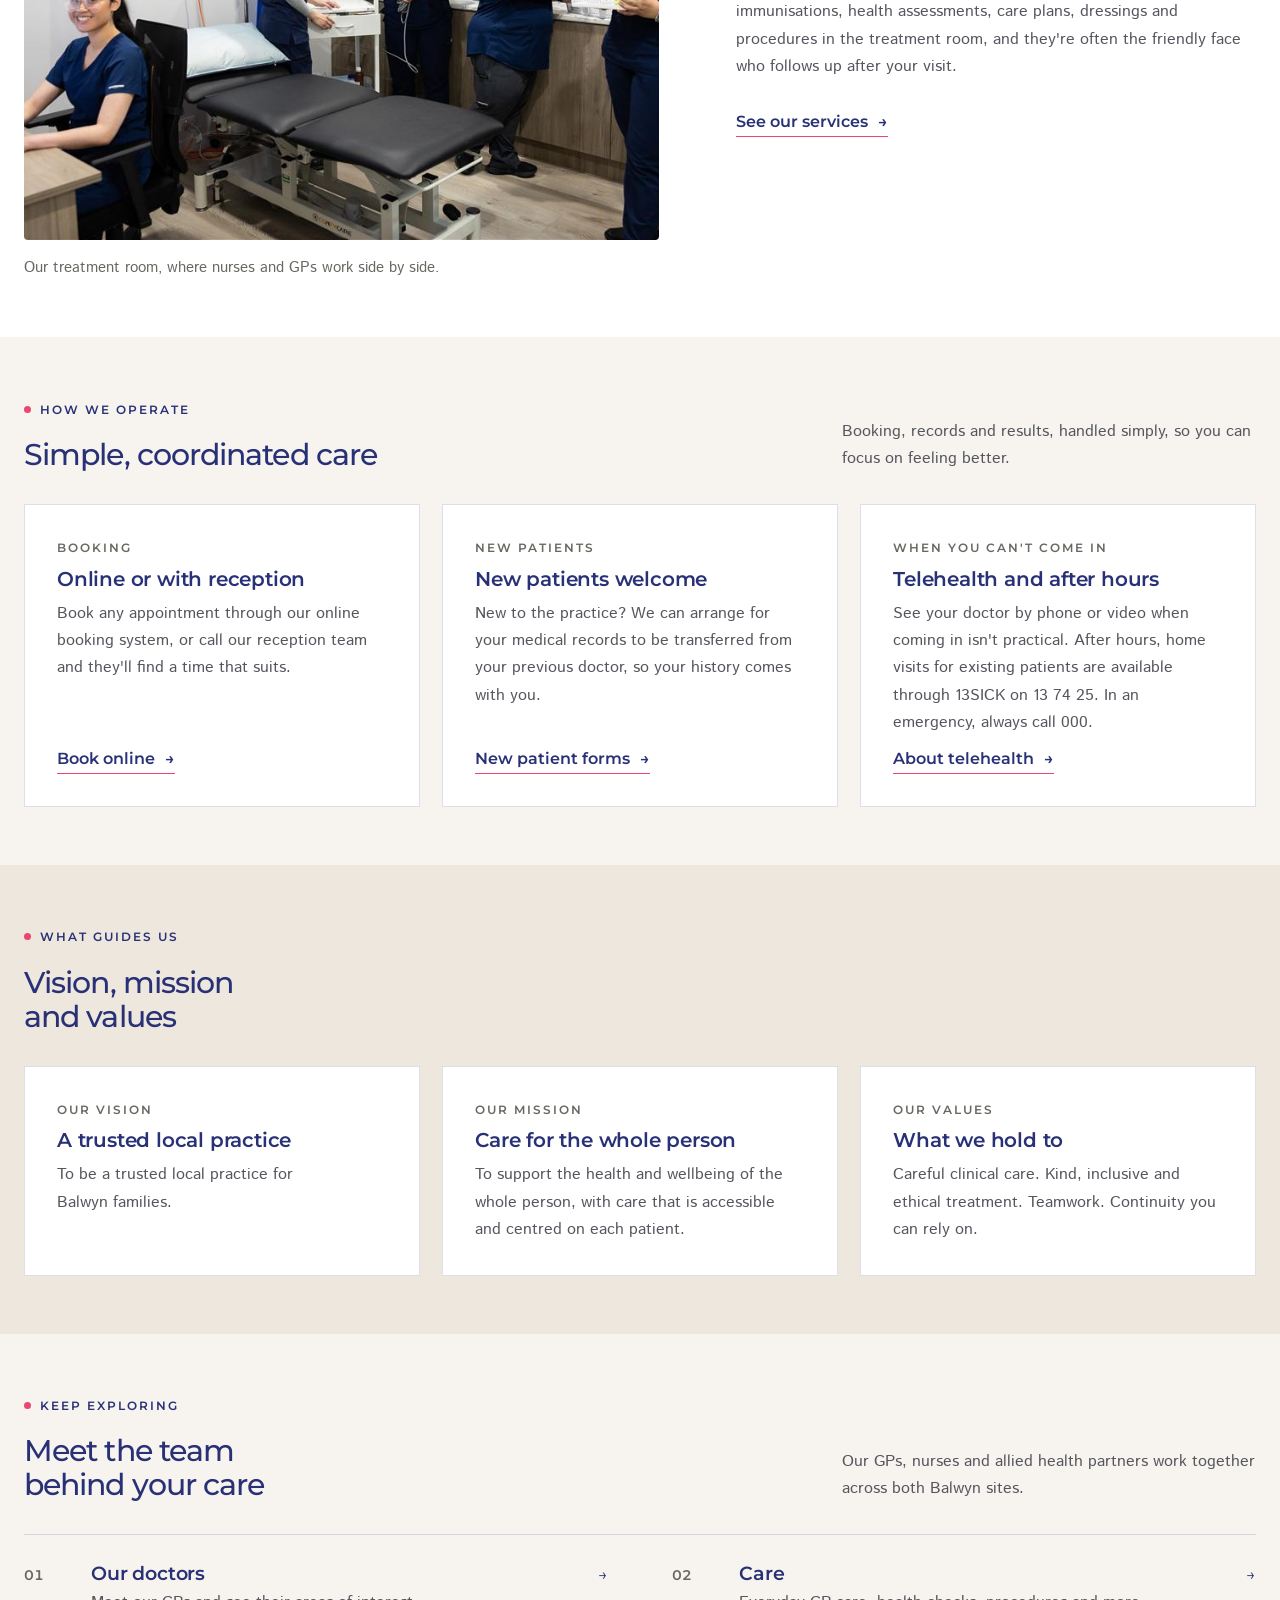
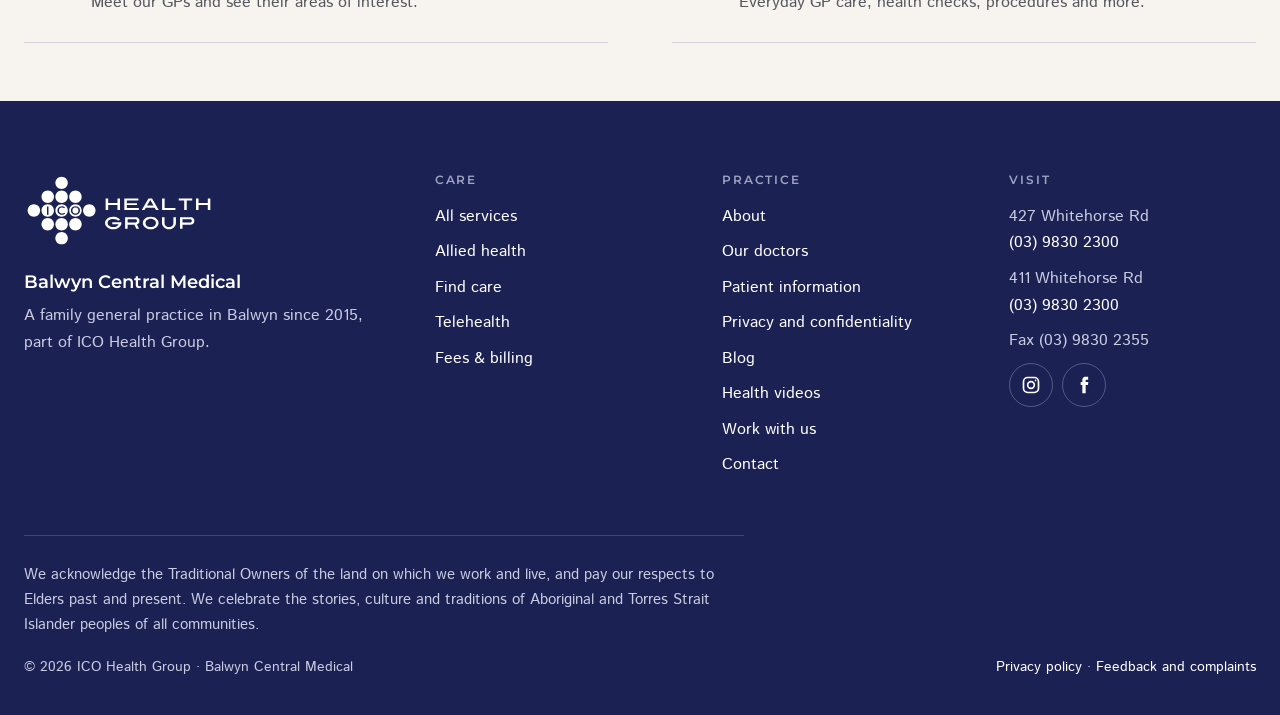
==== commit 590faca6: "Audit fixes: single phone line plus fax, 2-hour parking, tram stop, after-hours times, Box Hill Hosp" ====
--- a/about.html
+++ b/about.html
@@ -190,7 +190,7 @@
       </div>
       <div><h2>Care</h2><nav aria-label="Care"><a href="services.html">All services</a><a href="allied-health.html">Allied health</a><a href="find-care.html">Find care</a><a href="telehealth.html">Telehealth</a><a href="fees.html">Fees &amp; billing</a></nav></div>
       <div><h2>Practice</h2><nav aria-label="Practice"><a href="about.html">About</a><a href="doctors.html">Our doctors</a><a href="patient-information.html">Patient information</a><a href="privacy.html">Privacy and confidentiality</a><a href="blog.html">Blog</a><a href="https://onthemendgp.com.au/" target="_blank" rel="noopener">Health videos<span class="sr-only"> (opens in a new tab)</span></a><a href="careers.html">Work with us</a><a href="contact.html">Contact</a></nav></div>
-      <div><h2>Visit</h2><p>427 Whitehorse Rd<br><a href="tel:+61398302300">(03) 9830 2300</a></p><p>411 Whitehorse Rd<br><a href="tel:+61398302355">(03) 9830 2355</a></p><p class="social"><a href="https://www.instagram.com/balwyncentralmedical/" target="_blank" rel="noopener" aria-label="Balwyn Central Medical on Instagram (opens in a new tab)"><svg aria-hidden="true" focusable="false" width="20" height="20" viewBox="0 0 24 24" fill="none" stroke="currentColor" stroke-width="2"><rect x="3" y="3" width="18" height="18" rx="5"/><circle cx="12" cy="12" r="4"/><circle cx="17.5" cy="6.5" r="1" fill="currentColor" stroke="none"/></svg></a><a href="https://www.facebook.com/BalwynCentralMedical" target="_blank" rel="noopener" aria-label="Balwyn Central Medical on Facebook (opens in a new tab)"><svg aria-hidden="true" focusable="false" width="20" height="20" viewBox="0 0 24 24" fill="currentColor"><path d="M14 8.5V6.8c0-.8.5-1 .9-1H17V2.2L14 2.2c-3.3 0-4 2.4-4 4v2.3H8V12h2v10h4V12h2.8l.4-3.5H14z"/></svg></a></p></div>
+      <div><h2>Visit</h2><p>427 Whitehorse Rd<br><a href="tel:+61398302300">(03) 9830 2300</a></p><p>411 Whitehorse Rd<br><a href="tel:+61398302300">(03) 9830 2300</a></p><p>Fax (03) 9830 2355</p><p class="social"><a href="https://www.instagram.com/balwyncentralmedical/" target="_blank" rel="noopener" aria-label="Balwyn Central Medical on Instagram (opens in a new tab)"><svg aria-hidden="true" focusable="false" width="20" height="20" viewBox="0 0 24 24" fill="none" stroke="currentColor" stroke-width="2"><rect x="3" y="3" width="18" height="18" rx="5"/><circle cx="12" cy="12" r="4"/><circle cx="17.5" cy="6.5" r="1" fill="currentColor" stroke="none"/></svg></a><a href="https://www.facebook.com/BalwynCentralMedical" target="_blank" rel="noopener" aria-label="Balwyn Central Medical on Facebook (opens in a new tab)"><svg aria-hidden="true" focusable="false" width="20" height="20" viewBox="0 0 24 24" fill="currentColor"><path d="M14 8.5V6.8c0-.8.5-1 .9-1H17V2.2L14 2.2c-3.3 0-4 2.4-4 4v2.3H8V12h2v10h4V12h2.8l.4-3.5H14z"/></svg></a></p></div>
     </div>
     <p class="ack">We acknowledge the Traditional Owners of the land on which we work and live, and pay our respects to Elders past and present. We celebrate the stories, culture and traditions of Aboriginal and Torres Strait Islander peoples of all communities.</p>
     <div class="foot-bottom"><span>© 2026 ICO Health Group · Balwyn Central Medical</span><span><a href="privacy.html">Privacy policy</a> · <a href="patient-information.html#feedback">Feedback and complaints</a></span></div>
--- a/site.css
+++ b/site.css
@@ -15,10 +15,10 @@
 }
 *{box-sizing:border-box}
 html{scroll-behavior:smooth}
-body{margin:0;background:var(--linen);color:var(--copy);font-family:"Istok Web",system-ui,sans-serif;font-size:17px;line-height:1.7;-webkit-font-smoothing:antialiased;overflow-x:hidden}
+body{margin:0;background:var(--linen);color:var(--copy);font-family:"Istok Web",system-ui,sans-serif;font-size:16px;line-height:1.7;-webkit-font-smoothing:antialiased;overflow-x:hidden}
 h1,h2,h3{font-family:"Montserrat",system-ui,sans-serif;color:var(--navy);margin:0;font-weight:500;letter-spacing:-.02em;line-height:1.12;text-wrap:balance}
-h1{font-size:clamp(2.5rem,5.2vw,4.4rem);letter-spacing:-.035em;line-height:1.04}
-h2{font-size:clamp(1.9rem,3.4vw,2.9rem);letter-spacing:-.03em}
+h1{font-size:clamp(2.5rem,3.6vw,3rem);letter-spacing:-.035em;line-height:1.04}
+h2{font-size:clamp(1.9rem,2.2vw,2rem);letter-spacing:-.03em}
 h3{font-size:1.2rem;font-weight:600;letter-spacing:-.01em}
 p{margin:0;text-wrap:pretty}
 a{color:inherit}
@@ -103,11 +103,11 @@
 .mobile-menu :focus-visible{outline-offset:2px}
 
 /* hero: split, photo bleeds to the right edge */
-.hero{display:grid;grid-template-columns:minmax(0,1fr) minmax(0,1fr);min-height:min(760px,calc(100vh - 128px))}
-.hero-copy{display:flex;flex-direction:column;justify-content:center;padding:clamp(3rem,6vw,6rem) clamp(1.5rem,5vw,5rem) clamp(3rem,6vw,6rem) max(24px,calc((100vw - 1240px)/2))}
-.hero h1{margin:1.4rem 0 1.5rem;max-width:12ch}
-.hero .lede{font-size:1.2rem;max-width:40ch;color:var(--copy)}
-.hero-actions{display:flex;gap:.8rem;flex-wrap:wrap;margin:2.2rem 0 2rem}
+.hero{display:grid;grid-template-columns:minmax(0,1fr) minmax(0,1fr);min-height:min(560px,calc(100vh - 270px))}
+.hero-copy{display:flex;flex-direction:column;justify-content:center;padding:clamp(2.2rem,3vw,2.6rem) clamp(1.5rem,5vw,5rem) clamp(2.2rem,3vw,2.6rem) max(24px,calc((100vw - 1240px)/2))}
+.hero h1{margin:1.1rem 0 1.2rem;max-width:14ch}
+.hero .lede{font-size:1.1rem;max-width:44ch;color:var(--copy)}
+.hero-actions{display:flex;gap:.8rem;flex-wrap:wrap;margin:1.8rem 0 1.6rem}
 .hero-note{display:flex;gap:.8rem;align-items:flex-start;padding-top:1.4rem;border-top:1px solid var(--rule);max-width:44ch;font-size:.98rem;color:var(--ink)}
 .hero-note b{font-family:"Montserrat";font-weight:600;color:var(--navy)}
 .hero-photo{position:relative;overflow:hidden;border-bottom-left-radius:180px}
@@ -116,21 +116,21 @@
 /* facts row */
 .facts{border-top:1px solid var(--rule);border-bottom:1px solid var(--rule);background:var(--linen)}
 .facts .wrap{display:grid;grid-template-columns:repeat(4,1fr)}
-.fact{padding:2rem 1.5rem;border-left:1px solid var(--rule)}
+.fact{padding:1.2rem 1.5rem;border-left:1px solid var(--rule)}
 .fact:first-child{border-left:0;padding-left:0}
-.fact .n{font-family:"Montserrat";font-size:2.2rem;font-weight:500;color:var(--navy);letter-spacing:-.03em;line-height:1;font-variant-numeric:tabular-nums}
-.fact .l{margin-top:.5rem;font-size:.95rem;color:var(--copy)}
+.fact .n{font-family:"Montserrat";font-size:1.7rem;font-weight:500;color:var(--navy);letter-spacing:-.03em;line-height:1;font-variant-numeric:tabular-nums}
+.fact .l{margin-top:.45rem;font-size:.9rem;line-height:1.5;color:var(--copy)}
 
 /* sections */
-.section{padding:clamp(4.5rem,9vw,8rem) 0}
+.section{padding:clamp(3.5rem,4.5vw,4rem) 0}
 .section.paper{background:var(--paper)}
 .section.sand{background:var(--sand)}
 .intro{display:grid;grid-template-columns:.8fr 1.2fr;gap:clamp(2rem,6vw,6rem);align-items:start}
-.intro .statement{font-family:"Montserrat";font-weight:500;font-size:clamp(1.6rem,2.8vw,2.3rem);line-height:1.3;letter-spacing:-.02em;color:var(--navy)}
+.intro .statement{font-family:"Montserrat";font-weight:500;font-size:clamp(1.4rem,2vw,1.6rem);line-height:1.35;letter-spacing:-.02em;color:var(--navy)}
 .intro .statement em{font-style:normal;color:var(--pink-text)}
 .intro .body p+p{margin-top:1rem}
 .intro .body{max-width:56ch}
-.sec-head{display:flex;justify-content:space-between;align-items:flex-end;gap:2rem;margin-bottom:3rem;flex-wrap:wrap}
+.sec-head{display:flex;justify-content:space-between;align-items:flex-end;gap:2rem;margin-bottom:2rem;flex-wrap:wrap}
 .sec-head h2{margin-top:1rem;max-width:18ch}
 .sec-head p{max-width:46ch}
 
@@ -316,13 +316,13 @@
    ============================================================ */
 
 /* interior page header */
-.page-head{padding:clamp(3rem,7vw,6rem) 0 clamp(2.5rem,5vw,4rem);border-bottom:1px solid var(--rule)}
+.page-head{padding:clamp(2.5rem,5vw,4rem) 0 clamp(2rem,4vw,3rem);border-bottom:1px solid var(--rule)}
 .page-head .crumbs{font-family:"Montserrat";font-size:.85rem;color:var(--muted);margin-bottom:1.6rem}
 .page-head .crumbs a{color:var(--muted);text-decoration:none;display:inline-block;padding:.6rem 0}
 .page-head .crumbs a:hover{color:var(--pink-text);text-decoration:underline}
 .page-head .crumbs .sep{margin:0 .5rem;opacity:.6}
 .page-head h1{margin:1.1rem 0 1.2rem;max-width:16ch}
-.page-head .lede{font-size:1.2rem;max-width:52ch}
+.page-head .lede{font-size:1.1rem;max-width:52ch}
 .page-head .actions{display:flex;gap:.8rem;flex-wrap:wrap;margin-top:2rem}
 .page-head.split .wrap{display:grid;grid-template-columns:1.1fr .9fr;gap:clamp(2rem,6vw,5rem);align-items:end}
 .page-head.split img{width:100%;aspect-ratio:4/3;object-fit:cover;border-radius:var(--r)}
@@ -332,7 +332,7 @@
 .prose p+p{margin-top:1rem}
 .prose h2{margin:0 0 1.2rem}
 .prose h3{margin:2rem 0 .6rem}
-.lead-statement{font-family:"Montserrat";font-weight:500;font-size:clamp(1.5rem,2.6vw,2.1rem);line-height:1.3;letter-spacing:-.02em;color:var(--navy);max-width:28ch}
+.lead-statement{font-family:"Montserrat";font-weight:500;font-size:clamp(1.35rem,1.8vw,1.55rem);line-height:1.35;letter-spacing:-.02em;color:var(--navy);max-width:30ch}
 .two-col{display:grid;grid-template-columns:.8fr 1.2fr;gap:clamp(2rem,6vw,6rem);align-items:start}
 
 /* quiet notice */
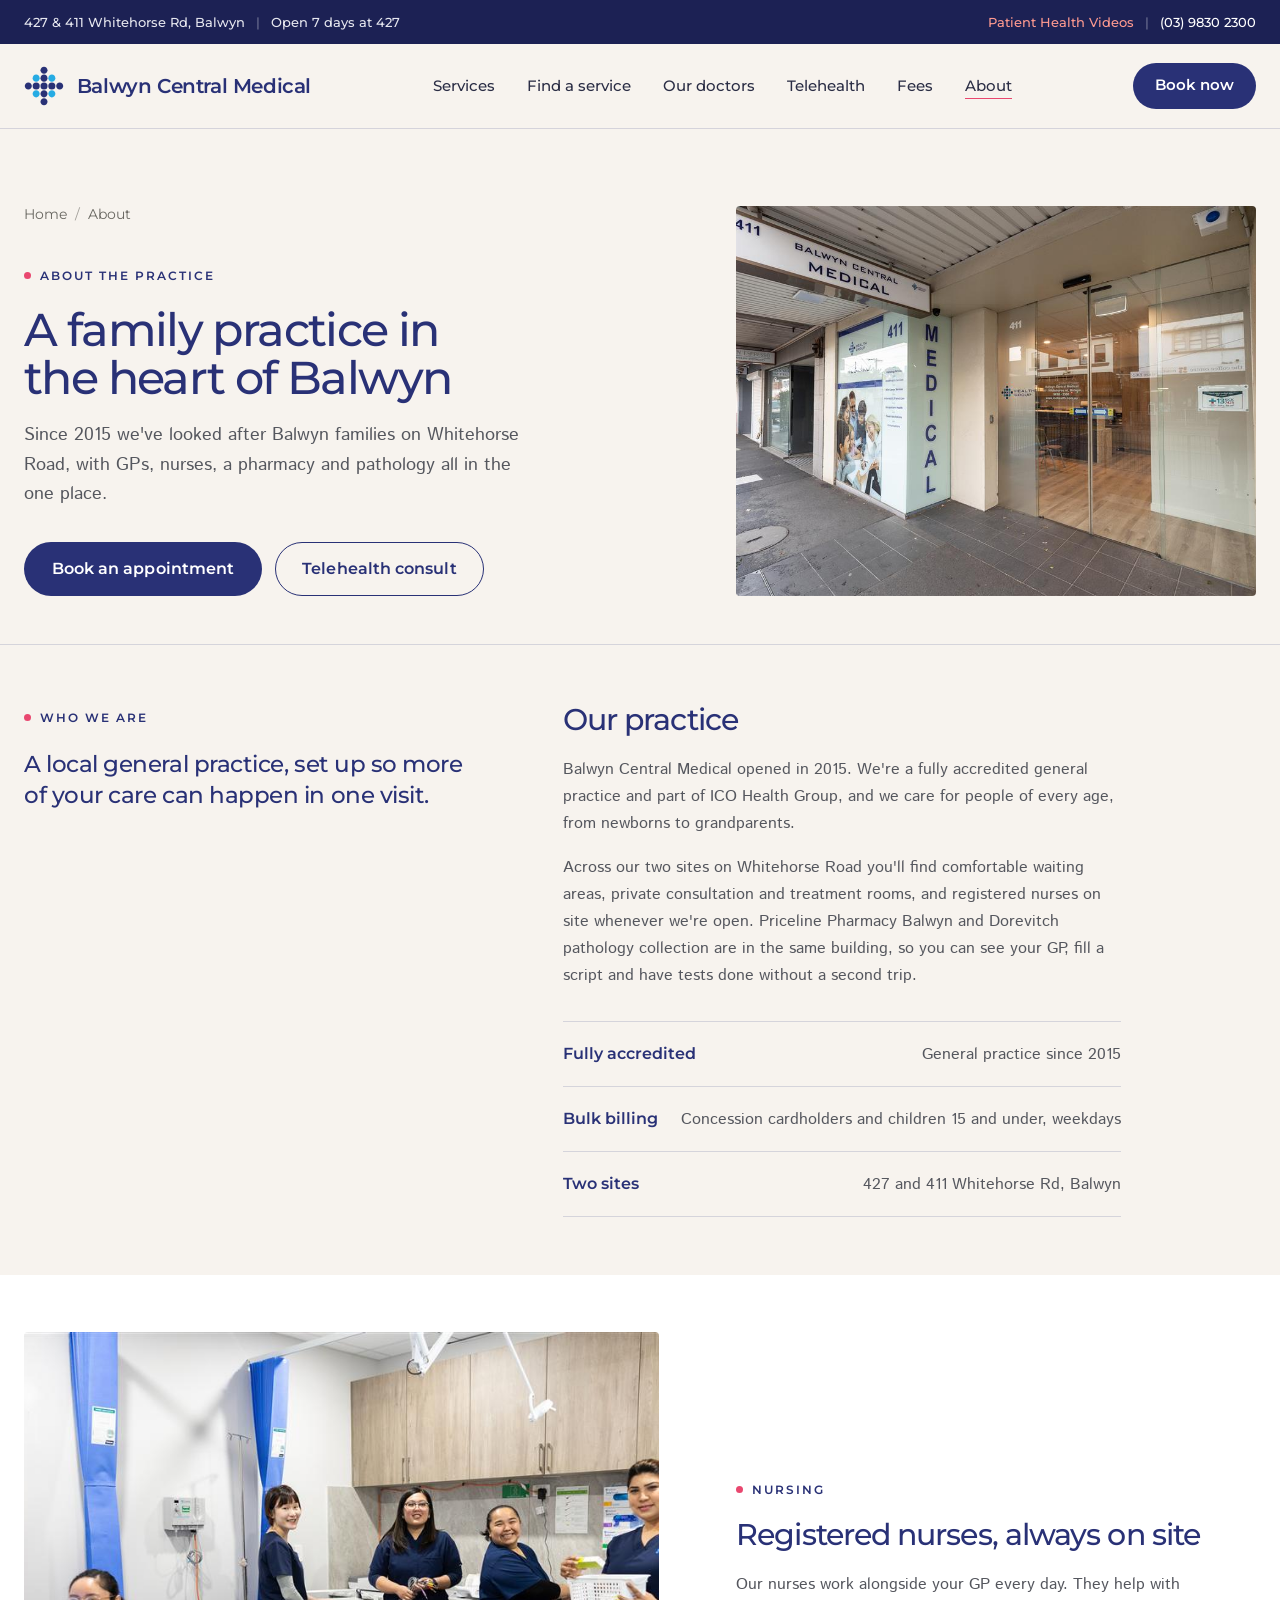
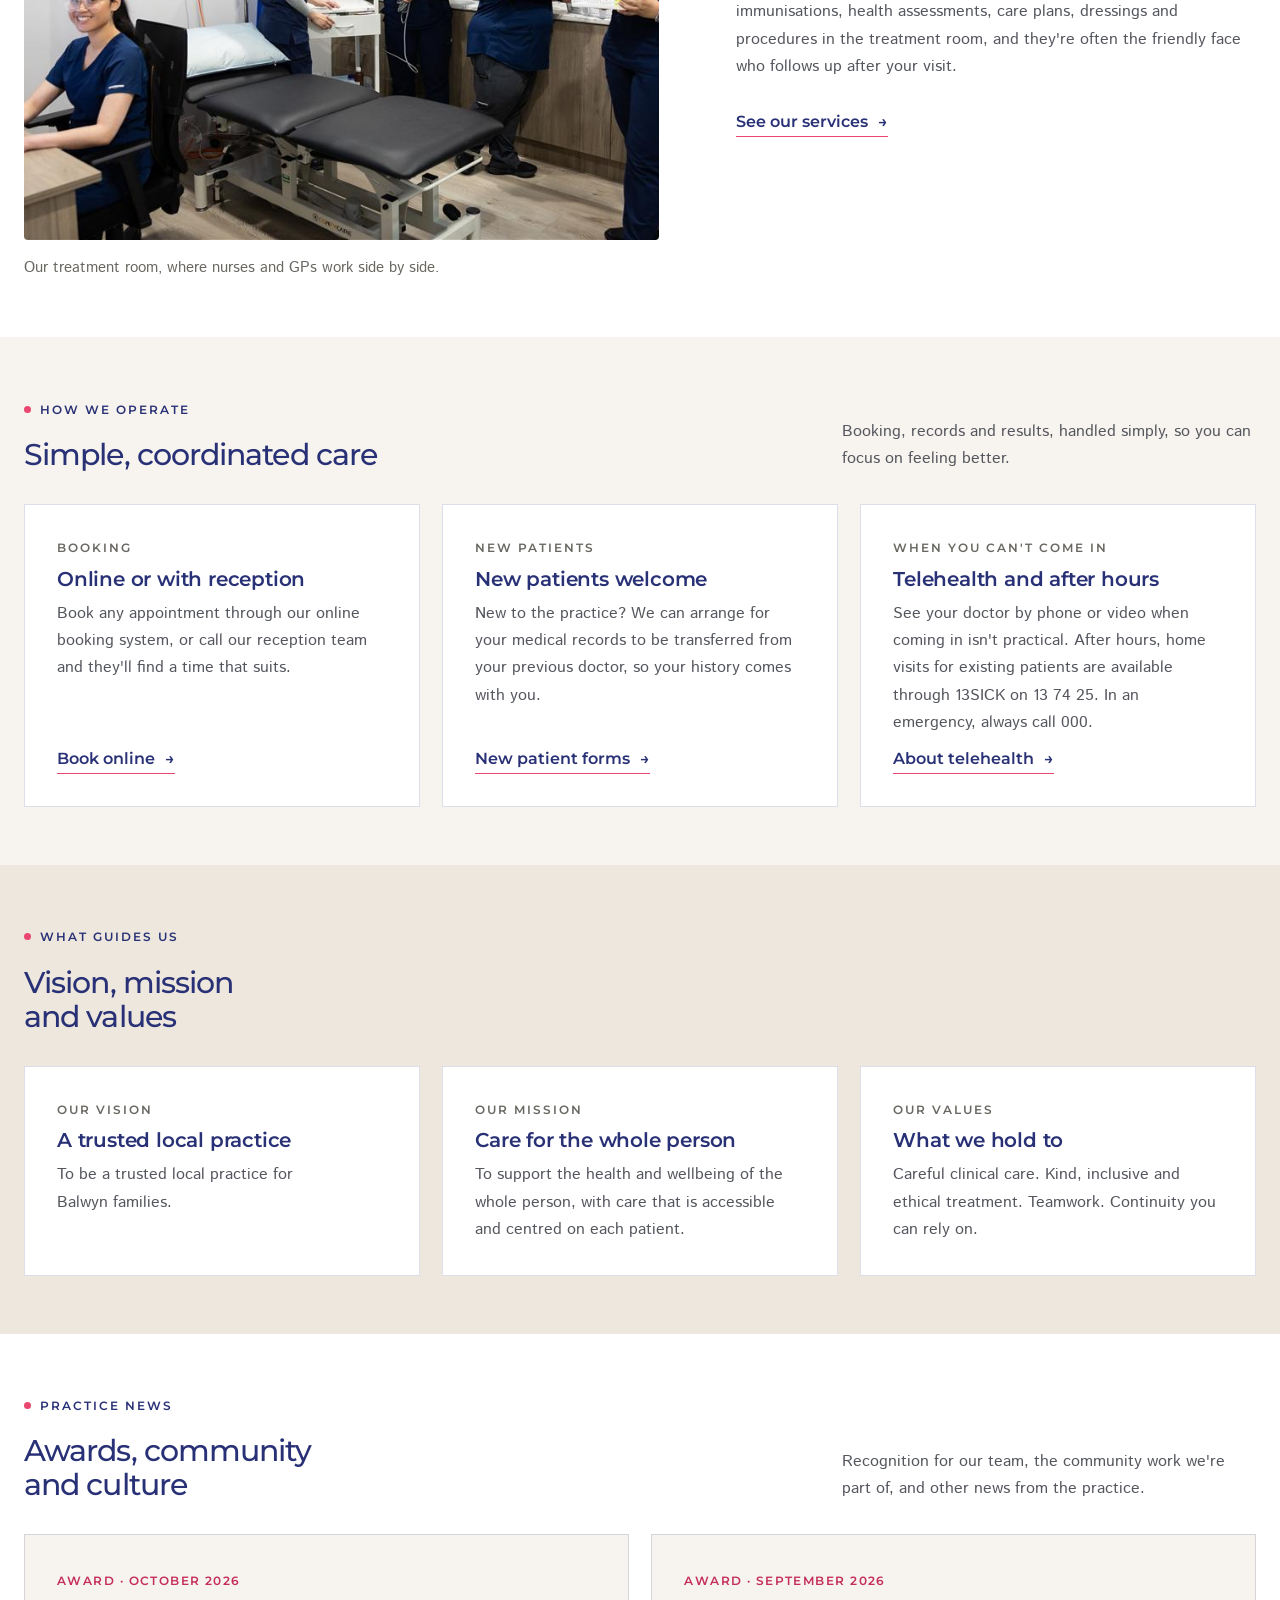
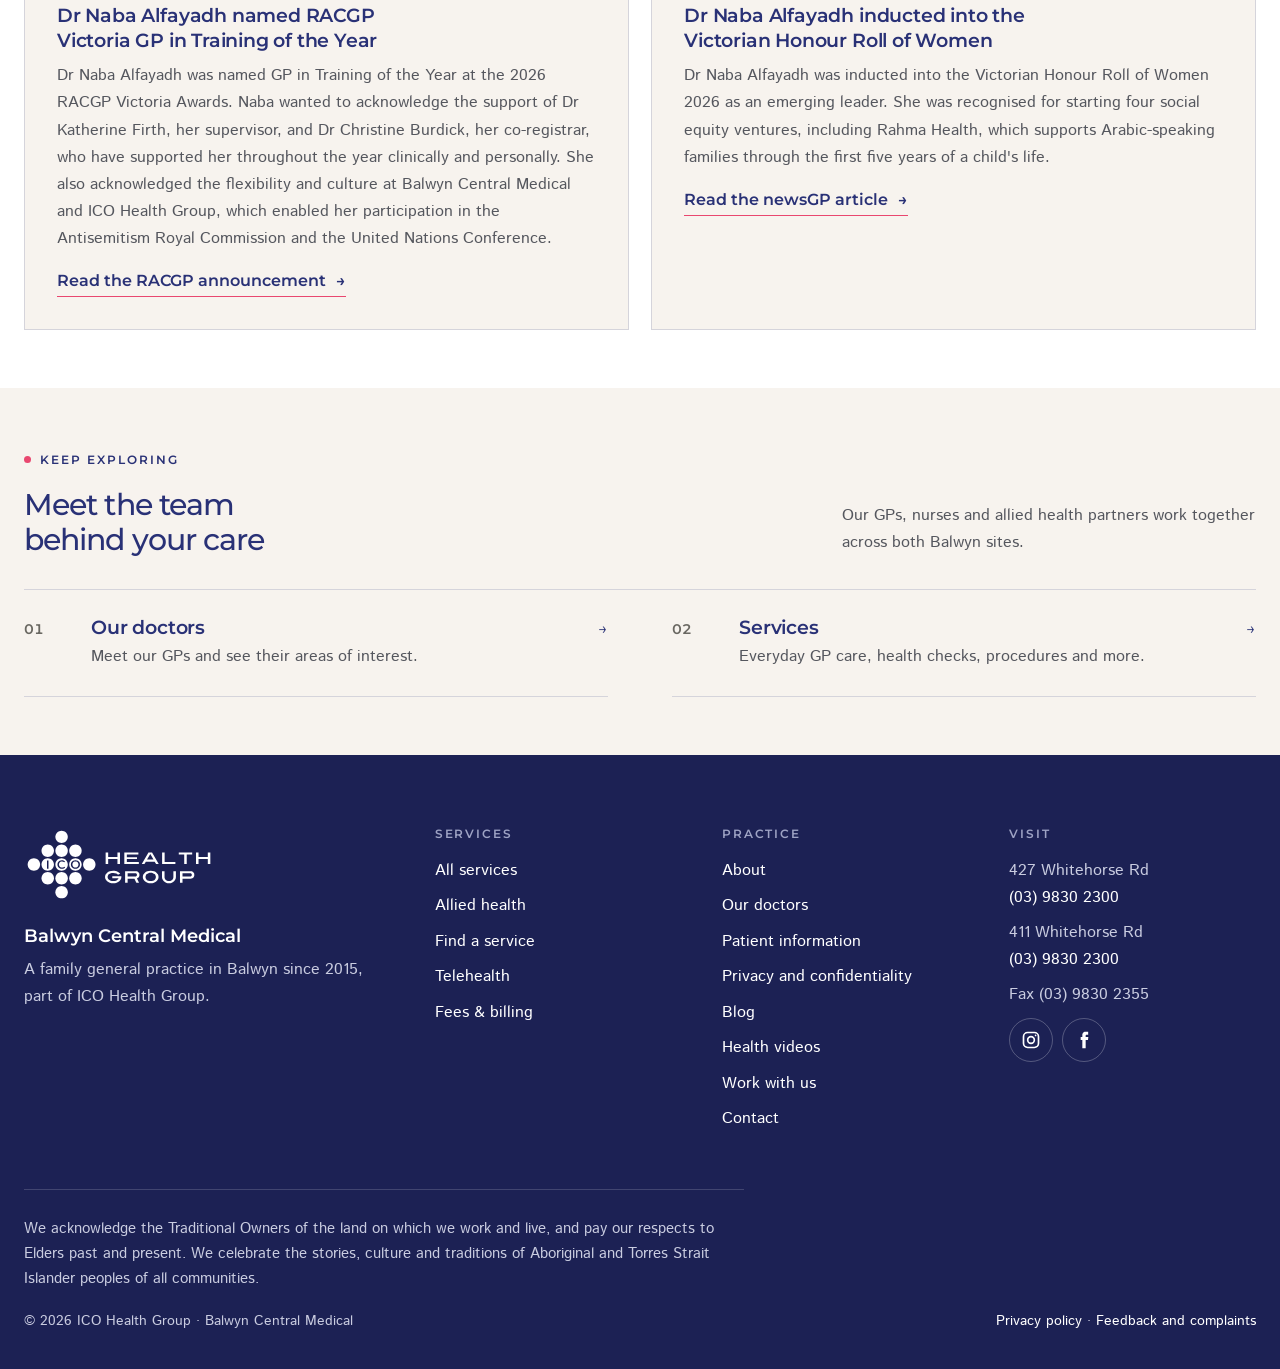
==== commit 28de5e2f: "Services naming, word-based search with fee filtering, procedure detail headings and durations, prac" ====
--- a/about.html
+++ b/about.html
@@ -30,15 +30,15 @@
       <span class="practice">Balwyn Central Medical</span>
     </a>
     <ul class="nav-links">
-      <li class="has-drop"><a href="services.html">Care</a>
+      <li class="has-drop"><a href="services.html">Services</a>
         <div class="drop"><div class="drop-col"><span class="drop-label">For your family</span><a href="services.html#gp">Everyday GP care</a><a href="services.html#svc-child">Babies &amp; children</a><a href="services.html#svc-womens">Women's health</a><a href="services.html#svc-mens">Men's health</a><a href="services.html#svc-health-assessment">Health assessments</a><a href="services.html#svc-chronic">Ongoing conditions</a><a href="services.html#svc-mental-health">Mental health</a><a href="services.html#skin">Skin checks</a></div>
         <div class="drop-col"><span class="drop-label">Under one roof</span><a href="services.html#nursing">Nursing</a><a href="services.html#pharmacy">Pharmacy</a><a href="services.html#pathology">Pathology</a><a href="allied-health.html">Allied health &amp; specialists</a><a href="services.html#procedures">Minor procedures</a><a href="services.html#afterhours">After hours</a></div></div></li>
-      <li><a href="find-care.html">Find care</a></li>
+      <li><a href="find-care.html">Find a service</a></li>
       <li><a href="doctors.html">Our doctors</a></li>
       <li><a href="telehealth.html">Telehealth</a></li>
       <li><a href="fees.html">Fees</a></li>
       <li class="has-drop"><a href="about.html" aria-current="page">About</a>
-        <div class="drop small"><a href="about.html">About the practice</a><a href="patient-information.html">Patient information</a><a href="blog.html">Blog</a><a href="https://onthemendgp.com.au/" target="_blank" rel="noopener">Health videos<span class="sr-only"> (opens in a new tab)</span></a><a href="careers.html">Work with us</a><a href="contact.html">Contact</a></div></li>
+        <div class="drop small"><a href="about.html">About the practice</a><a href="patient-information.html">Patient information</a><a href="about.html#news">Practice news</a><a href="blog.html">Blog</a><a href="https://onthemendgp.com.au/" target="_blank" rel="noopener">Health videos<span class="sr-only"> (opens in a new tab)</span></a><a href="careers.html">Work with us</a><a href="contact.html">Contact</a></div></li>
     </ul>
     <div class="nav-cta">
       <a class="btn btn-primary" href="https://balwyncentralmedical.com.au/balwyn-central-medical-booking/">Book now</a>
@@ -52,8 +52,8 @@
   <button class="mm-close" type="button" aria-label="Close menu">&times;</button>
   <nav>
     <a href="index.html">Home</a>
-    <div class="mm-group"><button type="button" aria-expanded="false">Care<span aria-hidden="true">+</span></button><div class="mm-sub"><span class="mm-label">For your family</span><a href="services.html#gp">Everyday GP care</a><a href="services.html#svc-child">Babies &amp; children</a><a href="services.html#svc-womens">Women's health</a><a href="services.html#svc-mens">Men's health</a><a href="services.html#svc-health-assessment">Health assessments</a><a href="services.html#svc-chronic">Ongoing conditions</a><a href="services.html#svc-mental-health">Mental health</a><a href="services.html#skin">Skin checks</a><span class="mm-label">Under one roof</span><a href="services.html#nursing">Nursing</a><a href="services.html#pharmacy">Pharmacy</a><a href="services.html#pathology">Pathology</a><a href="allied-health.html">Allied health &amp; specialists</a><a href="services.html#procedures">Minor procedures</a><a href="services.html#afterhours">After hours</a></div></div>
-    <a href="find-care.html">Find care</a>
+    <div class="mm-group"><button type="button" aria-expanded="false">Services<span aria-hidden="true">+</span></button><div class="mm-sub"><span class="mm-label">For your family</span><a href="services.html#gp">Everyday GP care</a><a href="services.html#svc-child">Babies &amp; children</a><a href="services.html#svc-womens">Women's health</a><a href="services.html#svc-mens">Men's health</a><a href="services.html#svc-health-assessment">Health assessments</a><a href="services.html#svc-chronic">Ongoing conditions</a><a href="services.html#svc-mental-health">Mental health</a><a href="services.html#skin">Skin checks</a><span class="mm-label">Under one roof</span><a href="services.html#nursing">Nursing</a><a href="services.html#pharmacy">Pharmacy</a><a href="services.html#pathology">Pathology</a><a href="allied-health.html">Allied health &amp; specialists</a><a href="services.html#procedures">Minor procedures</a><a href="services.html#afterhours">After hours</a></div></div>
+    <a href="find-care.html">Find a service</a>
     <a href="doctors.html">Our doctors</a>
     <a href="telehealth.html">Telehealth</a>
     <a href="fees.html">Fees</a>
@@ -165,6 +165,17 @@
     </div>
   </section>
 
+  <!-- practice news (entries come from NEWS in data.js) -->
+  <section class="section paper" id="news">
+    <div class="wrap">
+      <div class="sec-head reveal">
+        <div><span class="eyebrow">Practice news</span><h2>Awards, community and culture</h2></div>
+        <p>Recognition for our team, the community work we're part of, and other news from the practice.</p>
+      </div>
+      <div class="news-list" id="newsList"></div>
+    </div>
+  </section>
+
   <!-- next -->
   <section class="section">
     <div class="wrap">
@@ -174,7 +185,7 @@
       </div>
       <div class="care reveal">
         <a href="doctors.html"><span class="num">01</span><div><h3>Our doctors</h3><p>Meet our GPs and see their areas of interest.</p></div><span class="go" aria-hidden="true">→</span></a>
-        <a href="services.html"><span class="num">02</span><div><h3>Care</h3><p>Everyday GP care, health checks, procedures and more.</p></div><span class="go" aria-hidden="true">→</span></a>
+        <a href="services.html"><span class="num">02</span><div><h3>Services</h3><p>Everyday GP care, health checks, procedures and more.</p></div><span class="go" aria-hidden="true">→</span></a>
       </div>
     </div>
   </section>
@@ -188,7 +199,7 @@
         <p class="practice">Balwyn Central Medical</p>
         <p>A family general practice in Balwyn since 2015, part of ICO Health Group.</p>
       </div>
-      <div><h2>Care</h2><nav aria-label="Care"><a href="services.html">All services</a><a href="allied-health.html">Allied health</a><a href="find-care.html">Find care</a><a href="telehealth.html">Telehealth</a><a href="fees.html">Fees &amp; billing</a></nav></div>
+      <div><h2>Services</h2><nav aria-label="Services"><a href="services.html">All services</a><a href="allied-health.html">Allied health</a><a href="find-care.html">Find a service</a><a href="telehealth.html">Telehealth</a><a href="fees.html">Fees &amp; billing</a></nav></div>
       <div><h2>Practice</h2><nav aria-label="Practice"><a href="about.html">About</a><a href="doctors.html">Our doctors</a><a href="patient-information.html">Patient information</a><a href="privacy.html">Privacy and confidentiality</a><a href="blog.html">Blog</a><a href="https://onthemendgp.com.au/" target="_blank" rel="noopener">Health videos<span class="sr-only"> (opens in a new tab)</span></a><a href="careers.html">Work with us</a><a href="contact.html">Contact</a></nav></div>
       <div><h2>Visit</h2><p>427 Whitehorse Rd<br><a href="tel:+61398302300">(03) 9830 2300</a></p><p>411 Whitehorse Rd<br><a href="tel:+61398302300">(03) 9830 2300</a></p><p>Fax (03) 9830 2355</p><p class="social"><a href="https://www.instagram.com/balwyncentralmedical/" target="_blank" rel="noopener" aria-label="Balwyn Central Medical on Instagram (opens in a new tab)"><svg aria-hidden="true" focusable="false" width="20" height="20" viewBox="0 0 24 24" fill="none" stroke="currentColor" stroke-width="2"><rect x="3" y="3" width="18" height="18" rx="5"/><circle cx="12" cy="12" r="4"/><circle cx="17.5" cy="6.5" r="1" fill="currentColor" stroke="none"/></svg></a><a href="https://www.facebook.com/BalwynCentralMedical" target="_blank" rel="noopener" aria-label="Balwyn Central Medical on Facebook (opens in a new tab)"><svg aria-hidden="true" focusable="false" width="20" height="20" viewBox="0 0 24 24" fill="currentColor"><path d="M14 8.5V6.8c0-.8.5-1 .9-1H17V2.2L14 2.2c-3.3 0-4 2.4-4 4v2.3H8V12h2v10h4V12h2.8l.4-3.5H14z"/></svg></a></p></div>
     </div>
@@ -198,8 +209,23 @@
 </footer>
 
 
-
+<script src="data.js"></script>
 <script src="main.js"></script>
-
+<script>
+/* practice news, rendered from NEWS in data.js; the section hides itself when there is nothing to show */
+(function(){
+  var list = document.getElementById("newsList");
+  if(!list || typeof NEWS === "undefined") return;
+  if(!NEWS.length){ document.getElementById("news").hidden = true; return; }
+  list.innerHTML = NEWS.map(function(n){
+    return "<article class=\"news-item reveal\">" +
+      (n.image ? "<img src=\"" + n.image + "\" alt=\"" + (n.alt || "") + "\" loading=\"lazy\">" : "") +
+      "<div><span class=\"k\">" + n.tag + " · " + n.date + "</span><h3>" + n.title + "</h3><p>" + n.text + "</p>" +
+        (n.link ? "<p style=\"margin-top:1rem\"><a class=\"arrow-link\" href=\"" + n.link + "\" target=\"_blank\" rel=\"noopener\">" + (n.linkText || "Read more") + " <span aria-hidden=\"true\">→</span><span class=\"sr-only\"> (opens in a new tab)</span></a></p>" : "") + "</div>" +
+    "</article>";
+  }).join("");
+  if(window.observeReveals) window.observeReveals(list);
+})();
+</script>
 </body>
 </html>
--- a/site.css
+++ b/site.css
@@ -638,3 +638,11 @@
 .intro-media img{width:100%;aspect-ratio:4/3;object-fit:cover;object-position:50% 30%;border-radius:var(--r)}
 .intro-media figcaption{margin-top:.8rem;font-size:.92rem;color:var(--muted)}
 @media(max-width:900px){.intro{align-items:start}}
+
+/* practice news (about page) */
+.news-list{display:grid;grid-template-columns:repeat(2,1fr);gap:1.4rem}
+.news-item{display:flex;flex-direction:column;gap:1rem;background:var(--linen);border:1px solid var(--rule);padding:clamp(1.4rem,3vw,2rem)}
+.news-item img{width:100%;aspect-ratio:3/2;object-fit:cover;border-radius:var(--r)}
+.news-item .k{font-family:"Montserrat";font-size:.75rem;font-weight:600;letter-spacing:.12em;text-transform:uppercase;color:var(--pink-text)}
+.news-item h3{font-size:1.2rem;line-height:1.3;margin:.5rem 0 .6rem}
+@media(max-width:800px){.news-list{grid-template-columns:1fr}}
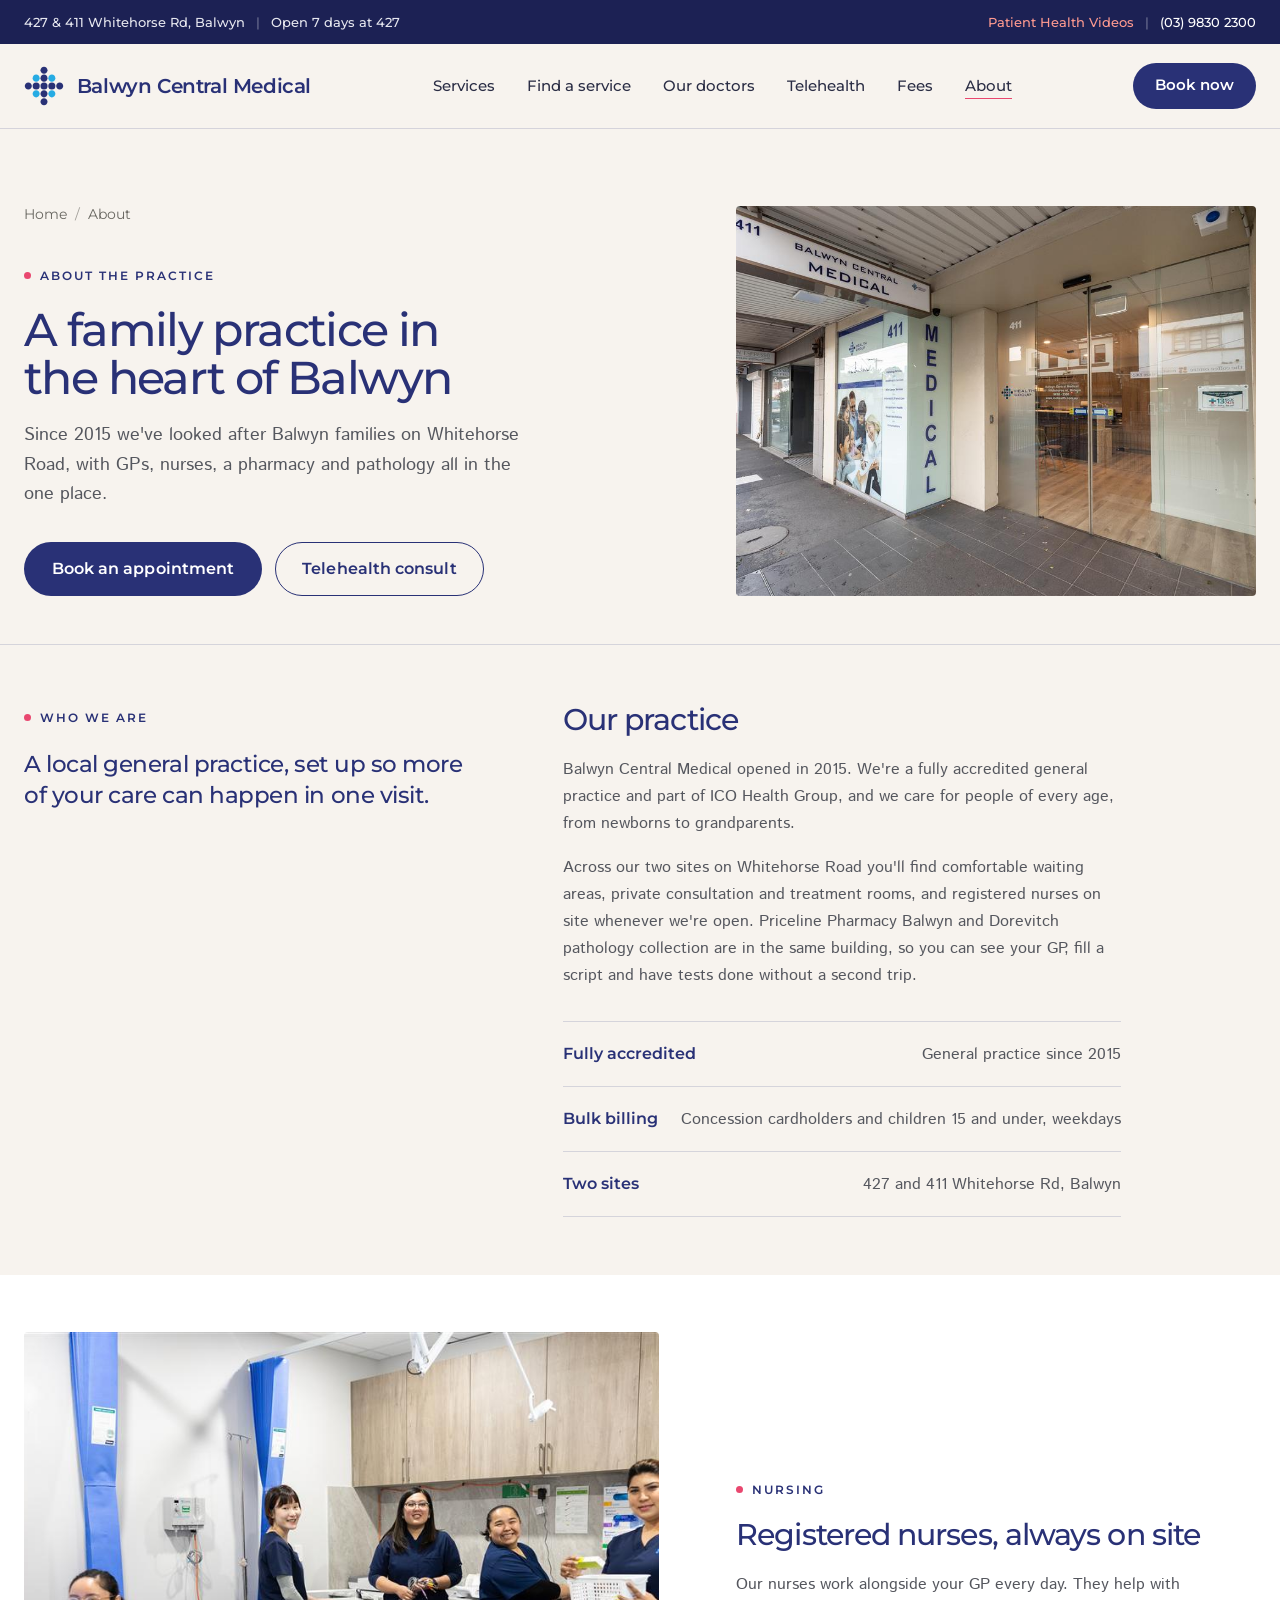
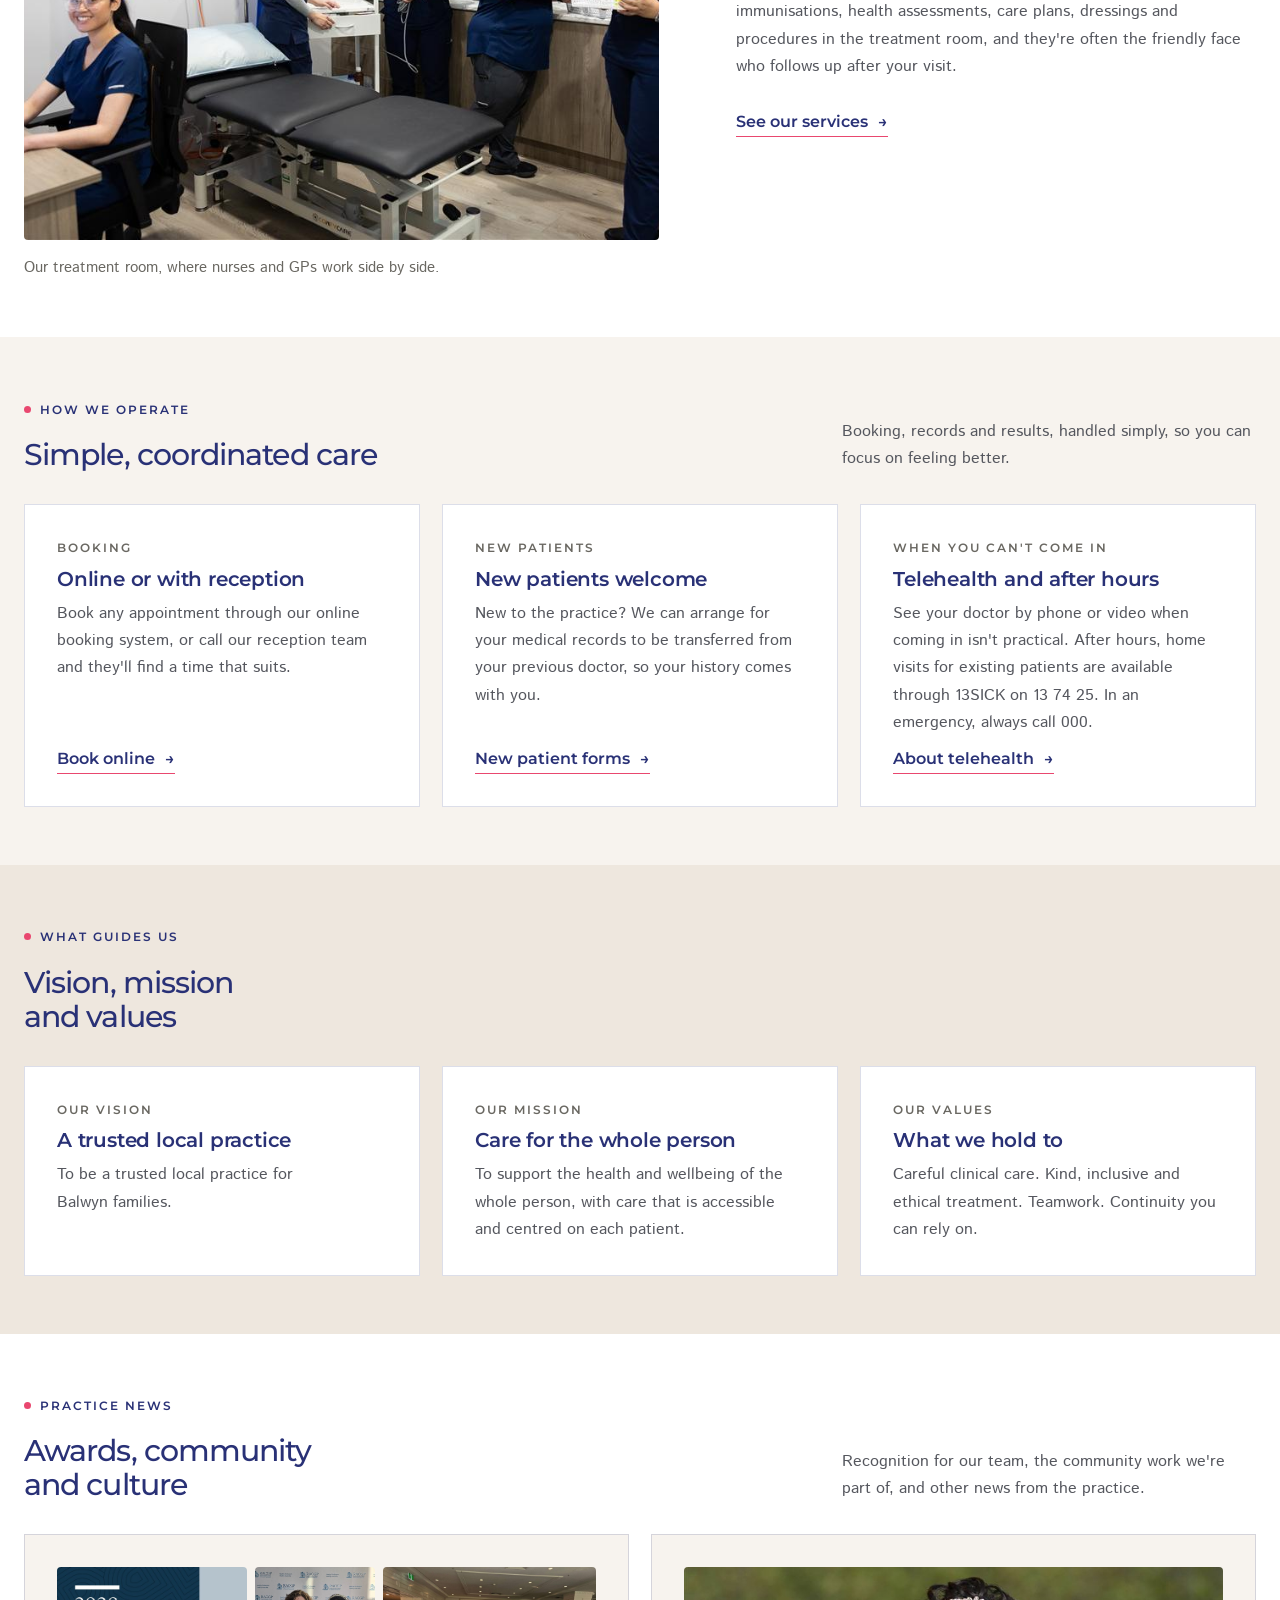
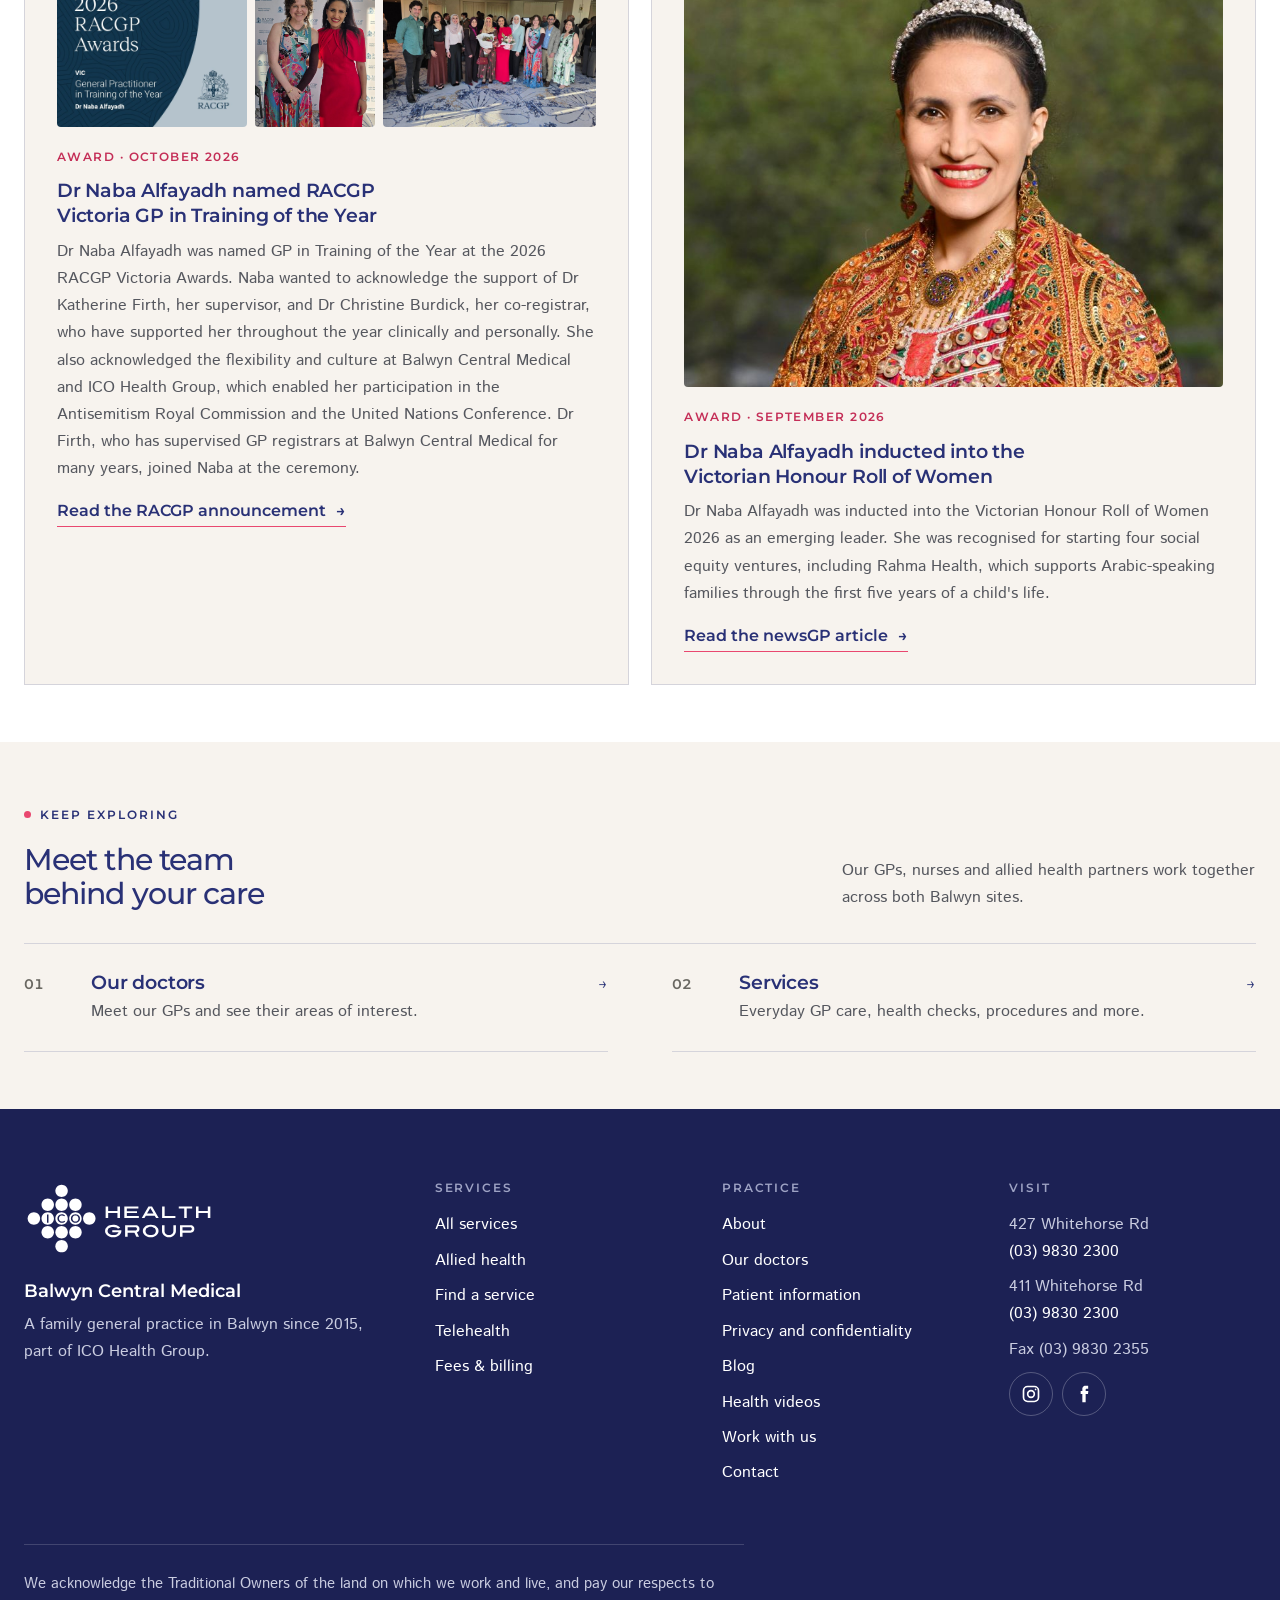
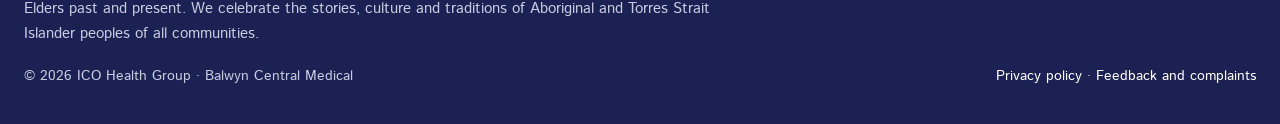
==== commit 6f943bc5: "Practice news: award photos and Dr Firth mention Co-Authored-By: Claude Opus 5.5 <noreply@anthropic." ====
--- a/about.html
+++ b/about.html
@@ -219,7 +219,9 @@
   if(!NEWS.length){ document.getElementById("news").hidden = true; return; }
   list.innerHTML = NEWS.map(function(n){
     return "<article class=\"news-item reveal\">" +
-      (n.image ? "<img src=\"" + n.image + "\" alt=\"" + (n.alt || "") + "\" loading=\"lazy\">" : "") +
+      (n.images && n.images.length ? "<div class=\"news-gallery" + (n.images.length === 1 ? " single" : "") + "\">" + n.images.map(function(im){
+        return "<a href=\"" + im.src + "\" target=\"_blank\" rel=\"noopener\" style=\"flex:" + (im.w / im.h).toFixed(3) + "\"><img src=\"" + im.src + "\" width=\"" + im.w + "\" height=\"" + im.h + "\" alt=\"" + im.alt + "\" loading=\"lazy\"><span class=\"sr-only\"> (opens full size in a new tab)</span></a>";
+      }).join("") + "</div>" : "") +
       "<div><span class=\"k\">" + n.tag + " · " + n.date + "</span><h3>" + n.title + "</h3><p>" + n.text + "</p>" +
         (n.link ? "<p style=\"margin-top:1rem\"><a class=\"arrow-link\" href=\"" + n.link + "\" target=\"_blank\" rel=\"noopener\">" + (n.linkText || "Read more") + " <span aria-hidden=\"true\">→</span><span class=\"sr-only\"> (opens in a new tab)</span></a></p>" : "") + "</div>" +
     "</article>";
--- a/site.css
+++ b/site.css
@@ -642,7 +642,12 @@
 /* practice news (about page) */
 .news-list{display:grid;grid-template-columns:repeat(2,1fr);gap:1.4rem}
 .news-item{display:flex;flex-direction:column;gap:1rem;background:var(--linen);border:1px solid var(--rule);padding:clamp(1.4rem,3vw,2rem)}
-.news-item img{width:100%;aspect-ratio:3/2;object-fit:cover;border-radius:var(--r)}
+.news-gallery{display:flex;gap:.5rem}
+.news-gallery a{display:block;min-width:0}
+.news-gallery img{display:block;width:100%;height:auto;border-radius:var(--r)}
+.news-gallery.single a{flex:none!important;width:100%}
+.news-gallery.single img{max-height:420px;object-fit:cover;object-position:50% 15%}
+@media(max-width:600px){.news-gallery{flex-wrap:wrap}.news-gallery:not(.single) a:first-child{flex-basis:100%!important}}
 .news-item .k{font-family:"Montserrat";font-size:.75rem;font-weight:600;letter-spacing:.12em;text-transform:uppercase;color:var(--pink-text)}
 .news-item h3{font-size:1.2rem;line-height:1.3;margin:.5rem 0 .6rem}
 @media(max-width:800px){.news-list{grid-template-columns:1fr}}
